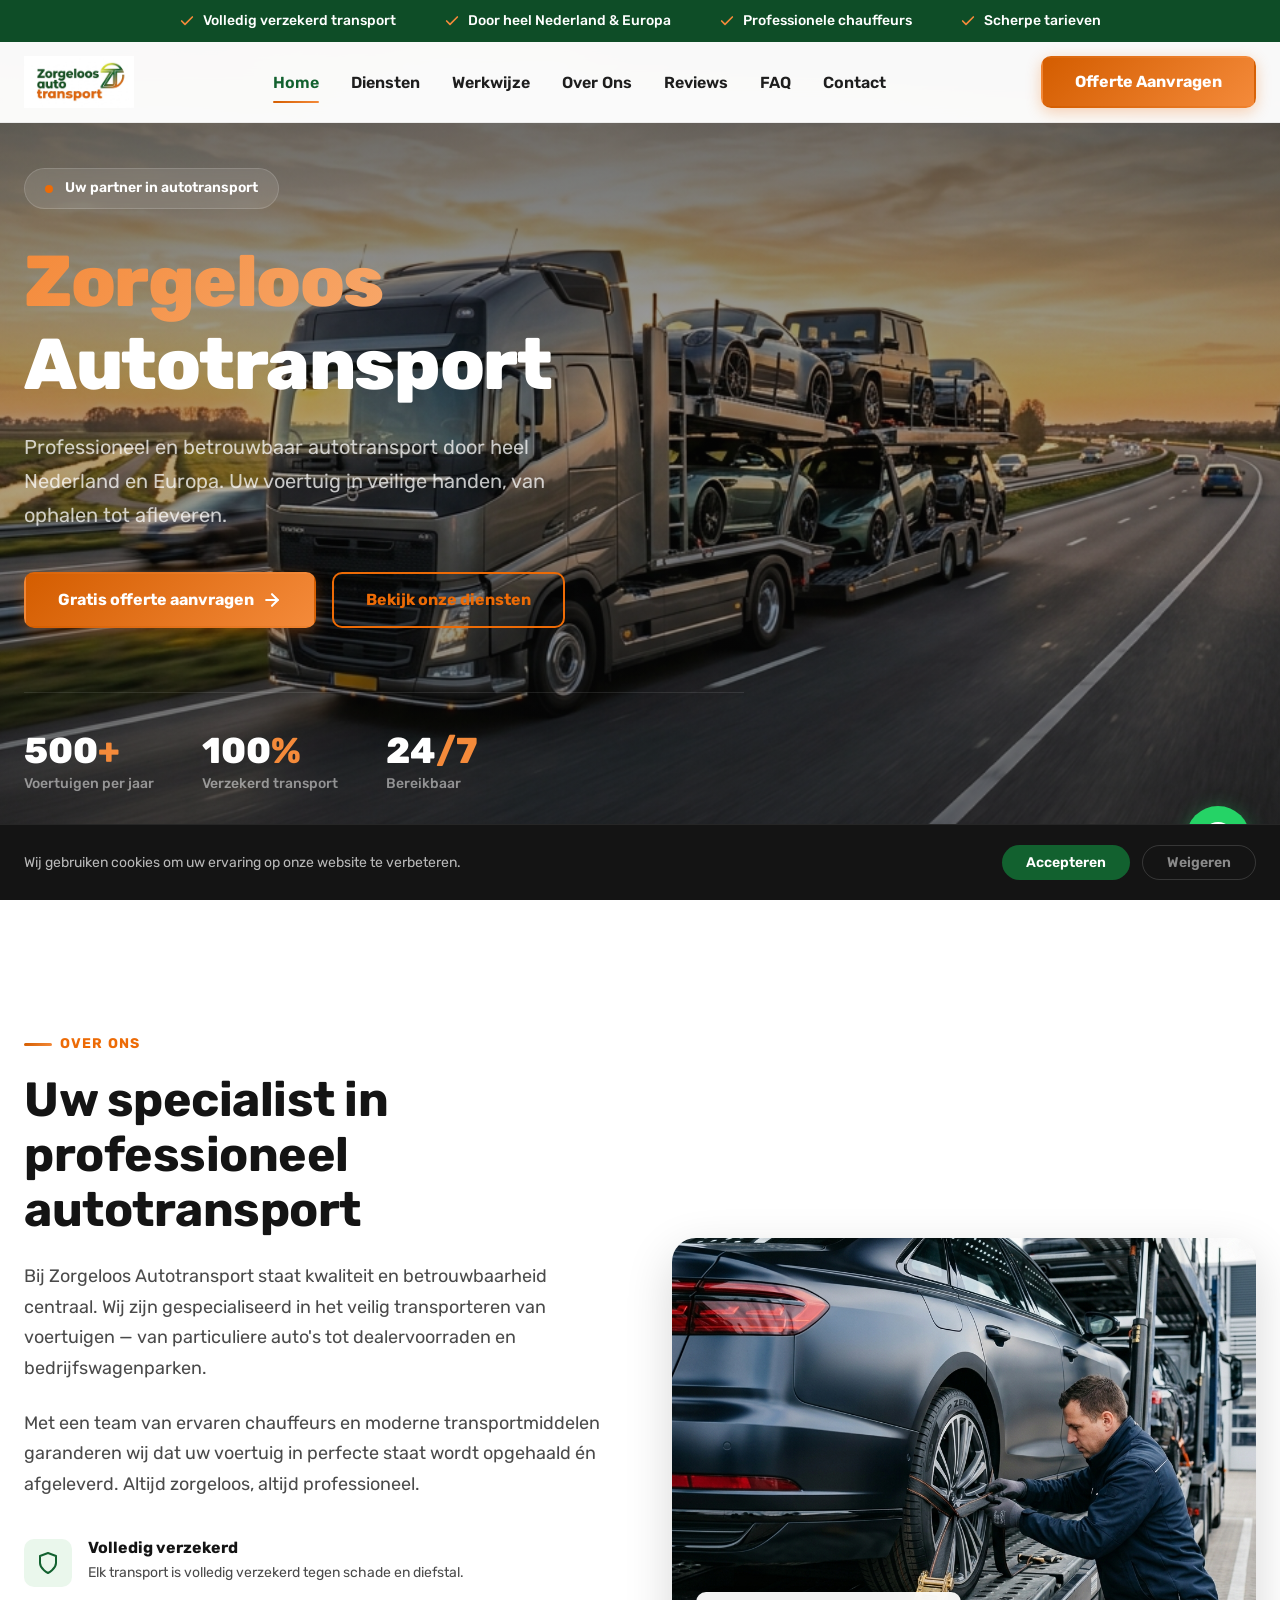
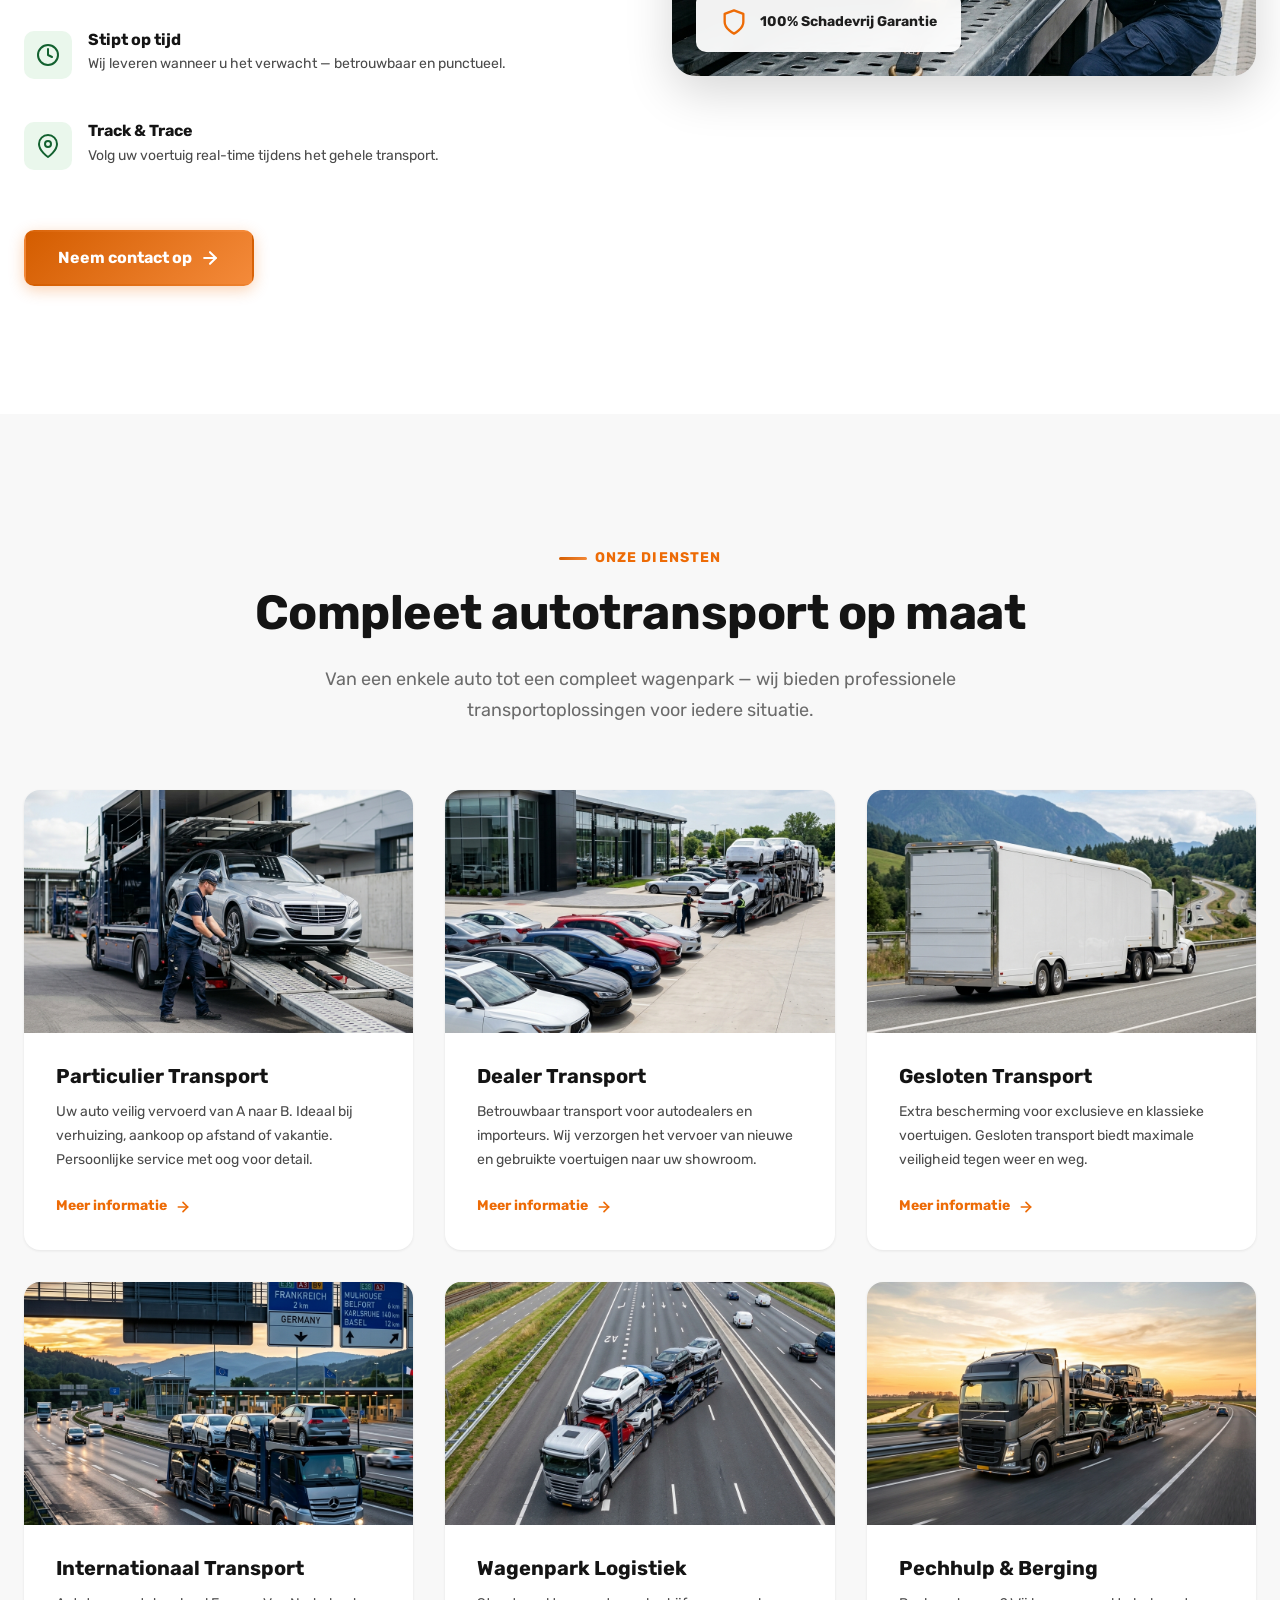
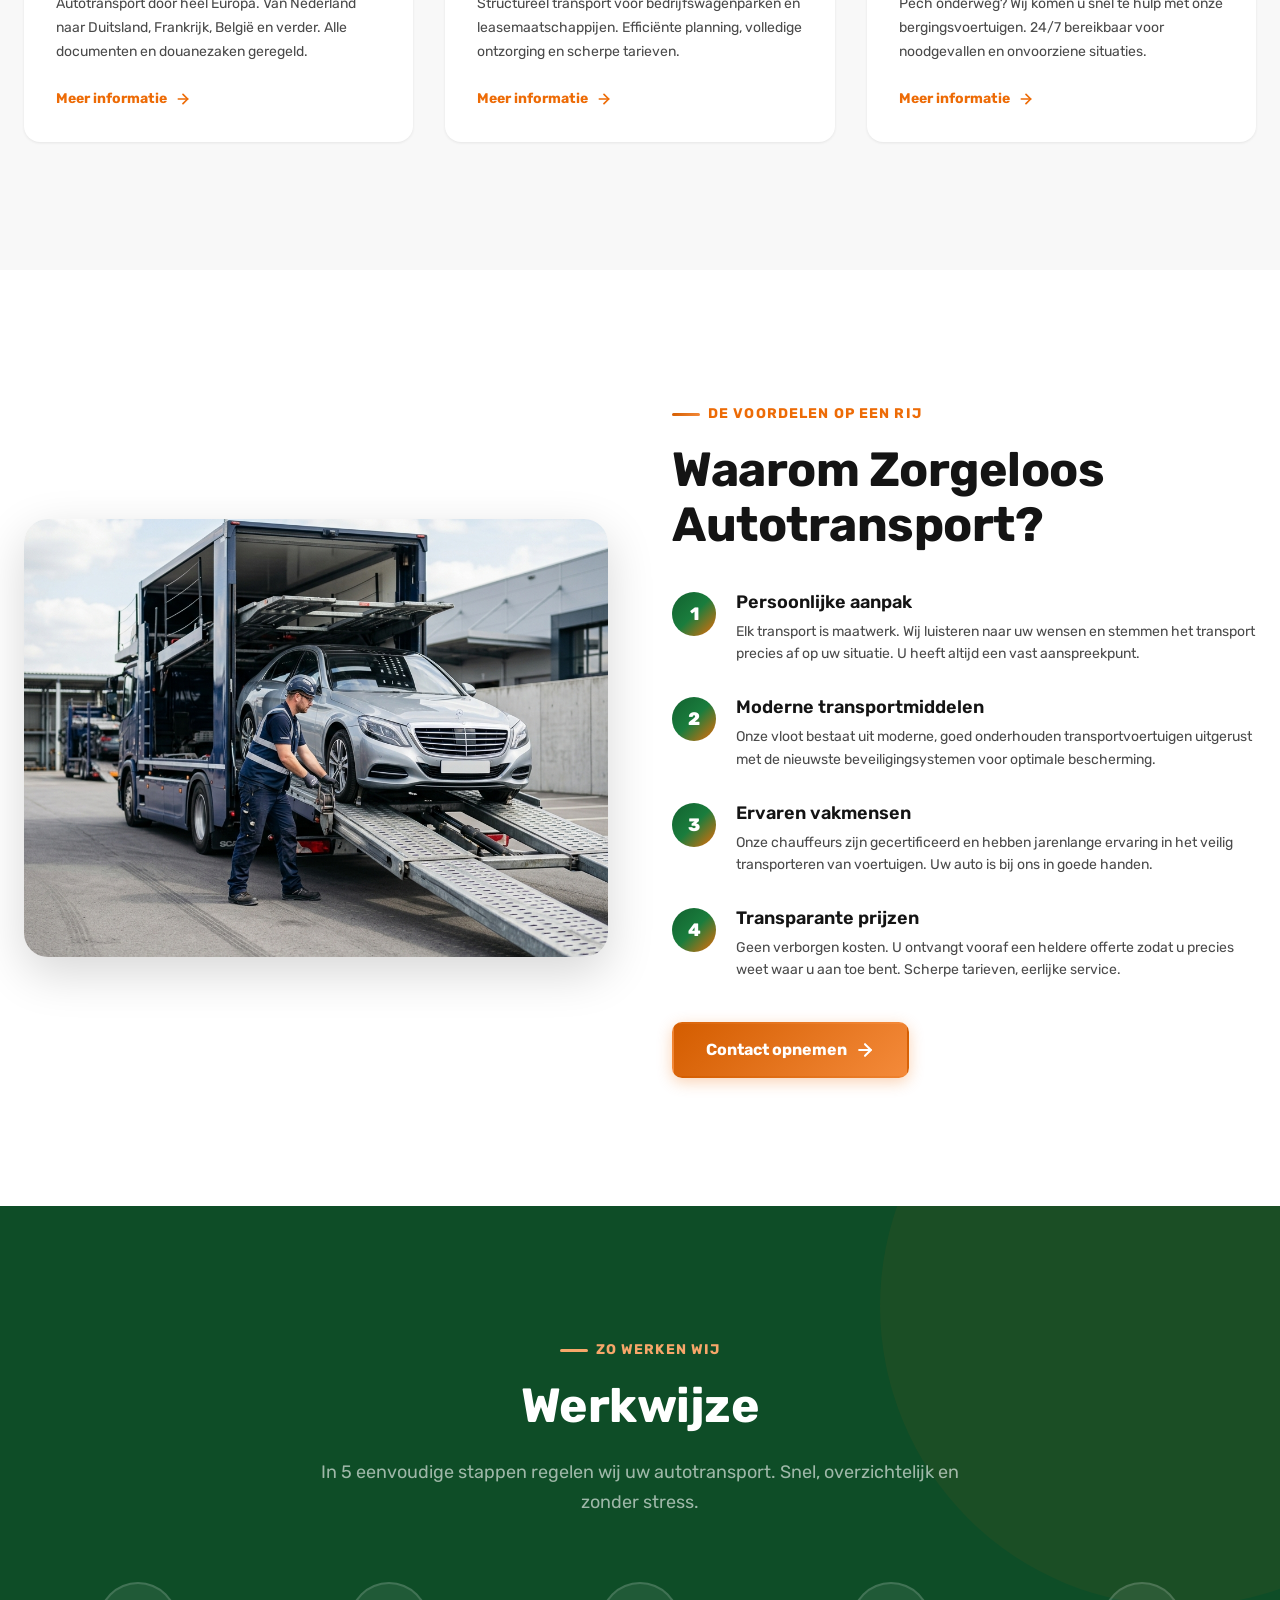
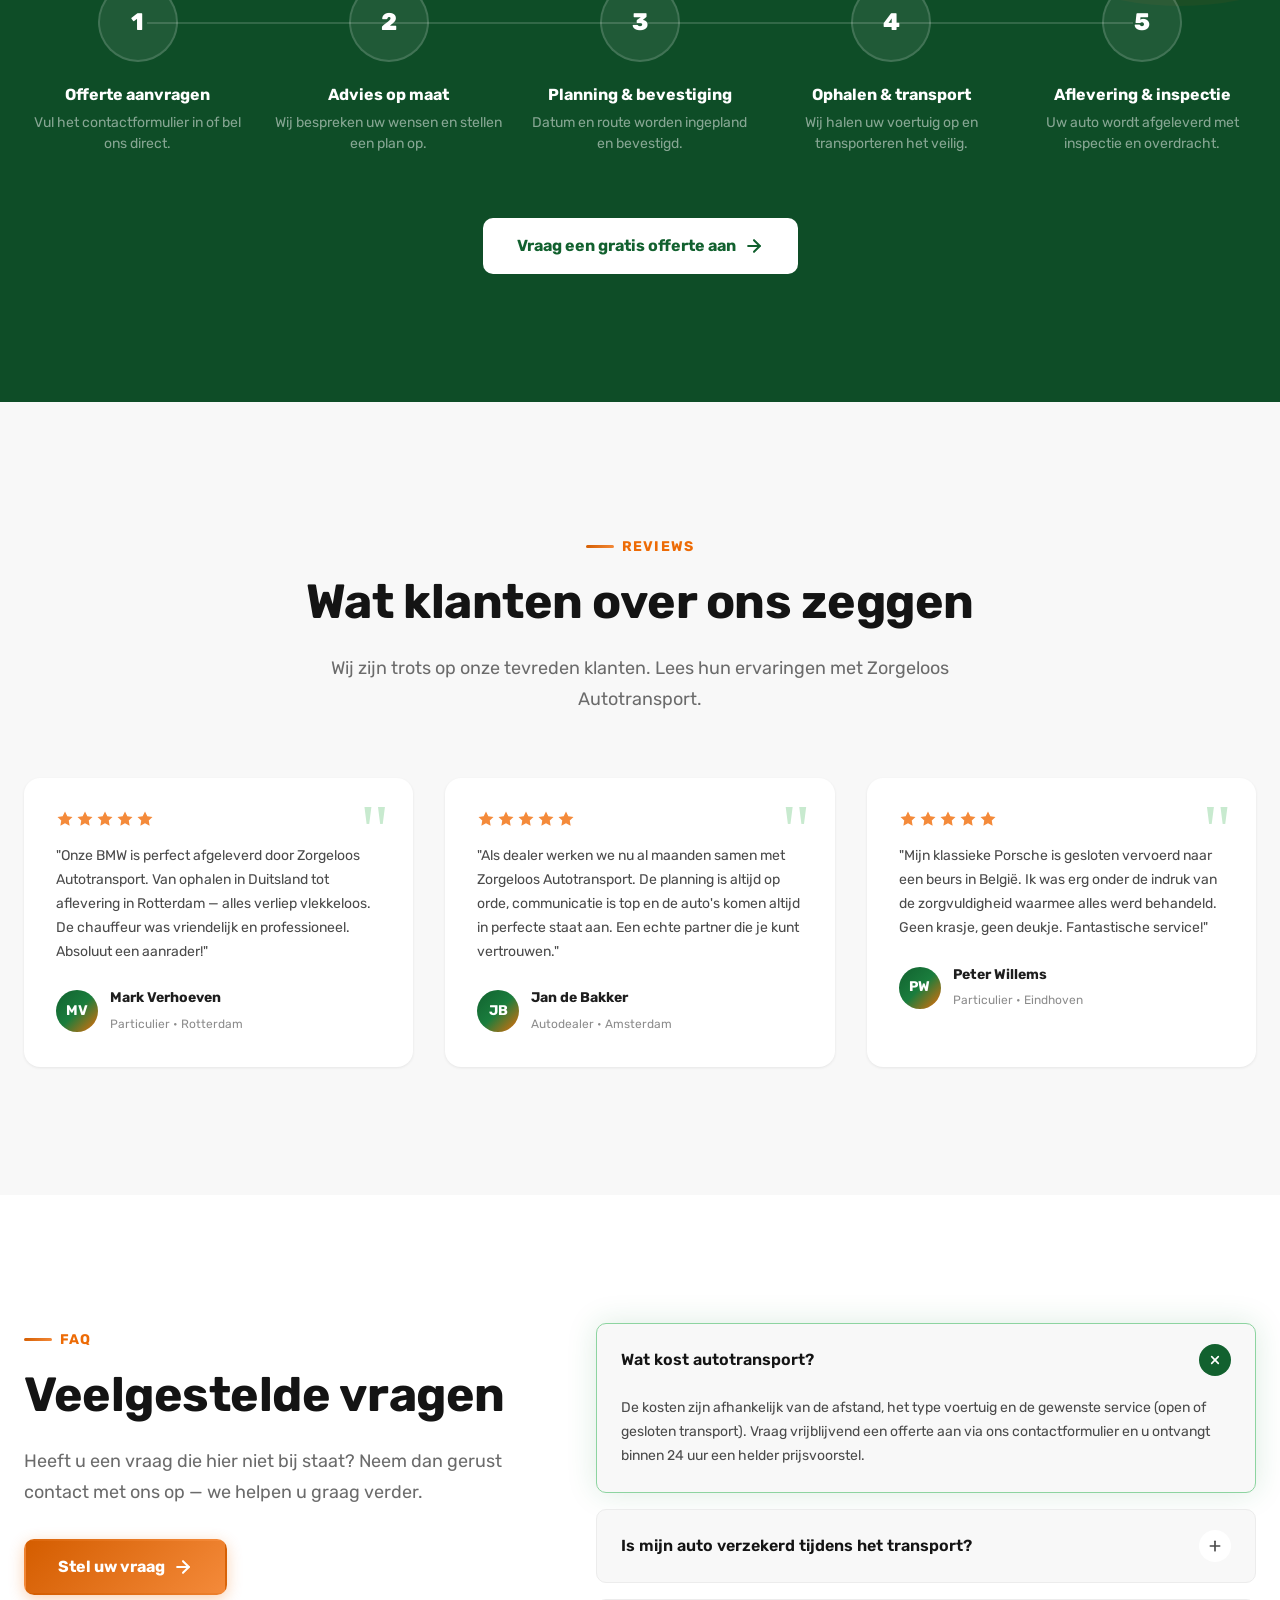
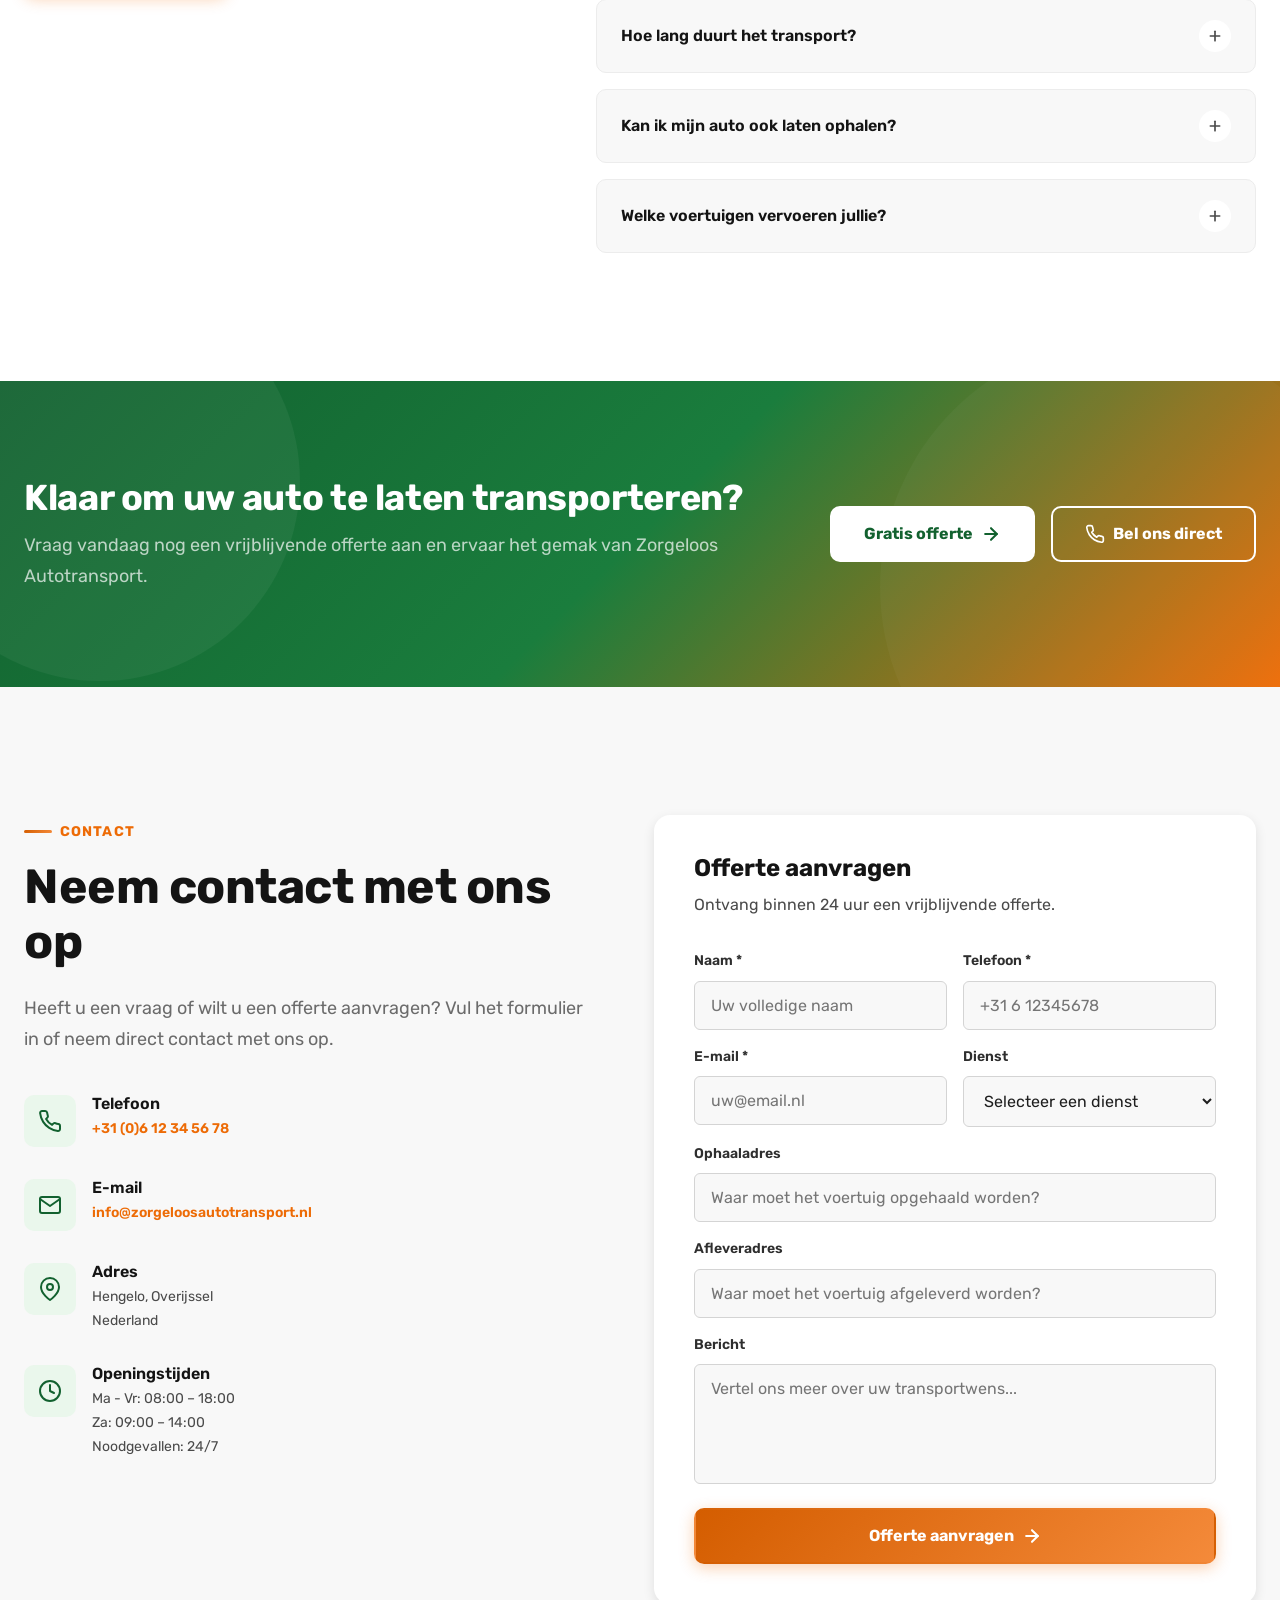
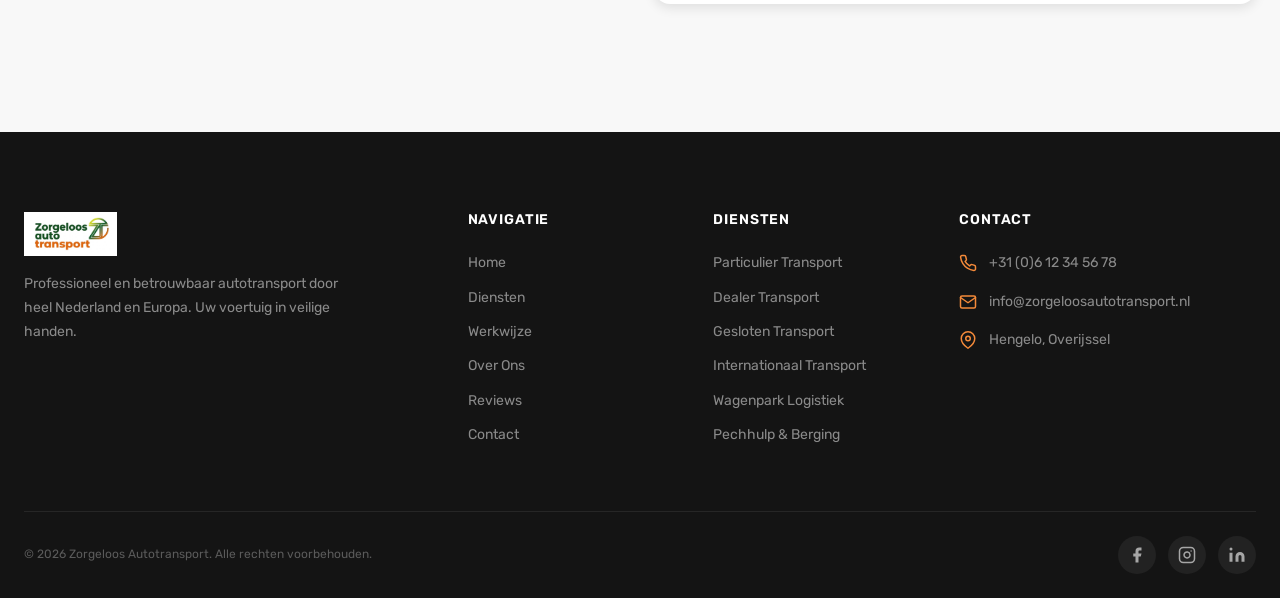
==== index.html @ 0d7eb68b "✨ Zorgeloos Autotransport — Complete website" ====
<!DOCTYPE html>
<html lang="nl-NL">
<head>
  <meta charset="UTF-8" />
  <meta name="viewport" content="width=device-width, initial-scale=1.0" />
  <meta http-equiv="X-UA-Compatible" content="IE=edge" />

  <!-- SEO -->
  <title>Zorgeloos Autotransport | Betrouwbaar & Professioneel Autotransport</title>
  <meta name="description" content="Zorgeloos Autotransport — uw specialist in betrouwbaar autotransport door heel Nederland en Europa. Veilig, snel en professioneel. ✓ Verzekerd transport ✓ Track & Trace ✓ Persoonlijke service." />
  <meta name="robots" content="index, follow" />
  <link rel="canonical" href="https://www.zorgeloosautotransport.nl/" />

  <!-- Open Graph -->
  <meta property="og:locale" content="nl_NL" />
  <meta property="og:type" content="website" />
  <meta property="og:title" content="Zorgeloos Autotransport | Betrouwbaar & Professioneel Autotransport" />
  <meta property="og:description" content="Zorgeloos Autotransport — uw specialist in betrouwbaar autotransport. Veilig, snel en professioneel door heel Nederland en Europa." />
  <meta property="og:url" content="https://www.zorgeloosautotransport.nl/" />
  <meta property="og:site_name" content="Zorgeloos Autotransport" />

  <!-- Twitter -->
  <meta name="twitter:card" content="summary_large_image" />
  <meta name="twitter:title" content="Zorgeloos Autotransport | Betrouwbaar & Professioneel Autotransport" />
  <meta name="twitter:description" content="Veilig, snel en professioneel autotransport door heel Nederland en Europa." />

  <!-- Fonts -->
  <link rel="preconnect" href="https://fonts.googleapis.com" />
  <link rel="preconnect" href="https://fonts.gstatic.com" crossorigin />

  <!-- Stylesheet -->
  <link rel="stylesheet" href="style.css" />

  <!-- Structured Data -->
  <script type="application/ld+json">
  {
    "@context": "https://schema.org",
    "@graph": [
      {
        "@type": "Organization",
        "@id": "https://www.zorgeloosautotransport.nl/#organization",
        "name": "Zorgeloos Autotransport",
        "url": "https://www.zorgeloosautotransport.nl",
        "description": "Professioneel en betrouwbaar autotransport door heel Nederland en Europa.",
        "logo": {
          "@type": "ImageObject",
          "url": "https://www.zorgeloosautotransport.nl/images/logo.png"
        }
      },
      {
        "@type": "WebSite",
        "@id": "https://www.zorgeloosautotransport.nl/#website",
        "url": "https://www.zorgeloosautotransport.nl",
        "name": "Zorgeloos Autotransport",
        "publisher": { "@id": "https://www.zorgeloosautotransport.nl/#organization" },
        "inLanguage": "nl-NL"
      },
      {
        "@type": "WebPage",
        "@id": "https://www.zorgeloosautotransport.nl/#webpage",
        "url": "https://www.zorgeloosautotransport.nl/",
        "name": "Zorgeloos Autotransport | Betrouwbaar & Professioneel Autotransport",
        "isPartOf": { "@id": "https://www.zorgeloosautotransport.nl/#website" },
        "inLanguage": "nl-NL"
      }
    ]
  }
  </script>
</head>
<body>

  <!-- ========== HEADER ========== -->
  <header class="site-header" id="site-header">
    <!-- USP Bar -->
    <div class="usp-bar">
      <div class="container">
        <div class="usp-item">
          <svg viewBox="0 0 24 24" fill="none" stroke="currentColor" stroke-width="2.5" stroke-linecap="round" stroke-linejoin="round"><polyline points="20 6 9 17 4 12"/></svg>
          <span>Volledig verzekerd transport</span>
        </div>
        <div class="usp-item">
          <svg viewBox="0 0 24 24" fill="none" stroke="currentColor" stroke-width="2.5" stroke-linecap="round" stroke-linejoin="round"><polyline points="20 6 9 17 4 12"/></svg>
          <span>Door heel Nederland & Europa</span>
        </div>
        <div class="usp-item">
          <svg viewBox="0 0 24 24" fill="none" stroke="currentColor" stroke-width="2.5" stroke-linecap="round" stroke-linejoin="round"><polyline points="20 6 9 17 4 12"/></svg>
          <span>Professionele chauffeurs</span>
        </div>
        <div class="usp-item">
          <svg viewBox="0 0 24 24" fill="none" stroke="currentColor" stroke-width="2.5" stroke-linecap="round" stroke-linejoin="round"><polyline points="20 6 9 17 4 12"/></svg>
          <span>Scherpe tarieven</span>
        </div>
      </div>
    </div>

    <!-- Main Navigation -->
    <nav class="main-nav">
      <div class="container">
        <div class="nav-inner">
          <a href="#" class="nav-logo" id="nav-logo">
            <img src="images/logo.png" alt="Zorgeloos Autotransport" />
          </a>

          <div class="nav-links" id="nav-links">
            <a href="#home" class="nav-link active">Home</a>
            <a href="#diensten" class="nav-link">Diensten</a>
            <a href="#werkwijze" class="nav-link">Werkwijze</a>
            <a href="#over-ons" class="nav-link">Over Ons</a>
            <a href="#reviews" class="nav-link">Reviews</a>
            <a href="#faq" class="nav-link">FAQ</a>
            <a href="#contact" class="nav-link">Contact</a>
          </div>

          <a href="#contact" class="btn btn-primary nav-cta desktop-only" id="nav-cta-btn">
            Offerte Aanvragen
          </a>

          <button class="mobile-toggle" id="mobile-toggle" aria-label="Menu openen">
            <span></span>
            <span></span>
            <span></span>
          </button>
        </div>
      </div>
    </nav>

    <!-- Mobile Navigation -->
    <div class="mobile-nav" id="mobile-nav">
      <div class="mobile-nav-links">
        <a href="#home" class="mobile-nav-link" data-nav>Home</a>
        <a href="#diensten" class="mobile-nav-link" data-nav>Diensten</a>
        <a href="#werkwijze" class="mobile-nav-link" data-nav>Werkwijze</a>
        <a href="#over-ons" class="mobile-nav-link" data-nav>Over Ons</a>
        <a href="#reviews" class="mobile-nav-link" data-nav>Reviews</a>
        <a href="#faq" class="mobile-nav-link" data-nav>FAQ</a>
        <a href="#contact" class="mobile-nav-link" data-nav>Contact</a>
      </div>
      <div class="mobile-nav-cta">
        <a href="#contact" class="btn btn-primary" data-nav>Offerte Aanvragen</a>
      </div>
    </div>
  </header>

  <!-- ========== HERO ========== -->
  <section class="hero" id="home">
    <div class="hero-bg">
      <img src="images/hero-bg.png" alt="Autotransport op de snelweg" />
    </div>
    <div class="hero-overlay"></div>
    <div class="container">
      <div class="hero-content">
        <div class="hero-label">
          <span class="hero-label-dot"></span>
          Uw partner in autotransport
        </div>
        <h1>
          <span class="text-gradient">Zorgeloos</span><br>
          Autotransport
        </h1>
        <p class="hero-description">
          Professioneel en betrouwbaar autotransport door heel Nederland en Europa. Uw voertuig in veilige handen, van ophalen tot afleveren.
        </p>
        <div class="hero-actions">
          <a href="#contact" class="btn btn-primary" id="hero-cta-btn">
            Gratis offerte aanvragen
            <svg class="btn-icon" viewBox="0 0 24 24" fill="none" stroke="currentColor" stroke-width="2.5" stroke-linecap="round" stroke-linejoin="round"><line x1="5" y1="12" x2="19" y2="12"/><polyline points="12 5 19 12 12 19"/></svg>
          </a>
          <a href="#diensten" class="btn btn-secondary" id="hero-diensten-btn">
            Bekijk onze diensten
          </a>
        </div>
        <div class="hero-stats">
          <div class="hero-stat">
            <div class="hero-stat-number">500<span class="accent">+</span></div>
            <div class="hero-stat-label">Voertuigen per jaar</div>
          </div>
          <div class="hero-stat">
            <div class="hero-stat-number">100<span class="accent">%</span></div>
            <div class="hero-stat-label">Verzekerd transport</div>
          </div>
          <div class="hero-stat">
            <div class="hero-stat-number">24<span class="accent">/7</span></div>
            <div class="hero-stat-label">Bereikbaar</div>
          </div>
        </div>
      </div>
    </div>
  </section>

  <!-- ========== INTRO / OVER ONS ========== -->
  <section class="intro-section" id="over-ons">
    <div class="container">
      <div class="intro-grid">
        <div class="intro-text reveal-left">
          <span class="section-label">Over ons</span>
          <h2 class="section-title">Uw specialist in professioneel autotransport</h2>
          <p>
            Bij Zorgeloos Autotransport staat kwaliteit en betrouwbaarheid centraal. Wij zijn gespecialiseerd in het veilig transporteren van voertuigen — van particuliere auto's tot dealervoorraden en bedrijfswagenparken.
          </p>
          <p>
            Met een team van ervaren chauffeurs en moderne transportmiddelen garanderen wij dat uw voertuig in perfecte staat wordt opgehaald én afgeleverd. Altijd zorgeloos, altijd professioneel.
          </p>

          <div class="intro-features">
            <div class="intro-feature">
              <div class="intro-feature-icon">
                <svg viewBox="0 0 24 24" fill="none" stroke="currentColor" stroke-width="2" stroke-linecap="round" stroke-linejoin="round"><path d="M12 22s8-4 8-10V5l-8-3-8 3v7c0 6 8 10 8 10z"/></svg>
              </div>
              <div>
                <h4>Volledig verzekerd</h4>
                <p>Elk transport is volledig verzekerd tegen schade en diefstal.</p>
              </div>
            </div>
            <div class="intro-feature">
              <div class="intro-feature-icon">
                <svg viewBox="0 0 24 24" fill="none" stroke="currentColor" stroke-width="2" stroke-linecap="round" stroke-linejoin="round"><circle cx="12" cy="12" r="10"/><polyline points="12 6 12 12 16 14"/></svg>
              </div>
              <div>
                <h4>Stipt op tijd</h4>
                <p>Wij leveren wanneer u het verwacht — betrouwbaar en punctueel.</p>
              </div>
            </div>
            <div class="intro-feature">
              <div class="intro-feature-icon">
                <svg viewBox="0 0 24 24" fill="none" stroke="currentColor" stroke-width="2" stroke-linecap="round" stroke-linejoin="round"><path d="M21 10c0 7-9 13-9 13s-9-6-9-13a9 9 0 0 1 18 0z"/><circle cx="12" cy="10" r="3"/></svg>
              </div>
              <div>
                <h4>Track & Trace</h4>
                <p>Volg uw voertuig real-time tijdens het gehele transport.</p>
              </div>
            </div>
          </div>

          <a href="#contact" class="btn btn-primary" id="intro-cta-btn">
            Neem contact op
            <svg class="btn-icon" viewBox="0 0 24 24" fill="none" stroke="currentColor" stroke-width="2.5" stroke-linecap="round" stroke-linejoin="round"><line x1="5" y1="12" x2="19" y2="12"/><polyline points="12 5 19 12 12 19"/></svg>
          </a>
        </div>
        <div class="intro-image reveal-right">
          <img src="images/careful-handling.png" alt="Professioneel autotransport - voertuig wordt zorgvuldig geladen" />
          <div class="intro-image-badge">
            <svg viewBox="0 0 24 24" fill="none" stroke="currentColor" stroke-width="2" stroke-linecap="round" stroke-linejoin="round"><path d="M12 22s8-4 8-10V5l-8-3-8 3v7c0 6 8 10 8 10z"/></svg>
            <span>100% Schadevrij Garantie</span>
          </div>
        </div>
      </div>
    </div>
  </section>

  <!-- ========== DIENSTEN ========== -->
  <section class="diensten-section" id="diensten">
    <div class="container">
      <div class="diensten-header reveal">
        <span class="section-label">Onze diensten</span>
        <h2 class="section-title">Compleet autotransport op maat</h2>
        <p class="section-description">
          Van een enkele auto tot een compleet wagenpark — wij bieden professionele transportoplossingen voor iedere situatie.
        </p>
      </div>

      <div class="diensten-grid stagger-children">
        <!-- Dienst 1 -->
        <div class="dienst-card reveal" id="dienst-particulier">
          <div class="dienst-card-image">
            <img src="images/service-loading.png" alt="Particulier autotransport" />
            <div class="dienst-card-image-overlay"></div>
          </div>
          <div class="dienst-card-body">
            <h3>Particulier Transport</h3>
            <p>Uw auto veilig vervoerd van A naar B. Ideaal bij verhuizing, aankoop op afstand of vakantie. Persoonlijke service met oog voor detail.</p>
            <span class="dienst-card-link">
              Meer informatie
              <svg viewBox="0 0 24 24" fill="none" stroke="currentColor" stroke-width="2.5" stroke-linecap="round" stroke-linejoin="round"><line x1="5" y1="12" x2="19" y2="12"/><polyline points="12 5 19 12 12 19"/></svg>
            </span>
          </div>
        </div>

        <!-- Dienst 2 -->
        <div class="dienst-card reveal" id="dienst-dealer">
          <div class="dienst-card-image">
            <img src="images/dealer-transport.png" alt="Dealer transport" />
            <div class="dienst-card-image-overlay"></div>
          </div>
          <div class="dienst-card-body">
            <h3>Dealer Transport</h3>
            <p>Betrouwbaar transport voor autodealers en importeurs. Wij verzorgen het vervoer van nieuwe en gebruikte voertuigen naar uw showroom.</p>
            <span class="dienst-card-link">
              Meer informatie
              <svg viewBox="0 0 24 24" fill="none" stroke="currentColor" stroke-width="2.5" stroke-linecap="round" stroke-linejoin="round"><line x1="5" y1="12" x2="19" y2="12"/><polyline points="12 5 19 12 12 19"/></svg>
            </span>
          </div>
        </div>

        <!-- Dienst 3 -->
        <div class="dienst-card reveal" id="dienst-gesloten">
          <div class="dienst-card-image">
            <img src="images/enclosed-transport.png" alt="Gesloten transport" />
            <div class="dienst-card-image-overlay"></div>
          </div>
          <div class="dienst-card-body">
            <h3>Gesloten Transport</h3>
            <p>Extra bescherming voor exclusieve en klassieke voertuigen. Gesloten transport biedt maximale veiligheid tegen weer en weg.</p>
            <span class="dienst-card-link">
              Meer informatie
              <svg viewBox="0 0 24 24" fill="none" stroke="currentColor" stroke-width="2.5" stroke-linecap="round" stroke-linejoin="round"><line x1="5" y1="12" x2="19" y2="12"/><polyline points="12 5 19 12 12 19"/></svg>
            </span>
          </div>
        </div>

        <!-- Dienst 4 -->
        <div class="dienst-card reveal" id="dienst-internationaal">
          <div class="dienst-card-image">
            <img src="images/international-transport.png" alt="Internationaal transport" />
            <div class="dienst-card-image-overlay"></div>
          </div>
          <div class="dienst-card-body">
            <h3>Internationaal Transport</h3>
            <p>Autotransport door heel Europa. Van Nederland naar Duitsland, Frankrijk, België en verder. Alle documenten en douanezaken geregeld.</p>
            <span class="dienst-card-link">
              Meer informatie
              <svg viewBox="0 0 24 24" fill="none" stroke="currentColor" stroke-width="2.5" stroke-linecap="round" stroke-linejoin="round"><line x1="5" y1="12" x2="19" y2="12"/><polyline points="12 5 19 12 12 19"/></svg>
            </span>
          </div>
        </div>

        <!-- Dienst 5 -->
        <div class="dienst-card reveal" id="dienst-bedrijfswagenpark">
          <div class="dienst-card-image">
            <img src="images/transport-aerial.png" alt="Bedrijfswagenpark transport" />
            <div class="dienst-card-image-overlay"></div>
          </div>
          <div class="dienst-card-body">
            <h3>Wagenpark Logistiek</h3>
            <p>Structureel transport voor bedrijfswagenparken en leasemaatschappijen. Efficiënte planning, volledige ontzorging en scherpe tarieven.</p>
            <span class="dienst-card-link">
              Meer informatie
              <svg viewBox="0 0 24 24" fill="none" stroke="currentColor" stroke-width="2.5" stroke-linecap="round" stroke-linejoin="round"><line x1="5" y1="12" x2="19" y2="12"/><polyline points="12 5 19 12 12 19"/></svg>
            </span>
          </div>
        </div>

        <!-- Dienst 6 -->
        <div class="dienst-card reveal" id="dienst-pechhulp">
          <div class="dienst-card-image">
            <img src="images/hero-bg.png" alt="Pechhulp en berging" />
            <div class="dienst-card-image-overlay"></div>
          </div>
          <div class="dienst-card-body">
            <h3>Pechhulp & Berging</h3>
            <p>Pech onderweg? Wij komen u snel te hulp met onze bergingsvoertuigen. 24/7 bereikbaar voor noodgevallen en onvoorziene situaties.</p>
            <span class="dienst-card-link">
              Meer informatie
              <svg viewBox="0 0 24 24" fill="none" stroke="currentColor" stroke-width="2.5" stroke-linecap="round" stroke-linejoin="round"><line x1="5" y1="12" x2="19" y2="12"/><polyline points="12 5 19 12 12 19"/></svg>
            </span>
          </div>
        </div>
      </div>
    </div>
  </section>

  <!-- ========== WAAROM KIEZEN ========== -->
  <section class="waarom-section">
    <div class="container">
      <div class="waarom-grid">
        <div class="waarom-image reveal-left">
          <img src="images/service-loading.png" alt="Professionele autotransport service" />
        </div>
        <div class="reveal-right">
          <span class="section-label">De voordelen op een rij</span>
          <h2 class="section-title">Waarom Zorgeloos Autotransport?</h2>
          <div class="waarom-list">
            <div class="waarom-item">
              <div class="waarom-item-number">1</div>
              <div class="waarom-item-content">
                <h4>Persoonlijke aanpak</h4>
                <p>Elk transport is maatwerk. Wij luisteren naar uw wensen en stemmen het transport precies af op uw situatie. U heeft altijd een vast aanspreekpunt.</p>
              </div>
            </div>
            <div class="waarom-item">
              <div class="waarom-item-number">2</div>
              <div class="waarom-item-content">
                <h4>Moderne transportmiddelen</h4>
                <p>Onze vloot bestaat uit moderne, goed onderhouden transportvoertuigen uitgerust met de nieuwste beveiligingsystemen voor optimale bescherming.</p>
              </div>
            </div>
            <div class="waarom-item">
              <div class="waarom-item-number">3</div>
              <div class="waarom-item-content">
                <h4>Ervaren vakmensen</h4>
                <p>Onze chauffeurs zijn gecertificeerd en hebben jarenlange ervaring in het veilig transporteren van voertuigen. Uw auto is bij ons in goede handen.</p>
              </div>
            </div>
            <div class="waarom-item">
              <div class="waarom-item-number">4</div>
              <div class="waarom-item-content">
                <h4>Transparante prijzen</h4>
                <p>Geen verborgen kosten. U ontvangt vooraf een heldere offerte zodat u precies weet waar u aan toe bent. Scherpe tarieven, eerlijke service.</p>
              </div>
            </div>
          </div>
          <a href="#contact" class="btn btn-primary" id="waarom-cta-btn">
            Contact opnemen
            <svg class="btn-icon" viewBox="0 0 24 24" fill="none" stroke="currentColor" stroke-width="2.5" stroke-linecap="round" stroke-linejoin="round"><line x1="5" y1="12" x2="19" y2="12"/><polyline points="12 5 19 12 12 19"/></svg>
          </a>
        </div>
      </div>
    </div>
  </section>

  <!-- ========== WERKWIJZE ========== -->
  <section class="werkwijze-section" id="werkwijze">
    <div class="container">
      <div class="werkwijze-header reveal">
        <span class="section-label">Zo werken wij</span>
        <h2 class="section-title">Werkwijze</h2>
        <p class="section-description">
          In 5 eenvoudige stappen regelen wij uw autotransport. Snel, overzichtelijk en zonder stress.
        </p>
      </div>

      <div class="werkwijze-steps stagger-children">
        <div class="werkwijze-step reveal">
          <div class="werkwijze-step-number"><span>1</span></div>
          <h4>Offerte aanvragen</h4>
          <p>Vul het contactformulier in of bel ons direct.</p>
        </div>
        <div class="werkwijze-step reveal">
          <div class="werkwijze-step-number"><span>2</span></div>
          <h4>Advies op maat</h4>
          <p>Wij bespreken uw wensen en stellen een plan op.</p>
        </div>
        <div class="werkwijze-step reveal">
          <div class="werkwijze-step-number"><span>3</span></div>
          <h4>Planning & bevestiging</h4>
          <p>Datum en route worden ingepland en bevestigd.</p>
        </div>
        <div class="werkwijze-step reveal">
          <div class="werkwijze-step-number"><span>4</span></div>
          <h4>Ophalen & transport</h4>
          <p>Wij halen uw voertuig op en transporteren het veilig.</p>
        </div>
        <div class="werkwijze-step reveal">
          <div class="werkwijze-step-number"><span>5</span></div>
          <h4>Aflevering & inspectie</h4>
          <p>Uw auto wordt afgeleverd met inspectie en overdracht.</p>
        </div>
      </div>

      <div class="werkwijze-cta reveal">
        <a href="#contact" class="btn btn-white" id="werkwijze-cta-btn">
          Vraag een gratis offerte aan
          <svg class="btn-icon" viewBox="0 0 24 24" fill="none" stroke="currentColor" stroke-width="2.5" stroke-linecap="round" stroke-linejoin="round"><line x1="5" y1="12" x2="19" y2="12"/><polyline points="12 5 19 12 12 19"/></svg>
        </a>
      </div>
    </div>
  </section>

  <!-- ========== REVIEWS ========== -->
  <section class="reviews-section" id="reviews">
    <div class="container">
      <div class="reviews-header reveal">
        <span class="section-label">Reviews</span>
        <h2 class="section-title">Wat klanten over ons zeggen</h2>
        <p class="section-description">
          Wij zijn trots op onze tevreden klanten. Lees hun ervaringen met Zorgeloos Autotransport.
        </p>
      </div>

      <div class="reviews-grid stagger-children">
        <div class="review-card reveal" id="review-1">
          <div class="review-stars">
            <svg viewBox="0 0 24 24"><path d="M12 2l3.09 6.26L22 9.27l-5 4.87 1.18 6.88L12 17.77l-6.18 3.25L7 14.14 2 9.27l6.91-1.01L12 2z"/></svg>
            <svg viewBox="0 0 24 24"><path d="M12 2l3.09 6.26L22 9.27l-5 4.87 1.18 6.88L12 17.77l-6.18 3.25L7 14.14 2 9.27l6.91-1.01L12 2z"/></svg>
            <svg viewBox="0 0 24 24"><path d="M12 2l3.09 6.26L22 9.27l-5 4.87 1.18 6.88L12 17.77l-6.18 3.25L7 14.14 2 9.27l6.91-1.01L12 2z"/></svg>
            <svg viewBox="0 0 24 24"><path d="M12 2l3.09 6.26L22 9.27l-5 4.87 1.18 6.88L12 17.77l-6.18 3.25L7 14.14 2 9.27l6.91-1.01L12 2z"/></svg>
            <svg viewBox="0 0 24 24"><path d="M12 2l3.09 6.26L22 9.27l-5 4.87 1.18 6.88L12 17.77l-6.18 3.25L7 14.14 2 9.27l6.91-1.01L12 2z"/></svg>
          </div>
          <p class="review-text">
            "Onze BMW is perfect afgeleverd door Zorgeloos Autotransport. Van ophalen in Duitsland tot aflevering in Rotterdam — alles verliep vlekkeloos. De chauffeur was vriendelijk en professioneel. Absoluut een aanrader!"
          </p>
          <div class="review-author">
            <div class="review-author-avatar">MV</div>
            <div class="review-author-info">
              <strong>Mark Verhoeven</strong>
              <span>Particulier • Rotterdam</span>
            </div>
          </div>
        </div>

        <div class="review-card reveal" id="review-2">
          <div class="review-stars">
            <svg viewBox="0 0 24 24"><path d="M12 2l3.09 6.26L22 9.27l-5 4.87 1.18 6.88L12 17.77l-6.18 3.25L7 14.14 2 9.27l6.91-1.01L12 2z"/></svg>
            <svg viewBox="0 0 24 24"><path d="M12 2l3.09 6.26L22 9.27l-5 4.87 1.18 6.88L12 17.77l-6.18 3.25L7 14.14 2 9.27l6.91-1.01L12 2z"/></svg>
            <svg viewBox="0 0 24 24"><path d="M12 2l3.09 6.26L22 9.27l-5 4.87 1.18 6.88L12 17.77l-6.18 3.25L7 14.14 2 9.27l6.91-1.01L12 2z"/></svg>
            <svg viewBox="0 0 24 24"><path d="M12 2l3.09 6.26L22 9.27l-5 4.87 1.18 6.88L12 17.77l-6.18 3.25L7 14.14 2 9.27l6.91-1.01L12 2z"/></svg>
            <svg viewBox="0 0 24 24"><path d="M12 2l3.09 6.26L22 9.27l-5 4.87 1.18 6.88L12 17.77l-6.18 3.25L7 14.14 2 9.27l6.91-1.01L12 2z"/></svg>
          </div>
          <p class="review-text">
            "Als dealer werken we nu al maanden samen met Zorgeloos Autotransport. De planning is altijd op orde, communicatie is top en de auto's komen altijd in perfecte staat aan. Een echte partner die je kunt vertrouwen."
          </p>
          <div class="review-author">
            <div class="review-author-avatar">JB</div>
            <div class="review-author-info">
              <strong>Jan de Bakker</strong>
              <span>Autodealer • Amsterdam</span>
            </div>
          </div>
        </div>

        <div class="review-card reveal" id="review-3">
          <div class="review-stars">
            <svg viewBox="0 0 24 24"><path d="M12 2l3.09 6.26L22 9.27l-5 4.87 1.18 6.88L12 17.77l-6.18 3.25L7 14.14 2 9.27l6.91-1.01L12 2z"/></svg>
            <svg viewBox="0 0 24 24"><path d="M12 2l3.09 6.26L22 9.27l-5 4.87 1.18 6.88L12 17.77l-6.18 3.25L7 14.14 2 9.27l6.91-1.01L12 2z"/></svg>
            <svg viewBox="0 0 24 24"><path d="M12 2l3.09 6.26L22 9.27l-5 4.87 1.18 6.88L12 17.77l-6.18 3.25L7 14.14 2 9.27l6.91-1.01L12 2z"/></svg>
            <svg viewBox="0 0 24 24"><path d="M12 2l3.09 6.26L22 9.27l-5 4.87 1.18 6.88L12 17.77l-6.18 3.25L7 14.14 2 9.27l6.91-1.01L12 2z"/></svg>
            <svg viewBox="0 0 24 24"><path d="M12 2l3.09 6.26L22 9.27l-5 4.87 1.18 6.88L12 17.77l-6.18 3.25L7 14.14 2 9.27l6.91-1.01L12 2z"/></svg>
          </div>
          <p class="review-text">
            "Mijn klassieke Porsche is gesloten vervoerd naar een beurs in België. Ik was erg onder de indruk van de zorgvuldigheid waarmee alles werd behandeld. Geen krasje, geen deukje. Fantastische service!"
          </p>
          <div class="review-author">
            <div class="review-author-avatar">PW</div>
            <div class="review-author-info">
              <strong>Peter Willems</strong>
              <span>Particulier • Eindhoven</span>
            </div>
          </div>
        </div>
      </div>
    </div>
  </section>

  <!-- ========== FAQ ========== -->
  <section class="faq-section" id="faq">
    <div class="container">
      <div class="faq-grid">
        <div class="reveal-left">
          <span class="section-label">FAQ</span>
          <h2 class="section-title">Veelgestelde vragen</h2>
          <p class="section-description" style="margin-bottom: var(--space-8);">
            Heeft u een vraag die hier niet bij staat? Neem dan gerust contact met ons op — we helpen u graag verder.
          </p>
          <a href="#contact" class="btn btn-primary" id="faq-cta-btn">
            Stel uw vraag
            <svg class="btn-icon" viewBox="0 0 24 24" fill="none" stroke="currentColor" stroke-width="2.5" stroke-linecap="round" stroke-linejoin="round"><line x1="5" y1="12" x2="19" y2="12"/><polyline points="12 5 19 12 12 19"/></svg>
          </a>
        </div>

        <div class="faq-items reveal-right">
          <div class="faq-item active" id="faq-item-1">
            <div class="faq-question">
              <h4>Wat kost autotransport?</h4>
              <div class="faq-toggle">
                <svg viewBox="0 0 24 24" fill="none" stroke="currentColor" stroke-width="2.5" stroke-linecap="round" stroke-linejoin="round"><line x1="12" y1="5" x2="12" y2="19"/><line x1="5" y1="12" x2="19" y2="12"/></svg>
              </div>
            </div>
            <div class="faq-answer">
              <div class="faq-answer-inner">
                <p>De kosten zijn afhankelijk van de afstand, het type voertuig en de gewenste service (open of gesloten transport). Vraag vrijblijvend een offerte aan via ons contactformulier en u ontvangt binnen 24 uur een helder prijsvoorstel.</p>
              </div>
            </div>
          </div>

          <div class="faq-item" id="faq-item-2">
            <div class="faq-question">
              <h4>Is mijn auto verzekerd tijdens het transport?</h4>
              <div class="faq-toggle">
                <svg viewBox="0 0 24 24" fill="none" stroke="currentColor" stroke-width="2.5" stroke-linecap="round" stroke-linejoin="round"><line x1="12" y1="5" x2="12" y2="19"/><line x1="5" y1="12" x2="19" y2="12"/></svg>
              </div>
            </div>
            <div class="faq-answer">
              <div class="faq-answer-inner">
                <p>Ja, elk voertuig dat wij transporteren is volledig verzekerd. Zowel tijdens het laden, het transport als het lossen is uw auto gedekt tegen schade, diefstal en andere risico's.</p>
              </div>
            </div>
          </div>

          <div class="faq-item" id="faq-item-3">
            <div class="faq-question">
              <h4>Hoe lang duurt het transport?</h4>
              <div class="faq-toggle">
                <svg viewBox="0 0 24 24" fill="none" stroke="currentColor" stroke-width="2.5" stroke-linecap="round" stroke-linejoin="round"><line x1="12" y1="5" x2="12" y2="19"/><line x1="5" y1="12" x2="19" y2="12"/></svg>
              </div>
            </div>
            <div class="faq-answer">
              <div class="faq-answer-inner">
                <p>Transport binnen Nederland duurt doorgaans 1-3 werkdagen. Internationaal transport binnen Europa kan 2-7 werkdagen in beslag nemen, afhankelijk van het land van bestemming. Bij spoedtransport zijn snellere leveringen mogelijk.</p>
              </div>
            </div>
          </div>

          <div class="faq-item" id="faq-item-4">
            <div class="faq-question">
              <h4>Kan ik mijn auto ook laten ophalen?</h4>
              <div class="faq-toggle">
                <svg viewBox="0 0 24 24" fill="none" stroke="currentColor" stroke-width="2.5" stroke-linecap="round" stroke-linejoin="round"><line x1="12" y1="5" x2="12" y2="19"/><line x1="5" y1="12" x2="19" y2="12"/></svg>
              </div>
            </div>
            <div class="faq-answer">
              <div class="faq-answer-inner">
                <p>Absoluut! Wij halen uw voertuig op op elk gewenst adres in Nederland en de meeste Europese landen. U hoeft zelf nergens heen — wij komen naar u toe.</p>
              </div>
            </div>
          </div>

          <div class="faq-item" id="faq-item-5">
            <div class="faq-question">
              <h4>Welke voertuigen vervoeren jullie?</h4>
              <div class="faq-toggle">
                <svg viewBox="0 0 24 24" fill="none" stroke="currentColor" stroke-width="2.5" stroke-linecap="round" stroke-linejoin="round"><line x1="12" y1="5" x2="12" y2="19"/><line x1="5" y1="12" x2="19" y2="12"/></svg>
              </div>
            </div>
            <div class="faq-answer">
              <div class="faq-answer-inner">
                <p>Wij transporteren personenauto's, bedrijfswagens, SUV's, oldtimers, elektrische voertuigen en motoren. Voor bijzondere voertuigen bieden wij gesloten transport aan voor maximale bescherming.</p>
              </div>
            </div>
          </div>
        </div>
      </div>
    </div>
  </section>

  <!-- ========== CTA ========== -->
  <section class="cta-section">
    <div class="container">
      <div class="cta-content reveal">
        <div class="cta-text">
          <h2>Klaar om uw auto te laten transporteren?</h2>
          <p>Vraag vandaag nog een vrijblijvende offerte aan en ervaar het gemak van Zorgeloos Autotransport.</p>
        </div>
        <div class="cta-actions">
          <a href="#contact" class="btn btn-white" id="cta-offerte-btn">
            Gratis offerte
            <svg class="btn-icon" viewBox="0 0 24 24" fill="none" stroke="currentColor" stroke-width="2.5" stroke-linecap="round" stroke-linejoin="round"><line x1="5" y1="12" x2="19" y2="12"/><polyline points="12 5 19 12 12 19"/></svg>
          </a>
          <a href="tel:+31612345678" class="btn btn-secondary" style="border-color: white; color: white;" id="cta-bel-btn">
            <svg class="btn-icon" style="transform: none;" viewBox="0 0 24 24" fill="none" stroke="currentColor" stroke-width="2" stroke-linecap="round" stroke-linejoin="round"><path d="M22 16.92v3a2 2 0 0 1-2.18 2 19.79 19.79 0 0 1-8.63-3.07 19.5 19.5 0 0 1-6-6 19.79 19.79 0 0 1-3.07-8.67A2 2 0 0 1 4.11 2h3a2 2 0 0 1 2 1.72c.127.96.361 1.903.7 2.81a2 2 0 0 1-.45 2.11L8.09 9.91a16 16 0 0 0 6 6l1.27-1.27a2 2 0 0 1 2.11-.45c.907.339 1.85.573 2.81.7A2 2 0 0 1 22 16.92z"/></svg>
            Bel ons direct
          </a>
        </div>
      </div>
    </div>
  </section>

  <!-- ========== CONTACT ========== -->
  <section class="contact-section" id="contact">
    <div class="container">
      <div class="contact-grid">
        <div class="reveal-left">
          <span class="section-label">Contact</span>
          <h2 class="section-title">Neem contact met ons op</h2>
          <p class="section-description" style="margin-bottom: var(--space-10);">
            Heeft u een vraag of wilt u een offerte aanvragen? Vul het formulier in of neem direct contact met ons op.
          </p>

          <div class="contact-info">
            <div class="contact-info-item">
              <div class="contact-info-icon">
                <svg viewBox="0 0 24 24" fill="none" stroke="currentColor" stroke-width="2" stroke-linecap="round" stroke-linejoin="round"><path d="M22 16.92v3a2 2 0 0 1-2.18 2 19.79 19.79 0 0 1-8.63-3.07 19.5 19.5 0 0 1-6-6 19.79 19.79 0 0 1-3.07-8.67A2 2 0 0 1 4.11 2h3a2 2 0 0 1 2 1.72c.127.96.361 1.903.7 2.81a2 2 0 0 1-.45 2.11L8.09 9.91a16 16 0 0 0 6 6l1.27-1.27a2 2 0 0 1 2.11-.45c.907.339 1.85.573 2.81.7A2 2 0 0 1 22 16.92z"/></svg>
              </div>
              <div class="contact-info-text">
                <h4>Telefoon</h4>
                <p><a href="tel:+31612345678">+31 (0)6 12 34 56 78</a></p>
              </div>
            </div>

            <div class="contact-info-item">
              <div class="contact-info-icon">
                <svg viewBox="0 0 24 24" fill="none" stroke="currentColor" stroke-width="2" stroke-linecap="round" stroke-linejoin="round"><path d="M4 4h16c1.1 0 2 .9 2 2v12c0 1.1-.9 2-2 2H4c-1.1 0-2-.9-2-2V6c0-1.1.9-2 2-2z"/><polyline points="22,6 12,13 2,6"/></svg>
              </div>
              <div class="contact-info-text">
                <h4>E-mail</h4>
                <p><a href="mailto:info@zorgeloosautotransport.nl">info@zorgeloosautotransport.nl</a></p>
              </div>
            </div>

            <div class="contact-info-item">
              <div class="contact-info-icon">
                <svg viewBox="0 0 24 24" fill="none" stroke="currentColor" stroke-width="2" stroke-linecap="round" stroke-linejoin="round"><path d="M21 10c0 7-9 13-9 13s-9-6-9-13a9 9 0 0 1 18 0z"/><circle cx="12" cy="10" r="3"/></svg>
              </div>
              <div class="contact-info-text">
                <h4>Adres</h4>
                <p>Hengelo, Overijssel<br>Nederland</p>
              </div>
            </div>

            <div class="contact-info-item">
              <div class="contact-info-icon">
                <svg viewBox="0 0 24 24" fill="none" stroke="currentColor" stroke-width="2" stroke-linecap="round" stroke-linejoin="round"><circle cx="12" cy="12" r="10"/><polyline points="12 6 12 12 16 14"/></svg>
              </div>
              <div class="contact-info-text">
                <h4>Openingstijden</h4>
                <p>Ma - Vr: 08:00 – 18:00<br>Za: 09:00 – 14:00<br>Noodgevallen: 24/7</p>
              </div>
            </div>
          </div>
        </div>

        <div class="contact-form reveal-right" id="contact-form">
          <h3>Offerte aanvragen</h3>
          <p>Ontvang binnen 24 uur een vrijblijvende offerte.</p>

          <form id="offerte-form" onsubmit="handleFormSubmit(event)">
            <div class="form-grid">
              <div class="form-group">
                <label for="form-naam">Naam *</label>
                <input type="text" id="form-naam" name="naam" placeholder="Uw volledige naam" required />
              </div>
              <div class="form-group">
                <label for="form-telefoon">Telefoon *</label>
                <input type="tel" id="form-telefoon" name="telefoon" placeholder="+31 6 12345678" required />
              </div>
              <div class="form-group">
                <label for="form-email">E-mail *</label>
                <input type="email" id="form-email" name="email" placeholder="uw@email.nl" required />
              </div>
              <div class="form-group">
                <label for="form-dienst">Dienst</label>
                <select id="form-dienst" name="dienst">
                  <option value="">Selecteer een dienst</option>
                  <option value="particulier">Particulier Transport</option>
                  <option value="dealer">Dealer Transport</option>
                  <option value="gesloten">Gesloten Transport</option>
                  <option value="internationaal">Internationaal Transport</option>
                  <option value="wagenpark">Wagenpark Logistiek</option>
                  <option value="pechhulp">Pechhulp & Berging</option>
                </select>
              </div>
              <div class="form-group full-width">
                <label for="form-ophaal">Ophaaladres</label>
                <input type="text" id="form-ophaal" name="ophaal" placeholder="Waar moet het voertuig opgehaald worden?" />
              </div>
              <div class="form-group full-width">
                <label for="form-aflever">Afleveradres</label>
                <input type="text" id="form-aflever" name="aflever" placeholder="Waar moet het voertuig afgeleverd worden?" />
              </div>
              <div class="form-group full-width">
                <label for="form-bericht">Bericht</label>
                <textarea id="form-bericht" name="bericht" placeholder="Vertel ons meer over uw transportwens..."></textarea>
              </div>
            </div>
            <div class="form-submit">
              <button type="submit" class="btn btn-primary" id="form-submit-btn">
                Offerte aanvragen
                <svg class="btn-icon" viewBox="0 0 24 24" fill="none" stroke="currentColor" stroke-width="2.5" stroke-linecap="round" stroke-linejoin="round"><line x1="5" y1="12" x2="19" y2="12"/><polyline points="12 5 19 12 12 19"/></svg>
              </button>
            </div>
          </form>
        </div>
      </div>
    </div>
  </section>

  <!-- ========== FOOTER ========== -->
  <footer class="site-footer">
    <div class="container">
      <div class="footer-grid">
        <div class="footer-brand">
          <img src="images/logo.png" alt="Zorgeloos Autotransport" class="footer-brand-logo" />
          <p>Professioneel en betrouwbaar autotransport door heel Nederland en Europa. Uw voertuig in veilige handen.</p>
        </div>

        <div class="footer-col">
          <h4>Navigatie</h4>
          <div class="footer-links">
            <a href="#home" class="footer-link">Home</a>
            <a href="#diensten" class="footer-link">Diensten</a>
            <a href="#werkwijze" class="footer-link">Werkwijze</a>
            <a href="#over-ons" class="footer-link">Over Ons</a>
            <a href="#reviews" class="footer-link">Reviews</a>
            <a href="#contact" class="footer-link">Contact</a>
          </div>
        </div>

        <div class="footer-col">
          <h4>Diensten</h4>
          <div class="footer-links">
            <a href="#diensten" class="footer-link">Particulier Transport</a>
            <a href="#diensten" class="footer-link">Dealer Transport</a>
            <a href="#diensten" class="footer-link">Gesloten Transport</a>
            <a href="#diensten" class="footer-link">Internationaal Transport</a>
            <a href="#diensten" class="footer-link">Wagenpark Logistiek</a>
            <a href="#diensten" class="footer-link">Pechhulp & Berging</a>
          </div>
        </div>

        <div class="footer-col">
          <h4>Contact</h4>
          <div class="footer-contact-item">
            <svg viewBox="0 0 24 24" fill="none" stroke="currentColor" stroke-width="2" stroke-linecap="round" stroke-linejoin="round"><path d="M22 16.92v3a2 2 0 0 1-2.18 2 19.79 19.79 0 0 1-8.63-3.07 19.5 19.5 0 0 1-6-6 19.79 19.79 0 0 1-3.07-8.67A2 2 0 0 1 4.11 2h3a2 2 0 0 1 2 1.72c.127.96.361 1.903.7 2.81a2 2 0 0 1-.45 2.11L8.09 9.91a16 16 0 0 0 6 6l1.27-1.27a2 2 0 0 1 2.11-.45c.907.339 1.85.573 2.81.7A2 2 0 0 1 22 16.92z"/></svg>
            <a href="tel:+31612345678">+31 (0)6 12 34 56 78</a>
          </div>
          <div class="footer-contact-item">
            <svg viewBox="0 0 24 24" fill="none" stroke="currentColor" stroke-width="2" stroke-linecap="round" stroke-linejoin="round"><path d="M4 4h16c1.1 0 2 .9 2 2v12c0 1.1-.9 2-2 2H4c-1.1 0-2-.9-2-2V6c0-1.1.9-2 2-2z"/><polyline points="22,6 12,13 2,6"/></svg>
            <a href="mailto:info@zorgeloosautotransport.nl">info@zorgeloosautotransport.nl</a>
          </div>
          <div class="footer-contact-item">
            <svg viewBox="0 0 24 24" fill="none" stroke="currentColor" stroke-width="2" stroke-linecap="round" stroke-linejoin="round"><path d="M21 10c0 7-9 13-9 13s-9-6-9-13a9 9 0 0 1 18 0z"/><circle cx="12" cy="10" r="3"/></svg>
            <span>Hengelo, Overijssel</span>
          </div>
        </div>
      </div>

      <div class="footer-bottom">
        <p>&copy; 2026 Zorgeloos Autotransport. Alle rechten voorbehouden.</p>
        <div class="footer-social">
          <a href="#" aria-label="Facebook">
            <svg viewBox="0 0 24 24" fill="currentColor"><path d="M18 2h-3a5 5 0 00-5 5v3H7v4h3v8h4v-8h3l1-4h-4V7a1 1 0 011-1h3z"/></svg>
          </a>
          <a href="#" aria-label="Instagram">
            <svg viewBox="0 0 24 24" fill="none" stroke="currentColor" stroke-width="2" stroke-linecap="round" stroke-linejoin="round"><rect x="2" y="2" width="20" height="20" rx="5" ry="5"/><path d="M16 11.37A4 4 0 1112.63 8 4 4 0 0116 11.37z"/><line x1="17.5" y1="6.5" x2="17.51" y2="6.5"/></svg>
          </a>
          <a href="#" aria-label="LinkedIn">
            <svg viewBox="0 0 24 24" fill="currentColor"><path d="M16 8a6 6 0 016 6v7h-4v-7a2 2 0 00-2-2 2 2 0 00-2 2v7h-4v-7a6 6 0 016-6zM2 9h4v12H2zM4 6a2 2 0 100-4 2 2 0 000 4z"/></svg>
          </a>
        </div>
      </div>
    </div>
  </footer>

  <!-- WhatsApp Button -->
  <a href="https://wa.me/31612345678" class="whatsapp-button" target="_blank" rel="noopener" aria-label="Chat via WhatsApp" id="whatsapp-btn">
    <svg viewBox="0 0 24 24" fill="currentColor"><path d="M17.472 14.382c-.297-.149-1.758-.867-2.03-.967-.273-.099-.471-.148-.67.15-.197.297-.767.966-.94 1.164-.173.199-.347.223-.644.075-.297-.15-1.255-.463-2.39-1.475-.883-.788-1.48-1.761-1.653-2.059-.173-.297-.018-.458.13-.606.134-.133.298-.347.446-.52.149-.174.198-.298.298-.497.099-.198.05-.371-.025-.52-.075-.149-.669-1.612-.916-2.207-.242-.579-.487-.5-.669-.51-.173-.008-.371-.01-.57-.01-.198 0-.52.074-.792.372-.272.297-1.04 1.016-1.04 2.479 0 1.462 1.065 2.875 1.213 3.074.149.198 2.096 3.2 5.077 4.487.709.306 1.262.489 1.694.625.712.227 1.36.195 1.871.118.571-.085 1.758-.719 2.006-1.413.248-.694.248-1.289.173-1.413-.074-.124-.272-.198-.57-.347m-5.421 7.403h-.004a9.87 9.87 0 01-5.031-1.378l-.361-.214-3.741.982.998-3.648-.235-.374a9.86 9.86 0 01-1.51-5.26c.001-5.45 4.436-9.884 9.888-9.884 2.64 0 5.122 1.03 6.988 2.898a9.825 9.825 0 012.893 6.994c-.003 5.45-4.437 9.884-9.885 9.884m8.413-18.297A11.815 11.815 0 0012.05 0C5.495 0 .16 5.335.157 11.892c0 2.096.547 4.142 1.588 5.945L.057 24l6.305-1.654a11.882 11.882 0 005.683 1.448h.005c6.554 0 11.89-5.335 11.893-11.893a11.821 11.821 0 00-3.48-8.413z"/></svg>
  </a>

  <!-- Cookie Banner -->
  <div class="cookie-banner" id="cookie-banner">
    <div class="container">
      <div class="cookie-inner">
        <p class="cookie-text">Wij gebruiken cookies om uw ervaring op onze website te verbeteren.</p>
        <div class="cookie-actions">
          <button class="cookie-btn cookie-accept" id="cookie-accept">Accepteren</button>
          <button class="cookie-btn cookie-decline" id="cookie-decline">Weigeren</button>
        </div>
      </div>
    </div>
  </div>

  <!-- ========== JAVASCRIPT ========== -->
  <script src="script.js"></script>
</body>
</html>
---- style.css ----
/* ============================================
   ZORGELOOS AUTOTRANSPORT — Design System
   ============================================ */

/* ---------- Google Fonts ---------- */
@import url('https://fonts.googleapis.com/css2?family=Rubik:ital,wght@0,300;0,400;0,500;0,600;0,700;0,800;0,900;1,400;1,500;1,600&display=swap');

/* ---------- CSS Custom Properties ---------- */
:root {
  /* Brand Colors */
  --green-900: #0B3D1F;
  --green-800: #0E4D27;
  --green-700: #12612F;
  --green-600: #166D35;
  --green-500: #1A7D3D;
  --green-400: #2A9D4E;
  --green-300: #4DB870;
  --green-200: #8DD4A0;
  --green-100: #C8EACF;
  --green-50: #EAF7EC;

  --orange-900: #7A3200;
  --orange-800: #9D4200;
  --orange-700: #BE5200;
  --orange-600: #D45D00;
  --orange-500: #ED6B06;
  --orange-400: #F48A3A;
  --orange-300: #F7A76A;
  --orange-200: #FACDA0;
  --orange-100: #FDE8D0;
  --orange-50: #FFF5EB;

  /* Neutrals */
  --neutral-950: #0A0A0A;
  --neutral-900: #141414;
  --neutral-800: #1E1E1E;
  --neutral-700: #2E2E2E;
  --neutral-600: #4A4A4A;
  --neutral-500: #6B6B6B;
  --neutral-400: #8C8C8C;
  --neutral-300: #B0B0B0;
  --neutral-200: #D4D4D4;
  --neutral-100: #ECECEC;
  --neutral-50: #F8F8F8;
  --white: #FFFFFF;

  /* Gradients */
  --gradient-brand: linear-gradient(135deg, var(--green-700) 0%, var(--green-500) 50%, var(--orange-500) 100%);
  --gradient-green: linear-gradient(135deg, var(--green-800) 0%, var(--green-500) 100%);
  --gradient-orange: linear-gradient(135deg, var(--orange-600) 0%, var(--orange-400) 100%);
  --gradient-dark: linear-gradient(180deg, var(--neutral-900) 0%, var(--neutral-800) 100%);
  --gradient-hero-overlay: linear-gradient(180deg, rgba(10,10,10,0.7) 0%, rgba(10,10,10,0.3) 50%, rgba(10,10,10,0.6) 100%);

  /* Shadows */
  --shadow-sm: 0 1px 3px rgba(0,0,0,0.08);
  --shadow-md: 0 4px 12px rgba(0,0,0,0.1);
  --shadow-lg: 0 8px 30px rgba(0,0,0,0.12);
  --shadow-xl: 0 16px 48px rgba(0,0,0,0.16);
  --shadow-glow-green: 0 0 30px rgba(26,125,61,0.15);
  --shadow-glow-orange: 0 0 30px rgba(237,107,6,0.15);

  /* Typography */
  --font-primary: 'Rubik', -apple-system, BlinkMacSystemFont, sans-serif;
  --font-size-xs: 0.75rem;
  --font-size-sm: 0.875rem;
  --font-size-base: 1rem;
  --font-size-lg: 1.125rem;
  --font-size-xl: 1.25rem;
  --font-size-2xl: 1.5rem;
  --font-size-3xl: 1.875rem;
  --font-size-4xl: 2.25rem;
  --font-size-5xl: 3rem;
  --font-size-6xl: 3.75rem;
  --font-size-7xl: 4.5rem;

  /* Spacing */
  --space-1: 0.25rem;
  --space-2: 0.5rem;
  --space-3: 0.75rem;
  --space-4: 1rem;
  --space-5: 1.25rem;
  --space-6: 1.5rem;
  --space-8: 2rem;
  --space-10: 2.5rem;
  --space-12: 3rem;
  --space-16: 4rem;
  --space-20: 5rem;
  --space-24: 6rem;
  --space-32: 8rem;

  /* Border Radius */
  --radius-sm: 6px;
  --radius-md: 10px;
  --radius-lg: 16px;
  --radius-xl: 24px;
  --radius-full: 9999px;

  /* Transitions */
  --transition-fast: 150ms cubic-bezier(0.4, 0, 0.2, 1);
  --transition-base: 300ms cubic-bezier(0.4, 0, 0.2, 1);
  --transition-slow: 500ms cubic-bezier(0.4, 0, 0.2, 1);
  --transition-spring: 500ms cubic-bezier(0.34, 1.56, 0.64, 1);

  /* Container */
  --container-max: 1320px;
  --container-padding: 1.5rem;
}

/* ---------- Reset & Base ---------- */
*, *::before, *::after {
  box-sizing: border-box;
  margin: 0;
  padding: 0;
}

html {
  scroll-behavior: smooth;
  font-size: 100%;
  -webkit-text-size-adjust: 100%;
}

body {
  font-family: var(--font-primary);
  font-size: var(--font-size-base);
  font-weight: 400;
  line-height: 1.6;
  color: var(--neutral-800);
  background-color: var(--neutral-50);
  -webkit-font-smoothing: antialiased;
  -moz-osx-font-smoothing: grayscale;
  overflow-x: hidden;
}

img {
  max-width: 100%;
  height: auto;
  display: block;
}

a {
  text-decoration: none;
  color: inherit;
  transition: color var(--transition-fast);
}

ul, ol {
  list-style: none;
}

/* ---------- Typography ---------- */
h1, h2, h3, h4, h5, h6 {
  font-family: var(--font-primary);
  font-weight: 700;
  line-height: 1.15;
  color: var(--neutral-900);
}

h1 {
  font-size: var(--font-size-7xl);
  font-weight: 800;
  letter-spacing: -0.02em;
}

h2 {
  font-size: var(--font-size-5xl);
  font-weight: 700;
  letter-spacing: -0.01em;
}

h3 {
  font-size: var(--font-size-3xl);
  font-weight: 700;
}

h4 {
  font-size: var(--font-size-xl);
  font-weight: 600;
}

p {
  font-size: var(--font-size-base);
  line-height: 1.7;
  color: var(--neutral-600);
}

/* ---------- Utility ---------- */
.container {
  width: 100%;
  max-width: var(--container-max);
  margin: 0 auto;
  padding: 0 var(--container-padding);
}

.section-label {
  display: inline-flex;
  align-items: center;
  gap: var(--space-2);
  font-size: var(--font-size-sm);
  font-weight: 700;
  text-transform: uppercase;
  letter-spacing: 0.08em;
  color: var(--orange-500);
  margin-bottom: var(--space-4);
}

.section-label::before {
  content: '';
  display: inline-block;
  width: 28px;
  height: 3px;
  background: var(--gradient-orange);
  border-radius: var(--radius-full);
}

.section-title {
  margin-bottom: var(--space-6);
}

.section-description {
  font-size: var(--font-size-lg);
  max-width: 680px;
  color: var(--neutral-500);
}

/* ---------- Buttons ---------- */
.btn {
  display: inline-flex;
  align-items: center;
  justify-content: center;
  gap: var(--space-2);
  font-family: var(--font-primary);
  font-weight: 700;
  font-size: var(--font-size-base);
  line-height: 1;
  padding: 16px 32px;
  border: 2px solid transparent;
  border-radius: var(--radius-md);
  cursor: pointer;
  transition: all var(--transition-base);
  text-decoration: none;
  white-space: nowrap;
  position: relative;
  overflow: hidden;
}

.btn::after {
  content: '';
  position: absolute;
  inset: 0;
  background: linear-gradient(135deg, rgba(255,255,255,0.1) 0%, rgba(255,255,255,0) 100%);
  opacity: 0;
  transition: opacity var(--transition-fast);
}

.btn:hover::after {
  opacity: 1;
}

.btn-primary {
  background: var(--gradient-orange);
  color: var(--white);
  box-shadow: 0 4px 15px rgba(237, 107, 6, 0.3);
}

.btn-primary:hover {
  transform: translateY(-2px);
  box-shadow: 0 8px 25px rgba(237, 107, 6, 0.4);
}

.btn-primary:active {
  transform: translateY(0);
}

.btn-secondary {
  background: transparent;
  color: var(--orange-500);
  border-color: var(--orange-500);
}

.btn-secondary:hover {
  background: var(--orange-500);
  color: var(--white);
  transform: translateY(-2px);
}

.btn-green {
  background: var(--gradient-green);
  color: var(--white);
  box-shadow: 0 4px 15px rgba(18, 97, 47, 0.3);
}

.btn-green:hover {
  transform: translateY(-2px);
  box-shadow: 0 8px 25px rgba(18, 97, 47, 0.4);
}

.btn-white {
  background: var(--white);
  color: var(--green-700);
  font-weight: 700;
}

.btn-white:hover {
  background: var(--neutral-50);
  transform: translateY(-2px);
  box-shadow: var(--shadow-lg);
}

.btn-icon {
  width: 20px;
  height: 20px;
  transition: transform var(--transition-base);
}

.btn:hover .btn-icon {
  transform: translateX(3px);
}

/* ---------- HEADER / NAVIGATION ---------- */
.site-header {
  position: fixed;
  top: 0;
  left: 0;
  right: 0;
  z-index: 1000;
  transition: all var(--transition-base);
}

/* USP Top Bar */
.usp-bar {
  background: var(--green-800);
  padding: 10px 0;
  overflow: hidden;
}

.usp-bar .container {
  display: flex;
  justify-content: center;
  gap: var(--space-12);
}

.usp-item {
  display: flex;
  align-items: center;
  gap: var(--space-2);
  color: var(--white);
  font-size: var(--font-size-sm);
  font-weight: 500;
  white-space: nowrap;
}

.usp-item svg {
  width: 16px;
  height: 16px;
  color: var(--orange-400);
  flex-shrink: 0;
}

/* Main Navigation */
.main-nav {
  background: rgba(255,255,255,0.97);
  backdrop-filter: blur(20px);
  -webkit-backdrop-filter: blur(20px);
  border-bottom: 1px solid rgba(0,0,0,0.06);
  padding: 0;
  transition: all var(--transition-base);
}

.site-header.scrolled .main-nav {
  box-shadow: var(--shadow-md);
}

.nav-inner {
  display: flex;
  align-items: center;
  justify-content: space-between;
  height: 80px;
}

.nav-logo img {
  height: 52px;
  width: auto;
}

.nav-links {
  display: flex;
  align-items: center;
  gap: var(--space-8);
}

.nav-link {
  font-size: var(--font-size-base);
  font-weight: 600;
  color: var(--neutral-800);
  padding: 8px 0;
  position: relative;
  transition: color var(--transition-fast);
}

.nav-link::after {
  content: '';
  position: absolute;
  bottom: 0;
  left: 0;
  width: 0;
  height: 2px;
  background: var(--gradient-orange);
  border-radius: var(--radius-full);
  transition: width var(--transition-base);
}

.nav-link:hover,
.nav-link.active {
  color: var(--green-700);
}

.nav-link:hover::after,
.nav-link.active::after {
  width: 100%;
}

.nav-cta {
  margin-left: var(--space-4);
}

/* Mobile Menu Toggle */
.mobile-toggle {
  display: none;
  flex-direction: column;
  gap: 5px;
  cursor: pointer;
  background: none;
  border: none;
  padding: 8px;
  z-index: 1100;
}

.mobile-toggle span {
  display: block;
  width: 28px;
  height: 2px;
  background: var(--neutral-800);
  border-radius: var(--radius-full);
  transition: all var(--transition-base);
  transform-origin: center;
}

.mobile-toggle.active span:nth-child(1) {
  transform: rotate(45deg) translate(5px, 5px);
}

.mobile-toggle.active span:nth-child(2) {
  opacity: 0;
}

.mobile-toggle.active span:nth-child(3) {
  transform: rotate(-45deg) translate(5px, -5px);
}

/* Mobile Navigation */
.mobile-nav {
  display: none;
  position: fixed;
  top: 0;
  right: -100%;
  width: 100%;
  height: 100vh;
  background: var(--white);
  z-index: 1050;
  transition: right var(--transition-slow);
  padding-top: 120px;
  overflow-y: auto;
}

.mobile-nav.open {
  right: 0;
}

.mobile-nav-links {
  display: flex;
  flex-direction: column;
  padding: var(--space-8);
}

.mobile-nav-link {
  font-size: var(--font-size-xl);
  font-weight: 600;
  color: var(--neutral-800);
  padding: var(--space-4) 0;
  border-bottom: 1px solid var(--neutral-100);
  transition: color var(--transition-fast);
}

.mobile-nav-link:hover {
  color: var(--green-700);
}

.mobile-nav-cta {
  margin-top: var(--space-8);
  padding: 0 var(--space-8);
}

.mobile-nav-cta .btn {
  width: 100%;
}

/* ---------- HERO SECTION ---------- */
.hero {
  position: relative;
  min-height: 100vh;
  display: flex;
  align-items: center;
  background-color: var(--neutral-900);
  overflow: hidden;
}

.hero-bg {
  position: absolute;
  inset: 0;
  z-index: 1;
}

.hero-bg img {
  width: 100%;
  height: 100%;
  object-fit: cover;
  object-position: center;
}

.hero-overlay {
  position: absolute;
  inset: 0;
  background: var(--gradient-hero-overlay);
  z-index: 2;
}

.hero-content {
  position: relative;
  z-index: 3;
  padding-top: 160px;
  padding-bottom: var(--space-24);
  max-width: 720px;
}

.hero-label {
  display: inline-flex;
  align-items: center;
  gap: var(--space-3);
  background: rgba(255,255,255,0.1);
  backdrop-filter: blur(10px);
  -webkit-backdrop-filter: blur(10px);
  border: 1px solid rgba(255,255,255,0.15);
  border-radius: var(--radius-full);
  padding: 8px 20px;
  margin-bottom: var(--space-8);
  color: var(--white);
  font-size: var(--font-size-sm);
  font-weight: 600;
  animation: fadeInUp 0.8s ease-out;
}

.hero-label-dot {
  width: 8px;
  height: 8px;
  border-radius: 50%;
  background: var(--orange-500);
  animation: pulse 2s infinite;
}

@keyframes pulse {
  0%, 100% { opacity: 1; transform: scale(1); }
  50% { opacity: 0.6; transform: scale(1.3); }
}

.hero h1 {
  color: var(--white);
  margin-bottom: var(--space-6);
  animation: fadeInUp 0.8s ease-out 0.1s both;
}

.hero h1 .text-gradient {
  background: linear-gradient(135deg, var(--orange-400), var(--orange-300));
  -webkit-background-clip: text;
  -webkit-text-fill-color: transparent;
  background-clip: text;
}

.hero-description {
  font-size: var(--font-size-xl);
  color: rgba(255,255,255,0.75);
  line-height: 1.7;
  margin-bottom: var(--space-10);
  max-width: 560px;
  animation: fadeInUp 0.8s ease-out 0.2s both;
}

.hero-actions {
  display: flex;
  gap: var(--space-4);
  animation: fadeInUp 0.8s ease-out 0.3s both;
}

.hero-stats {
  display: flex;
  gap: var(--space-12);
  margin-top: var(--space-16);
  padding-top: var(--space-10);
  border-top: 1px solid rgba(255,255,255,0.1);
  animation: fadeInUp 0.8s ease-out 0.4s both;
}

.hero-stat {
  text-align: left;
}

.hero-stat-number {
  font-size: var(--font-size-4xl);
  font-weight: 800;
  color: var(--white);
  line-height: 1;
  margin-bottom: var(--space-1);
}

.hero-stat-number .accent {
  color: var(--orange-400);
}

.hero-stat-label {
  font-size: var(--font-size-sm);
  color: rgba(255,255,255,0.5);
  font-weight: 500;
}

@keyframes fadeInUp {
  from {
    opacity: 0;
    transform: translateY(24px);
  }
  to {
    opacity: 1;
    transform: translateY(0);
  }
}

/* ---------- INTRO / ABOUT SECTION ---------- */
.intro-section {
  padding: var(--space-32) 0;
  background: var(--white);
}

.intro-grid {
  display: grid;
  grid-template-columns: 1fr 1fr;
  gap: var(--space-16);
  align-items: center;
}

.intro-text .section-title {
  margin-bottom: var(--space-6);
}

.intro-text p {
  margin-bottom: var(--space-6);
  font-size: var(--font-size-lg);
}

.intro-features {
  display: flex;
  flex-direction: column;
  gap: var(--space-6);
  margin: var(--space-10) 0;
}

.intro-feature {
  display: flex;
  gap: var(--space-4);
  align-items: flex-start;
}

.intro-feature-icon {
  width: 48px;
  height: 48px;
  border-radius: var(--radius-md);
  background: var(--green-50);
  display: flex;
  align-items: center;
  justify-content: center;
  flex-shrink: 0;
}

.intro-feature-icon svg {
  width: 24px;
  height: 24px;
  color: var(--green-700);
}

.intro-feature h4 {
  margin-bottom: var(--space-1);
  font-size: var(--font-size-base);
  font-weight: 700;
}

.intro-feature p {
  font-size: var(--font-size-sm);
  line-height: 1.5;
}

.intro-image {
  position: relative;
  border-radius: var(--radius-xl);
  overflow: hidden;
  aspect-ratio: 4/3;
  box-shadow: var(--shadow-xl);
}

.intro-image img {
  width: 100%;
  height: 100%;
  object-fit: cover;
  transition: transform var(--transition-slow);
}

.intro-image:hover img {
  transform: scale(1.03);
}

.intro-image-badge {
  position: absolute;
  bottom: var(--space-6);
  left: var(--space-6);
  background: rgba(255,255,255,0.95);
  backdrop-filter: blur(10px);
  -webkit-backdrop-filter: blur(10px);
  border-radius: var(--radius-md);
  padding: var(--space-4) var(--space-6);
  display: flex;
  align-items: center;
  gap: var(--space-3);
  box-shadow: var(--shadow-md);
}

.intro-image-badge svg {
  width: 28px;
  height: 28px;
  color: var(--orange-500);
}

.intro-image-badge span {
  font-weight: 700;
  font-size: var(--font-size-sm);
  color: var(--neutral-800);
}

/* ---------- DIENSTEN / SERVICES ---------- */
.diensten-section {
  padding: var(--space-32) 0;
  background: var(--neutral-50);
}

.diensten-header {
  text-align: center;
  margin-bottom: var(--space-16);
}

.diensten-header .section-label {
  justify-content: center;
}

.diensten-header .section-description {
  margin: 0 auto;
}

.diensten-grid {
  display: grid;
  grid-template-columns: repeat(3, 1fr);
  gap: var(--space-8);
}

.dienst-card {
  background: var(--white);
  border-radius: var(--radius-lg);
  overflow: hidden;
  box-shadow: var(--shadow-sm);
  transition: all var(--transition-base);
  position: relative;
  display: flex;
  flex-direction: column;
}

.dienst-card:hover {
  transform: translateY(-8px);
  box-shadow: var(--shadow-xl);
}

.dienst-card-image {
  position: relative;
  aspect-ratio: 16/10;
  overflow: hidden;
}

.dienst-card-image img {
  width: 100%;
  height: 100%;
  object-fit: cover;
  transition: transform var(--transition-slow);
}

.dienst-card:hover .dienst-card-image img {
  transform: scale(1.08);
}

.dienst-card-image-overlay {
  position: absolute;
  inset: 0;
  background: linear-gradient(180deg, transparent 0%, rgba(0,0,0,0.4) 100%);
  opacity: 0;
  transition: opacity var(--transition-base);
}

.dienst-card:hover .dienst-card-image-overlay {
  opacity: 1;
}

.dienst-card-body {
  padding: var(--space-8);
  flex: 1;
  display: flex;
  flex-direction: column;
}

.dienst-card-body h3 {
  font-size: var(--font-size-xl);
  margin-bottom: var(--space-3);
}

.dienst-card-body p {
  font-size: var(--font-size-sm);
  flex: 1;
  margin-bottom: var(--space-6);
}

.dienst-card-link {
  display: inline-flex;
  align-items: center;
  gap: var(--space-2);
  font-weight: 700;
  font-size: var(--font-size-sm);
  color: var(--orange-500);
  transition: gap var(--transition-base);
}

.dienst-card:hover .dienst-card-link {
  gap: var(--space-3);
}

.dienst-card-link svg {
  width: 16px;
  height: 16px;
  transition: transform var(--transition-base);
}

.dienst-card:hover .dienst-card-link svg {
  transform: translateX(4px);
}

/* ---------- WHY US / USP SECTION ---------- */
.waarom-section {
  padding: var(--space-32) 0;
  background: var(--white);
}

.waarom-grid {
  display: grid;
  grid-template-columns: 1fr 1fr;
  gap: var(--space-16);
  align-items: center;
}

.waarom-list {
  display: flex;
  flex-direction: column;
  gap: var(--space-8);
  margin: var(--space-10) 0;
}

.waarom-item {
  display: flex;
  gap: var(--space-5);
  align-items: flex-start;
}

.waarom-item-number {
  width: 44px;
  height: 44px;
  border-radius: 50%;
  background: var(--gradient-brand);
  display: flex;
  align-items: center;
  justify-content: center;
  color: var(--white);
  font-weight: 800;
  font-size: var(--font-size-lg);
  flex-shrink: 0;
}

.waarom-item-content h4 {
  margin-bottom: var(--space-2);
  font-size: var(--font-size-lg);
}

.waarom-item-content p {
  font-size: var(--font-size-sm);
  line-height: 1.6;
}

.waarom-image {
  position: relative;
  border-radius: var(--radius-xl);
  overflow: hidden;
  aspect-ratio: 4/3;
  box-shadow: var(--shadow-xl);
}

.waarom-image img {
  width: 100%;
  height: 100%;
  object-fit: cover;
}

/* ---------- WERKWIJZE / PROCESS SECTION ---------- */
.werkwijze-section {
  padding: var(--space-32) 0;
  background: var(--green-800);
  position: relative;
  overflow: hidden;
}

.werkwijze-section::before {
  content: '';
  position: absolute;
  top: -200px;
  right: -200px;
  width: 600px;
  height: 600px;
  border-radius: 50%;
  background: rgba(237, 107, 6, 0.06);
  pointer-events: none;
}

.werkwijze-header {
  text-align: center;
  margin-bottom: var(--space-16);
}

.werkwijze-header .section-label {
  justify-content: center;
  color: var(--orange-300);
}

.werkwijze-header .section-label::before {
  background: var(--orange-300);
}

.werkwijze-header .section-title {
  color: var(--white);
}

.werkwijze-header .section-description {
  color: rgba(255,255,255,0.6);
  margin: 0 auto;
}

.werkwijze-steps {
  display: grid;
  grid-template-columns: repeat(5, 1fr);
  gap: var(--space-6);
  position: relative;
}

.werkwijze-steps::before {
  content: '';
  position: absolute;
  top: 40px;
  left: 10%;
  right: 10%;
  height: 2px;
  background: rgba(255,255,255,0.15);
}

.werkwijze-step {
  text-align: center;
  position: relative;
  z-index: 1;
}

.werkwijze-step-number {
  width: 80px;
  height: 80px;
  border-radius: 50%;
  background: rgba(255,255,255,0.08);
  border: 2px solid rgba(255,255,255,0.15);
  display: flex;
  align-items: center;
  justify-content: center;
  margin: 0 auto var(--space-6);
  transition: all var(--transition-base);
}

.werkwijze-step:hover .werkwijze-step-number {
  background: var(--orange-500);
  border-color: var(--orange-500);
  transform: scale(1.1);
  box-shadow: 0 0 30px rgba(237,107,6,0.3);
}

.werkwijze-step-number span {
  font-size: var(--font-size-2xl);
  font-weight: 800;
  color: var(--white);
}

.werkwijze-step h4 {
  color: var(--white);
  font-size: var(--font-size-base);
  margin-bottom: var(--space-2);
  font-weight: 700;
}

.werkwijze-step p {
  color: rgba(255,255,255,0.5);
  font-size: var(--font-size-sm);
  line-height: 1.5;
}

.werkwijze-cta {
  text-align: center;
  margin-top: var(--space-16);
}

/* ---------- REVIEWS SECTION ---------- */
.reviews-section {
  padding: var(--space-32) 0;
  background: var(--neutral-50);
}

.reviews-header {
  text-align: center;
  margin-bottom: var(--space-16);
}

.reviews-header .section-label {
  justify-content: center;
}

.reviews-header .section-description {
  margin: 0 auto;
}

.reviews-grid {
  display: grid;
  grid-template-columns: repeat(3, 1fr);
  gap: var(--space-8);
}

.review-card {
  background: var(--white);
  border-radius: var(--radius-lg);
  padding: var(--space-8);
  box-shadow: var(--shadow-sm);
  transition: all var(--transition-base);
  position: relative;
}

.review-card:hover {
  box-shadow: var(--shadow-lg);
  transform: translateY(-4px);
}

.review-card::before {
  content: '"';
  position: absolute;
  top: var(--space-4);
  right: var(--space-6);
  font-size: 72px;
  line-height: 1;
  color: var(--green-100);
  font-family: Georgia, serif;
}

.review-stars {
  display: flex;
  gap: 2px;
  margin-bottom: var(--space-4);
}

.review-stars svg {
  width: 18px;
  height: 18px;
  color: var(--orange-400);
  fill: var(--orange-400);
}

.review-text {
  font-size: var(--font-size-sm);
  line-height: 1.7;
  color: var(--neutral-600);
  margin-bottom: var(--space-6);
  position: relative;
  z-index: 1;
}

.review-author {
  display: flex;
  align-items: center;
  gap: var(--space-3);
}

.review-author-avatar {
  width: 42px;
  height: 42px;
  border-radius: 50%;
  background: var(--gradient-brand);
  display: flex;
  align-items: center;
  justify-content: center;
  color: var(--white);
  font-weight: 700;
  font-size: var(--font-size-sm);
}

.review-author-info strong {
  display: block;
  font-size: var(--font-size-sm);
  font-weight: 700;
}

.review-author-info span {
  font-size: var(--font-size-xs);
  color: var(--neutral-400);
}

/* ---------- FAQ SECTION ---------- */
.faq-section {
  padding: var(--space-32) 0;
  background: var(--white);
}

.faq-grid {
  display: grid;
  grid-template-columns: 1fr 1.3fr;
  gap: var(--space-16);
  align-items: start;
}

.faq-items {
  display: flex;
  flex-direction: column;
  gap: var(--space-4);
}

.faq-item {
  background: var(--neutral-50);
  border-radius: var(--radius-md);
  border: 1px solid var(--neutral-100);
  overflow: hidden;
  transition: all var(--transition-base);
}

.faq-item.active {
  border-color: var(--green-200);
  box-shadow: var(--shadow-glow-green);
}

.faq-question {
  display: flex;
  align-items: center;
  justify-content: space-between;
  padding: var(--space-5) var(--space-6);
  cursor: pointer;
  gap: var(--space-4);
  user-select: none;
}

.faq-question h4 {
  font-size: var(--font-size-base);
  font-weight: 600;
  margin: 0;
  flex: 1;
}

.faq-toggle {
  width: 32px;
  height: 32px;
  border-radius: 50%;
  background: var(--white);
  display: flex;
  align-items: center;
  justify-content: center;
  flex-shrink: 0;
  transition: all var(--transition-base);
}

.faq-item.active .faq-toggle {
  background: var(--green-700);
  transform: rotate(45deg);
}

.faq-toggle svg {
  width: 16px;
  height: 16px;
  color: var(--neutral-600);
  transition: color var(--transition-fast);
}

.faq-item.active .faq-toggle svg {
  color: var(--white);
}

.faq-answer {
  max-height: 0;
  overflow: hidden;
  transition: max-height var(--transition-base), padding var(--transition-base);
}

.faq-item.active .faq-answer {
  max-height: 300px;
}

.faq-answer-inner {
  padding: 0 var(--space-6) var(--space-6);
}

.faq-answer p {
  font-size: var(--font-size-sm);
  line-height: 1.7;
}

/* ---------- CTA SECTION ---------- */
.cta-section {
  padding: var(--space-24) 0;
  background: var(--gradient-brand);
  position: relative;
  overflow: hidden;
}

.cta-section::before {
  content: '';
  position: absolute;
  top: -100px;
  left: -100px;
  width: 400px;
  height: 400px;
  border-radius: 50%;
  background: rgba(255,255,255,0.05);
}

.cta-section::after {
  content: '';
  position: absolute;
  bottom: -150px;
  right: -100px;
  width: 500px;
  height: 500px;
  border-radius: 50%;
  background: rgba(255,255,255,0.03);
}

.cta-content {
  position: relative;
  z-index: 1;
  display: flex;
  align-items: center;
  justify-content: space-between;
  gap: var(--space-8);
}

.cta-text h2 {
  color: var(--white);
  font-size: var(--font-size-4xl);
  margin-bottom: var(--space-3);
}

.cta-text p {
  color: rgba(255,255,255,0.7);
  font-size: var(--font-size-lg);
}

.cta-actions {
  display: flex;
  gap: var(--space-4);
  flex-shrink: 0;
}

/* ---------- CONTACT / FORM SECTION ---------- */
.contact-section {
  padding: var(--space-32) 0;
  background: var(--neutral-50);
}

.contact-grid {
  display: grid;
  grid-template-columns: 1fr 1fr;
  gap: var(--space-16);
}

.contact-info {
  display: flex;
  flex-direction: column;
  gap: var(--space-8);
}

.contact-info-item {
  display: flex;
  gap: var(--space-4);
  align-items: flex-start;
}

.contact-info-icon {
  width: 52px;
  height: 52px;
  border-radius: var(--radius-md);
  background: var(--green-50);
  display: flex;
  align-items: center;
  justify-content: center;
  flex-shrink: 0;
}

.contact-info-icon svg {
  width: 24px;
  height: 24px;
  color: var(--green-700);
}

.contact-info-text h4 {
  margin-bottom: var(--space-1);
  font-size: var(--font-size-base);
}

.contact-info-text p {
  font-size: var(--font-size-sm);
}

.contact-info-text a {
  color: var(--orange-500);
  font-weight: 600;
  transition: color var(--transition-fast);
}

.contact-info-text a:hover {
  color: var(--orange-600);
}

.contact-form {
  background: var(--white);
  border-radius: var(--radius-lg);
  padding: var(--space-10);
  box-shadow: var(--shadow-md);
}

.contact-form h3 {
  margin-bottom: var(--space-2);
  font-size: var(--font-size-2xl);
}

.contact-form > p {
  margin-bottom: var(--space-8);
}

.form-grid {
  display: grid;
  grid-template-columns: 1fr 1fr;
  gap: var(--space-4);
}

.form-group {
  display: flex;
  flex-direction: column;
  gap: var(--space-2);
}

.form-group.full-width {
  grid-column: 1 / -1;
}

.form-group label {
  font-size: var(--font-size-sm);
  font-weight: 600;
  color: var(--neutral-700);
}

.form-group input,
.form-group textarea,
.form-group select {
  font-family: var(--font-primary);
  font-size: var(--font-size-base);
  padding: 14px 16px;
  border: 1px solid var(--neutral-200);
  border-radius: var(--radius-sm);
  background: var(--neutral-50);
  color: var(--neutral-800);
  transition: all var(--transition-fast);
  outline: none;
}

.form-group input:focus,
.form-group textarea:focus,
.form-group select:focus {
  border-color: var(--green-500);
  background: var(--white);
  box-shadow: 0 0 0 3px rgba(26,125,61,0.1);
}

.form-group textarea {
  resize: none;
  min-height: 120px;
}

.form-submit {
  margin-top: var(--space-6);
}

.form-submit .btn {
  width: 100%;
}

/* ---------- FOOTER ---------- */
.site-footer {
  background: var(--neutral-900);
  padding: var(--space-20) 0 0;
  color: var(--white);
}

.footer-grid {
  display: grid;
  grid-template-columns: 2fr 1fr 1fr 1.5fr;
  gap: var(--space-12);
  padding-bottom: var(--space-16);
  border-bottom: 1px solid rgba(255,255,255,0.08);
}

.footer-brand p {
  color: rgba(255,255,255,0.5);
  font-size: var(--font-size-sm);
  line-height: 1.7;
  margin-top: var(--space-4);
  max-width: 320px;
}

.footer-brand-logo {
  height: 44px;
  width: auto;
}

.footer-col h4 {
  color: var(--white);
  font-size: var(--font-size-sm);
  text-transform: uppercase;
  letter-spacing: 0.06em;
  margin-bottom: var(--space-6);
}

.footer-links {
  display: flex;
  flex-direction: column;
  gap: var(--space-3);
}

.footer-link {
  font-size: var(--font-size-sm);
  color: rgba(255,255,255,0.5);
  transition: all var(--transition-fast);
}

.footer-link:hover {
  color: var(--orange-400);
  transform: translateX(4px);
}

.footer-contact-item {
  display: flex;
  gap: var(--space-3);
  align-items: flex-start;
  margin-bottom: var(--space-4);
}

.footer-contact-item svg {
  width: 18px;
  height: 18px;
  color: var(--orange-400);
  flex-shrink: 0;
  margin-top: 2px;
}

.footer-contact-item span,
.footer-contact-item a {
  font-size: var(--font-size-sm);
  color: rgba(255,255,255,0.5);
}

.footer-contact-item a:hover {
  color: var(--orange-400);
}

.footer-bottom {
  padding: var(--space-6) 0;
  display: flex;
  align-items: center;
  justify-content: space-between;
}

.footer-bottom p {
  font-size: var(--font-size-xs);
  color: rgba(255,255,255,0.3);
}

.footer-social {
  display: flex;
  gap: var(--space-3);
}

.footer-social a {
  width: 38px;
  height: 38px;
  border-radius: 50%;
  background: rgba(255,255,255,0.06);
  display: flex;
  align-items: center;
  justify-content: center;
  transition: all var(--transition-base);
}

.footer-social a:hover {
  background: var(--orange-500);
  transform: translateY(-2px);
}

.footer-social svg {
  width: 18px;
  height: 18px;
  color: rgba(255,255,255,0.6);
}

.footer-social a:hover svg {
  color: var(--white);
}

/* ---------- WhatsApp Button ---------- */
.whatsapp-button {
  position: fixed;
  bottom: 30px;
  right: 30px;
  z-index: 999;
  width: 64px;
  height: 64px;
  border-radius: 50%;
  background: #25D366;
  display: flex;
  align-items: center;
  justify-content: center;
  box-shadow: 0 4px 20px rgba(37, 211, 102, 0.4);
  transition: all var(--transition-base);
  animation: floatIn 0.6s ease-out 1s both;
}

.whatsapp-button:hover {
  transform: scale(1.1);
  box-shadow: 0 6px 30px rgba(37, 211, 102, 0.5);
}

.whatsapp-button svg {
  width: 32px;
  height: 32px;
  color: var(--white);
}

@keyframes floatIn {
  from { opacity: 0; transform: scale(0.5) translateY(20px); }
  to { opacity: 1; transform: scale(1) translateY(0); }
}

/* ---------- Scroll Animations ---------- */
.reveal {
  opacity: 0;
  transform: translateY(32px);
  transition: opacity 0.7s ease-out, transform 0.7s ease-out;
}

.reveal.visible {
  opacity: 1;
  transform: translateY(0);
}

.reveal-left {
  opacity: 0;
  transform: translateX(-32px);
  transition: opacity 0.7s ease-out, transform 0.7s ease-out;
}

.reveal-left.visible {
  opacity: 1;
  transform: translateX(0);
}

.reveal-right {
  opacity: 0;
  transform: translateX(32px);
  transition: opacity 0.7s ease-out, transform 0.7s ease-out;
}

.reveal-right.visible {
  opacity: 1;
  transform: translateX(0);
}

/* Stagger children */
.stagger-children .reveal:nth-child(1) { transition-delay: 0ms; }
.stagger-children .reveal:nth-child(2) { transition-delay: 100ms; }
.stagger-children .reveal:nth-child(3) { transition-delay: 200ms; }
.stagger-children .reveal:nth-child(4) { transition-delay: 300ms; }
.stagger-children .reveal:nth-child(5) { transition-delay: 400ms; }

/* ---------- RESPONSIVE ---------- */

@media (max-width: 1024px) {
  h1 { font-size: var(--font-size-5xl); }
  h2 { font-size: var(--font-size-4xl); }

  .intro-grid,
  .waarom-grid,
  .faq-grid,
  .contact-grid {
    grid-template-columns: 1fr;
    gap: var(--space-10);
  }

  .diensten-grid {
    grid-template-columns: repeat(2, 1fr);
  }

  .werkwijze-steps {
    grid-template-columns: repeat(3, 1fr);
    gap: var(--space-8);
  }

  .werkwijze-steps::before {
    display: none;
  }

  .reviews-grid {
    grid-template-columns: repeat(2, 1fr);
  }

  .footer-grid {
    grid-template-columns: 1fr 1fr;
    gap: var(--space-10);
  }

  .cta-content {
    flex-direction: column;
    text-align: center;
  }
}

@media (max-width: 768px) {
  :root {
    --container-padding: 1.25rem;
  }

  h1 { font-size: var(--font-size-4xl); }
  h2 { font-size: var(--font-size-3xl); }
  h3 { font-size: var(--font-size-2xl); }

  /* Header */
  .usp-bar .container {
    gap: var(--space-4);
    overflow-x: auto;
    -webkit-overflow-scrolling: touch;
    scrollbar-width: none;
    justify-content: flex-start;
    padding: 0 var(--container-padding);
  }

  .usp-bar .container::-webkit-scrollbar {
    display: none;
  }

  .nav-links {
    display: none;
  }

  .nav-cta.desktop-only {
    display: none;
  }

  .mobile-toggle {
    display: flex;
  }

  .mobile-nav {
    display: block;
  }

  /* Hero */
  .hero {
    min-height: 90vh;
  }

  .hero-content {
    padding-top: 140px;
  }

  .hero-actions {
    flex-direction: column;
  }

  .hero-stats {
    flex-wrap: wrap;
    gap: var(--space-6);
  }

  .hero-stat {
    min-width: 100px;
  }

  /* Diensten */
  .diensten-grid {
    grid-template-columns: 1fr;
  }

  /* Werkwijze */
  .werkwijze-steps {
    grid-template-columns: 1fr 1fr;
    gap: var(--space-6);
  }

  /* Reviews */
  .reviews-grid {
    grid-template-columns: 1fr;
  }

  /* Form */
  .form-grid {
    grid-template-columns: 1fr;
  }

  /* CTA */
  .cta-text h2 {
    font-size: var(--font-size-3xl);
  }

  .cta-actions {
    flex-direction: column;
    width: 100%;
  }

  .cta-actions .btn {
    width: 100%;
  }

  /* Footer */
  .footer-grid {
    grid-template-columns: 1fr;
    gap: var(--space-8);
  }

  .footer-bottom {
    flex-direction: column;
    gap: var(--space-4);
    text-align: center;
  }
}

@media (max-width: 480px) {
  h1 { font-size: var(--font-size-3xl); }

  .hero-stat-number {
    font-size: var(--font-size-2xl);
  }

  .werkwijze-steps {
    grid-template-columns: 1fr;
  }

  .nav-inner {
    height: 64px;
  }

  .nav-logo img {
    height: 40px;
  }

  .whatsapp-button {
    width: 56px;
    height: 56px;
    bottom: 20px;
    right: 20px;
  }

  .whatsapp-button svg {
    width: 28px;
    height: 28px;
  }
}

/* ---------- Cookie Banner ---------- */
.cookie-banner {
  display: none;
  position: fixed;
  bottom: 0;
  left: 0;
  right: 0;
  background: var(--neutral-900);
  border-top: 1px solid rgba(255,255,255,0.08);
  z-index: 10000;
  padding: var(--space-5) 0;
}

.cookie-inner {
  display: flex;
  align-items: center;
  justify-content: space-between;
  gap: var(--space-6);
}

.cookie-text {
  color: rgba(255,255,255,0.7);
  font-size: var(--font-size-sm);
}

.cookie-actions {
  display: flex;
  gap: var(--space-3);
  flex-shrink: 0;
}

.cookie-btn {
  padding: 8px 24px;
  border-radius: var(--radius-full);
  font-size: var(--font-size-sm);
  font-weight: 600;
  cursor: pointer;
  border: none;
  font-family: var(--font-primary);
  transition: all var(--transition-fast);
}

.cookie-accept {
  background: var(--green-700);
  color: var(--white);
}

.cookie-accept:hover {
  background: var(--green-600);
}

.cookie-decline {
  background: transparent;
  color: rgba(255,255,255,0.5);
  border: 1px solid rgba(255,255,255,0.15);
}

.cookie-decline:hover {
  background: rgba(255,255,255,0.05);
}

@media (max-width: 640px) {
  .cookie-inner {
    flex-direction: column;
    text-align: center;
  }
}
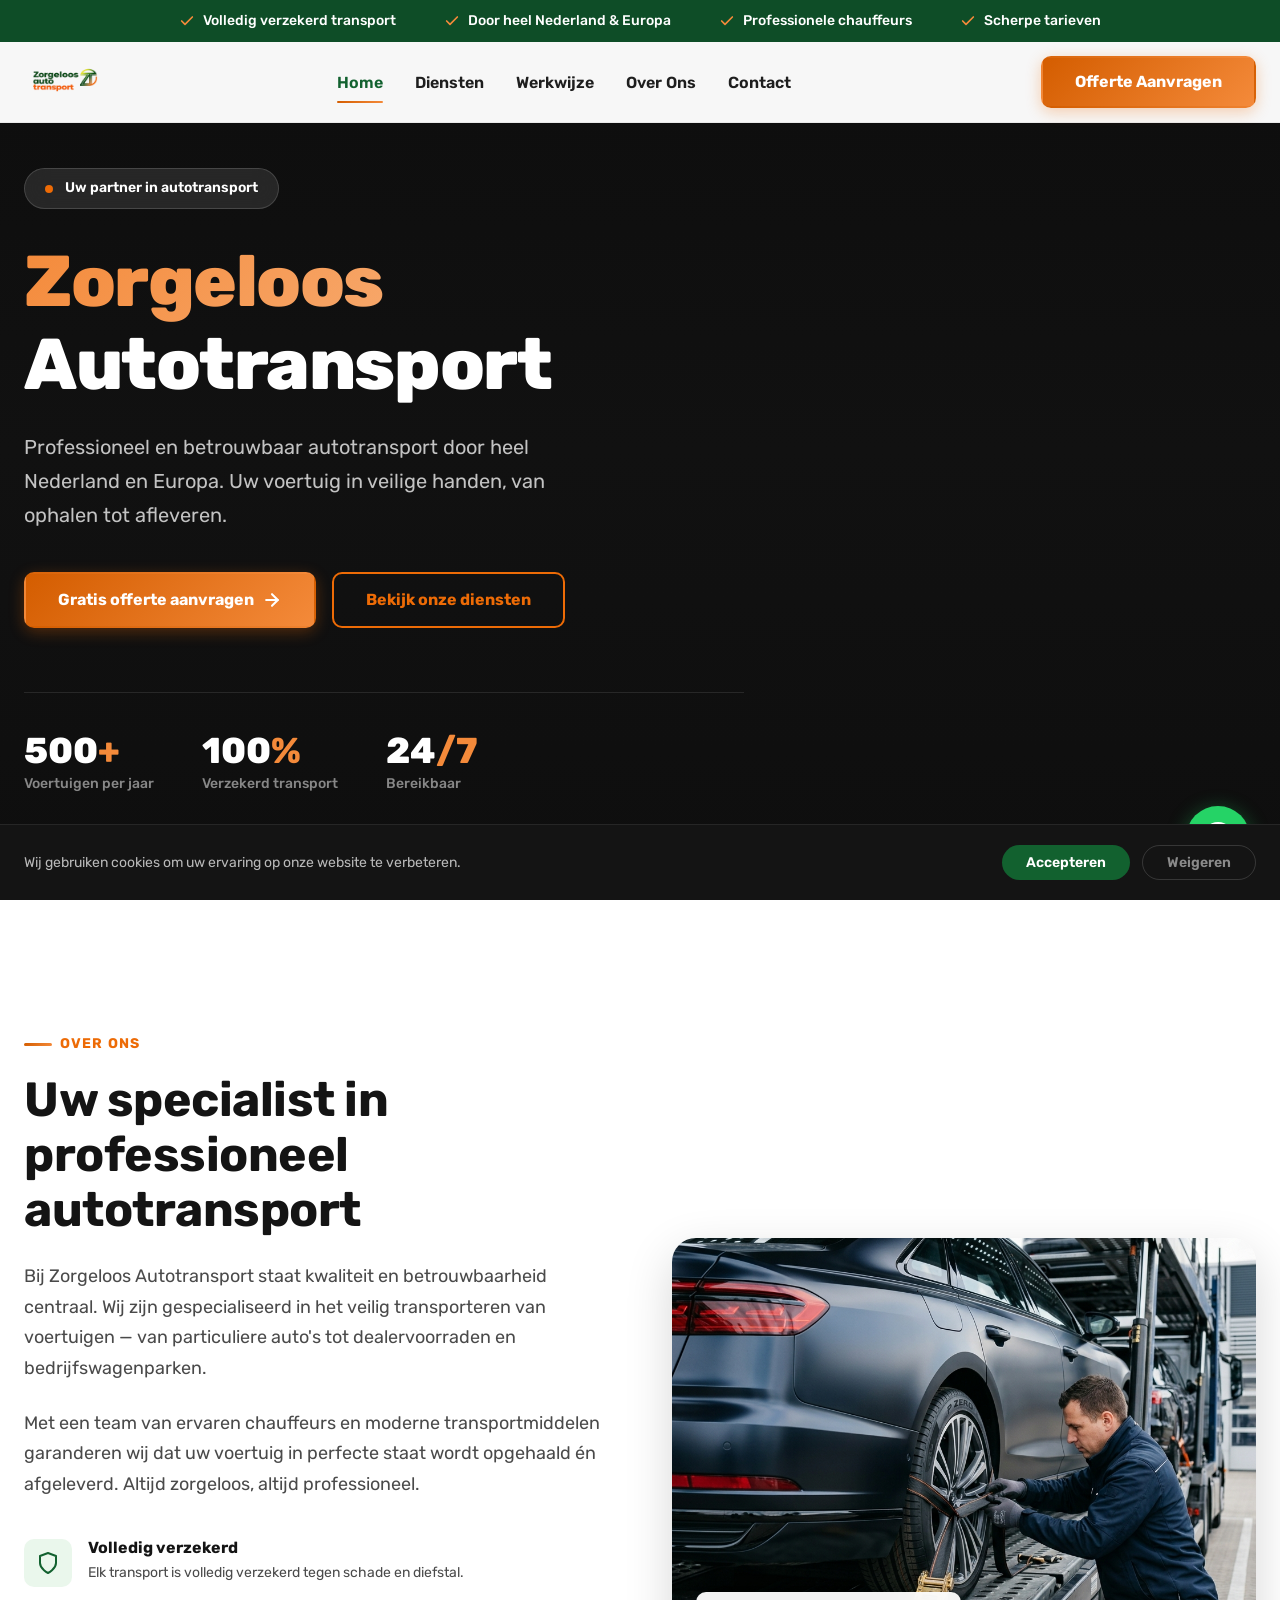
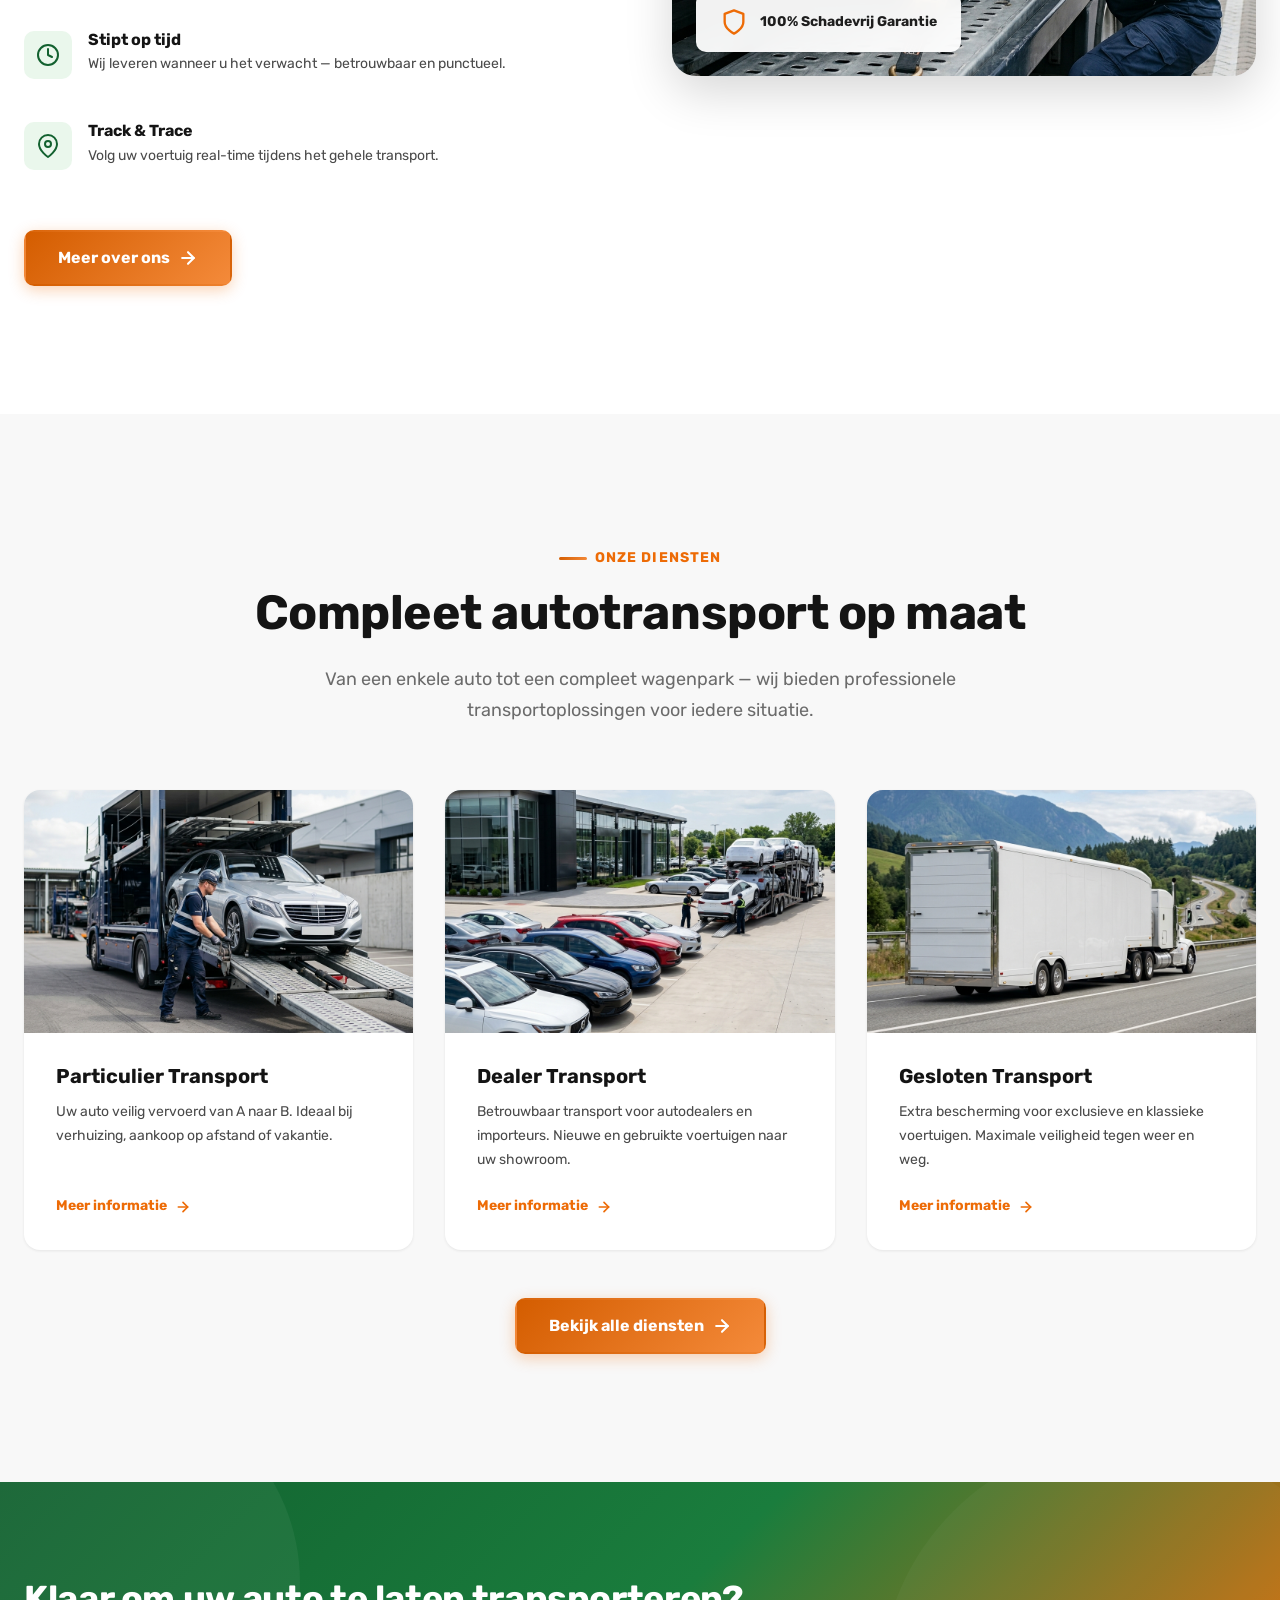
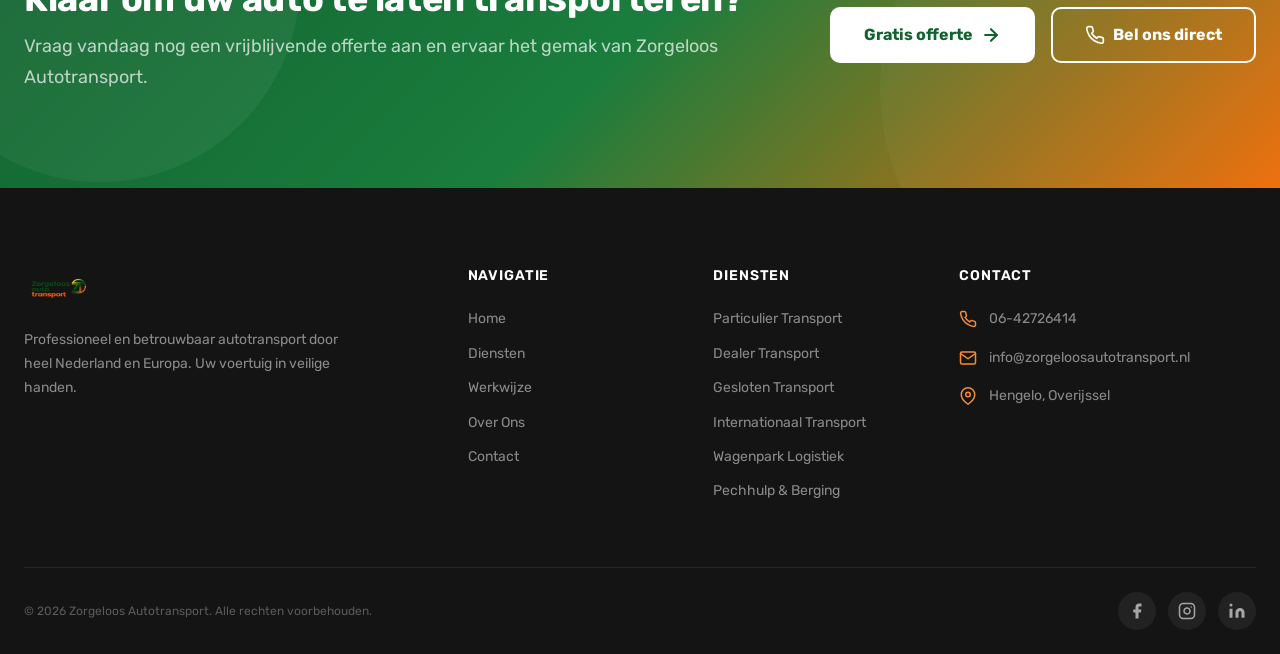
==== commit a33db619: "Auto-update via Claude Code [2026-04-12]" ====
--- a/index.html
+++ b/index.html
@@ -27,6 +27,12 @@
   <!-- Fonts -->
   <link rel="preconnect" href="https://fonts.googleapis.com" />
   <link rel="preconnect" href="https://fonts.gstatic.com" crossorigin />
+
+  <!-- Favicon -->
+  <link rel="icon" type="image/svg+xml" href="images/favicon.svg" />
+  <link rel="icon" type="image/png" sizes="32x32" href="images/favicon-32x32.png" />
+  <link rel="icon" type="image/png" sizes="16x16" href="images/favicon-16x16.png" />
+  <link rel="apple-touch-icon" sizes="180x180" href="images/apple-touch-icon.png" />
 
   <!-- Stylesheet -->
   <link rel="stylesheet" href="style.css" />
@@ -97,21 +103,19 @@
     <nav class="main-nav">
       <div class="container">
         <div class="nav-inner">
-          <a href="#" class="nav-logo" id="nav-logo">
+          <a href="index.html" class="nav-logo" id="nav-logo">
             <img src="images/logo.png" alt="Zorgeloos Autotransport" />
           </a>
 
           <div class="nav-links" id="nav-links">
-            <a href="#home" class="nav-link active">Home</a>
-            <a href="#diensten" class="nav-link">Diensten</a>
-            <a href="#werkwijze" class="nav-link">Werkwijze</a>
-            <a href="#over-ons" class="nav-link">Over Ons</a>
-            <a href="#reviews" class="nav-link">Reviews</a>
-            <a href="#faq" class="nav-link">FAQ</a>
-            <a href="#contact" class="nav-link">Contact</a>
-          </div>
-
-          <a href="#contact" class="btn btn-primary nav-cta desktop-only" id="nav-cta-btn">
+            <a href="index.html" class="nav-link active">Home</a>
+            <a href="diensten.html" class="nav-link">Diensten</a>
+            <a href="werkwijze.html" class="nav-link">Werkwijze</a>
+            <a href="over-ons.html" class="nav-link">Over Ons</a>
+            <a href="contact.html" class="nav-link">Contact</a>
+          </div>
+
+          <a href="contact.html" class="btn btn-primary nav-cta desktop-only" id="nav-cta-btn">
             Offerte Aanvragen
           </a>
 
@@ -127,16 +131,14 @@
     <!-- Mobile Navigation -->
     <div class="mobile-nav" id="mobile-nav">
       <div class="mobile-nav-links">
-        <a href="#home" class="mobile-nav-link" data-nav>Home</a>
-        <a href="#diensten" class="mobile-nav-link" data-nav>Diensten</a>
-        <a href="#werkwijze" class="mobile-nav-link" data-nav>Werkwijze</a>
-        <a href="#over-ons" class="mobile-nav-link" data-nav>Over Ons</a>
-        <a href="#reviews" class="mobile-nav-link" data-nav>Reviews</a>
-        <a href="#faq" class="mobile-nav-link" data-nav>FAQ</a>
-        <a href="#contact" class="mobile-nav-link" data-nav>Contact</a>
+        <a href="index.html" class="mobile-nav-link" data-nav>Home</a>
+        <a href="diensten.html" class="mobile-nav-link" data-nav>Diensten</a>
+        <a href="werkwijze.html" class="mobile-nav-link" data-nav>Werkwijze</a>
+        <a href="over-ons.html" class="mobile-nav-link" data-nav>Over Ons</a>
+        <a href="contact.html" class="mobile-nav-link" data-nav>Contact</a>
       </div>
       <div class="mobile-nav-cta">
-        <a href="#contact" class="btn btn-primary" data-nav>Offerte Aanvragen</a>
+        <a href="contact.html" class="btn btn-primary" data-nav>Offerte Aanvragen</a>
       </div>
     </div>
   </header>
@@ -144,7 +146,10 @@
   <!-- ========== HERO ========== -->
   <section class="hero" id="home">
     <div class="hero-bg">
-      <img src="images/hero-bg.png" alt="Autotransport op de snelweg" />
+      <video autoplay muted loop playsinline>
+        <source src="images/Volvo_XC90_pulling_202604121114.mp4" type="video/mp4" />
+        <img src="images/hero-bg.png" alt="Autotransport op de snelweg" />
+      </video>
     </div>
     <div class="hero-overlay"></div>
     <div class="container">
@@ -161,11 +166,11 @@
           Professioneel en betrouwbaar autotransport door heel Nederland en Europa. Uw voertuig in veilige handen, van ophalen tot afleveren.
         </p>
         <div class="hero-actions">
-          <a href="#contact" class="btn btn-primary" id="hero-cta-btn">
+          <a href="contact.html" class="btn btn-primary" id="hero-cta-btn">
             Gratis offerte aanvragen
             <svg class="btn-icon" viewBox="0 0 24 24" fill="none" stroke="currentColor" stroke-width="2.5" stroke-linecap="round" stroke-linejoin="round"><line x1="5" y1="12" x2="19" y2="12"/><polyline points="12 5 19 12 12 19"/></svg>
           </a>
-          <a href="#diensten" class="btn btn-secondary" id="hero-diensten-btn">
+          <a href="diensten.html" class="btn btn-secondary" id="hero-diensten-btn">
             Bekijk onze diensten
           </a>
         </div>
@@ -231,8 +236,8 @@
             </div>
           </div>
 
-          <a href="#contact" class="btn btn-primary" id="intro-cta-btn">
-            Neem contact op
+          <a href="over-ons.html" class="btn btn-primary" id="intro-cta-btn">
+            Meer over ons
             <svg class="btn-icon" viewBox="0 0 24 24" fill="none" stroke="currentColor" stroke-width="2.5" stroke-linecap="round" stroke-linejoin="round"><line x1="5" y1="12" x2="19" y2="12"/><polyline points="12 5 19 12 12 19"/></svg>
           </a>
         </div>
@@ -247,7 +252,7 @@
     </div>
   </section>
 
-  <!-- ========== DIENSTEN ========== -->
+  <!-- ========== DIENSTEN PREVIEW ========== -->
   <section class="diensten-section" id="diensten">
     <div class="container">
       <div class="diensten-header reveal">
@@ -267,11 +272,11 @@
           </div>
           <div class="dienst-card-body">
             <h3>Particulier Transport</h3>
-            <p>Uw auto veilig vervoerd van A naar B. Ideaal bij verhuizing, aankoop op afstand of vakantie. Persoonlijke service met oog voor detail.</p>
-            <span class="dienst-card-link">
+            <p>Uw auto veilig vervoerd van A naar B. Ideaal bij verhuizing, aankoop op afstand of vakantie.</p>
+            <a href="diensten.html" class="dienst-card-link">
               Meer informatie
               <svg viewBox="0 0 24 24" fill="none" stroke="currentColor" stroke-width="2.5" stroke-linecap="round" stroke-linejoin="round"><line x1="5" y1="12" x2="19" y2="12"/><polyline points="12 5 19 12 12 19"/></svg>
-            </span>
+            </a>
           </div>
         </div>
 
@@ -283,11 +288,11 @@
           </div>
           <div class="dienst-card-body">
             <h3>Dealer Transport</h3>
-            <p>Betrouwbaar transport voor autodealers en importeurs. Wij verzorgen het vervoer van nieuwe en gebruikte voertuigen naar uw showroom.</p>
-            <span class="dienst-card-link">
+            <p>Betrouwbaar transport voor autodealers en importeurs. Nieuwe en gebruikte voertuigen naar uw showroom.</p>
+            <a href="diensten.html" class="dienst-card-link">
               Meer informatie
               <svg viewBox="0 0 24 24" fill="none" stroke="currentColor" stroke-width="2.5" stroke-linecap="round" stroke-linejoin="round"><line x1="5" y1="12" x2="19" y2="12"/><polyline points="12 5 19 12 12 19"/></svg>
-            </span>
+            </a>
           </div>
         </div>
 
@@ -299,324 +304,20 @@
           </div>
           <div class="dienst-card-body">
             <h3>Gesloten Transport</h3>
-            <p>Extra bescherming voor exclusieve en klassieke voertuigen. Gesloten transport biedt maximale veiligheid tegen weer en weg.</p>
-            <span class="dienst-card-link">
+            <p>Extra bescherming voor exclusieve en klassieke voertuigen. Maximale veiligheid tegen weer en weg.</p>
+            <a href="diensten.html" class="dienst-card-link">
               Meer informatie
               <svg viewBox="0 0 24 24" fill="none" stroke="currentColor" stroke-width="2.5" stroke-linecap="round" stroke-linejoin="round"><line x1="5" y1="12" x2="19" y2="12"/><polyline points="12 5 19 12 12 19"/></svg>
-            </span>
-          </div>
-        </div>
-
-        <!-- Dienst 4 -->
-        <div class="dienst-card reveal" id="dienst-internationaal">
-          <div class="dienst-card-image">
-            <img src="images/international-transport.png" alt="Internationaal transport" />
-            <div class="dienst-card-image-overlay"></div>
-          </div>
-          <div class="dienst-card-body">
-            <h3>Internationaal Transport</h3>
-            <p>Autotransport door heel Europa. Van Nederland naar Duitsland, Frankrijk, België en verder. Alle documenten en douanezaken geregeld.</p>
-            <span class="dienst-card-link">
-              Meer informatie
-              <svg viewBox="0 0 24 24" fill="none" stroke="currentColor" stroke-width="2.5" stroke-linecap="round" stroke-linejoin="round"><line x1="5" y1="12" x2="19" y2="12"/><polyline points="12 5 19 12 12 19"/></svg>
-            </span>
-          </div>
-        </div>
-
-        <!-- Dienst 5 -->
-        <div class="dienst-card reveal" id="dienst-bedrijfswagenpark">
-          <div class="dienst-card-image">
-            <img src="images/transport-aerial.png" alt="Bedrijfswagenpark transport" />
-            <div class="dienst-card-image-overlay"></div>
-          </div>
-          <div class="dienst-card-body">
-            <h3>Wagenpark Logistiek</h3>
-            <p>Structureel transport voor bedrijfswagenparken en leasemaatschappijen. Efficiënte planning, volledige ontzorging en scherpe tarieven.</p>
-            <span class="dienst-card-link">
-              Meer informatie
-              <svg viewBox="0 0 24 24" fill="none" stroke="currentColor" stroke-width="2.5" stroke-linecap="round" stroke-linejoin="round"><line x1="5" y1="12" x2="19" y2="12"/><polyline points="12 5 19 12 12 19"/></svg>
-            </span>
-          </div>
-        </div>
-
-        <!-- Dienst 6 -->
-        <div class="dienst-card reveal" id="dienst-pechhulp">
-          <div class="dienst-card-image">
-            <img src="images/hero-bg.png" alt="Pechhulp en berging" />
-            <div class="dienst-card-image-overlay"></div>
-          </div>
-          <div class="dienst-card-body">
-            <h3>Pechhulp & Berging</h3>
-            <p>Pech onderweg? Wij komen u snel te hulp met onze bergingsvoertuigen. 24/7 bereikbaar voor noodgevallen en onvoorziene situaties.</p>
-            <span class="dienst-card-link">
-              Meer informatie
-              <svg viewBox="0 0 24 24" fill="none" stroke="currentColor" stroke-width="2.5" stroke-linecap="round" stroke-linejoin="round"><line x1="5" y1="12" x2="19" y2="12"/><polyline points="12 5 19 12 12 19"/></svg>
-            </span>
-          </div>
-        </div>
-      </div>
-    </div>
-  </section>
-
-  <!-- ========== WAAROM KIEZEN ========== -->
-  <section class="waarom-section">
-    <div class="container">
-      <div class="waarom-grid">
-        <div class="waarom-image reveal-left">
-          <img src="images/service-loading.png" alt="Professionele autotransport service" />
-        </div>
-        <div class="reveal-right">
-          <span class="section-label">De voordelen op een rij</span>
-          <h2 class="section-title">Waarom Zorgeloos Autotransport?</h2>
-          <div class="waarom-list">
-            <div class="waarom-item">
-              <div class="waarom-item-number">1</div>
-              <div class="waarom-item-content">
-                <h4>Persoonlijke aanpak</h4>
-                <p>Elk transport is maatwerk. Wij luisteren naar uw wensen en stemmen het transport precies af op uw situatie. U heeft altijd een vast aanspreekpunt.</p>
-              </div>
-            </div>
-            <div class="waarom-item">
-              <div class="waarom-item-number">2</div>
-              <div class="waarom-item-content">
-                <h4>Moderne transportmiddelen</h4>
-                <p>Onze vloot bestaat uit moderne, goed onderhouden transportvoertuigen uitgerust met de nieuwste beveiligingsystemen voor optimale bescherming.</p>
-              </div>
-            </div>
-            <div class="waarom-item">
-              <div class="waarom-item-number">3</div>
-              <div class="waarom-item-content">
-                <h4>Ervaren vakmensen</h4>
-                <p>Onze chauffeurs zijn gecertificeerd en hebben jarenlange ervaring in het veilig transporteren van voertuigen. Uw auto is bij ons in goede handen.</p>
-              </div>
-            </div>
-            <div class="waarom-item">
-              <div class="waarom-item-number">4</div>
-              <div class="waarom-item-content">
-                <h4>Transparante prijzen</h4>
-                <p>Geen verborgen kosten. U ontvangt vooraf een heldere offerte zodat u precies weet waar u aan toe bent. Scherpe tarieven, eerlijke service.</p>
-              </div>
-            </div>
-          </div>
-          <a href="#contact" class="btn btn-primary" id="waarom-cta-btn">
-            Contact opnemen
-            <svg class="btn-icon" viewBox="0 0 24 24" fill="none" stroke="currentColor" stroke-width="2.5" stroke-linecap="round" stroke-linejoin="round"><line x1="5" y1="12" x2="19" y2="12"/><polyline points="12 5 19 12 12 19"/></svg>
-          </a>
-        </div>
-      </div>
-    </div>
-  </section>
-
-  <!-- ========== WERKWIJZE ========== -->
-  <section class="werkwijze-section" id="werkwijze">
-    <div class="container">
-      <div class="werkwijze-header reveal">
-        <span class="section-label">Zo werken wij</span>
-        <h2 class="section-title">Werkwijze</h2>
-        <p class="section-description">
-          In 5 eenvoudige stappen regelen wij uw autotransport. Snel, overzichtelijk en zonder stress.
-        </p>
-      </div>
-
-      <div class="werkwijze-steps stagger-children">
-        <div class="werkwijze-step reveal">
-          <div class="werkwijze-step-number"><span>1</span></div>
-          <h4>Offerte aanvragen</h4>
-          <p>Vul het contactformulier in of bel ons direct.</p>
-        </div>
-        <div class="werkwijze-step reveal">
-          <div class="werkwijze-step-number"><span>2</span></div>
-          <h4>Advies op maat</h4>
-          <p>Wij bespreken uw wensen en stellen een plan op.</p>
-        </div>
-        <div class="werkwijze-step reveal">
-          <div class="werkwijze-step-number"><span>3</span></div>
-          <h4>Planning & bevestiging</h4>
-          <p>Datum en route worden ingepland en bevestigd.</p>
-        </div>
-        <div class="werkwijze-step reveal">
-          <div class="werkwijze-step-number"><span>4</span></div>
-          <h4>Ophalen & transport</h4>
-          <p>Wij halen uw voertuig op en transporteren het veilig.</p>
-        </div>
-        <div class="werkwijze-step reveal">
-          <div class="werkwijze-step-number"><span>5</span></div>
-          <h4>Aflevering & inspectie</h4>
-          <p>Uw auto wordt afgeleverd met inspectie en overdracht.</p>
-        </div>
-      </div>
-
-      <div class="werkwijze-cta reveal">
-        <a href="#contact" class="btn btn-white" id="werkwijze-cta-btn">
-          Vraag een gratis offerte aan
+            </a>
+          </div>
+        </div>
+      </div>
+
+      <div style="text-align: center; margin-top: var(--space-12);" class="reveal">
+        <a href="diensten.html" class="btn btn-primary">
+          Bekijk alle diensten
           <svg class="btn-icon" viewBox="0 0 24 24" fill="none" stroke="currentColor" stroke-width="2.5" stroke-linecap="round" stroke-linejoin="round"><line x1="5" y1="12" x2="19" y2="12"/><polyline points="12 5 19 12 12 19"/></svg>
         </a>
-      </div>
-    </div>
-  </section>
-
-  <!-- ========== REVIEWS ========== -->
-  <section class="reviews-section" id="reviews">
-    <div class="container">
-      <div class="reviews-header reveal">
-        <span class="section-label">Reviews</span>
-        <h2 class="section-title">Wat klanten over ons zeggen</h2>
-        <p class="section-description">
-          Wij zijn trots op onze tevreden klanten. Lees hun ervaringen met Zorgeloos Autotransport.
-        </p>
-      </div>
-
-      <div class="reviews-grid stagger-children">
-        <div class="review-card reveal" id="review-1">
-          <div class="review-stars">
-            <svg viewBox="0 0 24 24"><path d="M12 2l3.09 6.26L22 9.27l-5 4.87 1.18 6.88L12 17.77l-6.18 3.25L7 14.14 2 9.27l6.91-1.01L12 2z"/></svg>
-            <svg viewBox="0 0 24 24"><path d="M12 2l3.09 6.26L22 9.27l-5 4.87 1.18 6.88L12 17.77l-6.18 3.25L7 14.14 2 9.27l6.91-1.01L12 2z"/></svg>
-            <svg viewBox="0 0 24 24"><path d="M12 2l3.09 6.26L22 9.27l-5 4.87 1.18 6.88L12 17.77l-6.18 3.25L7 14.14 2 9.27l6.91-1.01L12 2z"/></svg>
-            <svg viewBox="0 0 24 24"><path d="M12 2l3.09 6.26L22 9.27l-5 4.87 1.18 6.88L12 17.77l-6.18 3.25L7 14.14 2 9.27l6.91-1.01L12 2z"/></svg>
-            <svg viewBox="0 0 24 24"><path d="M12 2l3.09 6.26L22 9.27l-5 4.87 1.18 6.88L12 17.77l-6.18 3.25L7 14.14 2 9.27l6.91-1.01L12 2z"/></svg>
-          </div>
-          <p class="review-text">
-            "Onze BMW is perfect afgeleverd door Zorgeloos Autotransport. Van ophalen in Duitsland tot aflevering in Rotterdam — alles verliep vlekkeloos. De chauffeur was vriendelijk en professioneel. Absoluut een aanrader!"
-          </p>
-          <div class="review-author">
-            <div class="review-author-avatar">MV</div>
-            <div class="review-author-info">
-              <strong>Mark Verhoeven</strong>
-              <span>Particulier • Rotterdam</span>
-            </div>
-          </div>
-        </div>
-
-        <div class="review-card reveal" id="review-2">
-          <div class="review-stars">
-            <svg viewBox="0 0 24 24"><path d="M12 2l3.09 6.26L22 9.27l-5 4.87 1.18 6.88L12 17.77l-6.18 3.25L7 14.14 2 9.27l6.91-1.01L12 2z"/></svg>
-            <svg viewBox="0 0 24 24"><path d="M12 2l3.09 6.26L22 9.27l-5 4.87 1.18 6.88L12 17.77l-6.18 3.25L7 14.14 2 9.27l6.91-1.01L12 2z"/></svg>
-            <svg viewBox="0 0 24 24"><path d="M12 2l3.09 6.26L22 9.27l-5 4.87 1.18 6.88L12 17.77l-6.18 3.25L7 14.14 2 9.27l6.91-1.01L12 2z"/></svg>
-            <svg viewBox="0 0 24 24"><path d="M12 2l3.09 6.26L22 9.27l-5 4.87 1.18 6.88L12 17.77l-6.18 3.25L7 14.14 2 9.27l6.91-1.01L12 2z"/></svg>
-            <svg viewBox="0 0 24 24"><path d="M12 2l3.09 6.26L22 9.27l-5 4.87 1.18 6.88L12 17.77l-6.18 3.25L7 14.14 2 9.27l6.91-1.01L12 2z"/></svg>
-          </div>
-          <p class="review-text">
-            "Als dealer werken we nu al maanden samen met Zorgeloos Autotransport. De planning is altijd op orde, communicatie is top en de auto's komen altijd in perfecte staat aan. Een echte partner die je kunt vertrouwen."
-          </p>
-          <div class="review-author">
-            <div class="review-author-avatar">JB</div>
-            <div class="review-author-info">
-              <strong>Jan de Bakker</strong>
-              <span>Autodealer • Amsterdam</span>
-            </div>
-          </div>
-        </div>
-
-        <div class="review-card reveal" id="review-3">
-          <div class="review-stars">
-            <svg viewBox="0 0 24 24"><path d="M12 2l3.09 6.26L22 9.27l-5 4.87 1.18 6.88L12 17.77l-6.18 3.25L7 14.14 2 9.27l6.91-1.01L12 2z"/></svg>
-            <svg viewBox="0 0 24 24"><path d="M12 2l3.09 6.26L22 9.27l-5 4.87 1.18 6.88L12 17.77l-6.18 3.25L7 14.14 2 9.27l6.91-1.01L12 2z"/></svg>
-            <svg viewBox="0 0 24 24"><path d="M12 2l3.09 6.26L22 9.27l-5 4.87 1.18 6.88L12 17.77l-6.18 3.25L7 14.14 2 9.27l6.91-1.01L12 2z"/></svg>
-            <svg viewBox="0 0 24 24"><path d="M12 2l3.09 6.26L22 9.27l-5 4.87 1.18 6.88L12 17.77l-6.18 3.25L7 14.14 2 9.27l6.91-1.01L12 2z"/></svg>
-            <svg viewBox="0 0 24 24"><path d="M12 2l3.09 6.26L22 9.27l-5 4.87 1.18 6.88L12 17.77l-6.18 3.25L7 14.14 2 9.27l6.91-1.01L12 2z"/></svg>
-          </div>
-          <p class="review-text">
-            "Mijn klassieke Porsche is gesloten vervoerd naar een beurs in België. Ik was erg onder de indruk van de zorgvuldigheid waarmee alles werd behandeld. Geen krasje, geen deukje. Fantastische service!"
-          </p>
-          <div class="review-author">
-            <div class="review-author-avatar">PW</div>
-            <div class="review-author-info">
-              <strong>Peter Willems</strong>
-              <span>Particulier • Eindhoven</span>
-            </div>
-          </div>
-        </div>
-      </div>
-    </div>
-  </section>
-
-  <!-- ========== FAQ ========== -->
-  <section class="faq-section" id="faq">
-    <div class="container">
-      <div class="faq-grid">
-        <div class="reveal-left">
-          <span class="section-label">FAQ</span>
-          <h2 class="section-title">Veelgestelde vragen</h2>
-          <p class="section-description" style="margin-bottom: var(--space-8);">
-            Heeft u een vraag die hier niet bij staat? Neem dan gerust contact met ons op — we helpen u graag verder.
-          </p>
-          <a href="#contact" class="btn btn-primary" id="faq-cta-btn">
-            Stel uw vraag
-            <svg class="btn-icon" viewBox="0 0 24 24" fill="none" stroke="currentColor" stroke-width="2.5" stroke-linecap="round" stroke-linejoin="round"><line x1="5" y1="12" x2="19" y2="12"/><polyline points="12 5 19 12 12 19"/></svg>
-          </a>
-        </div>
-
-        <div class="faq-items reveal-right">
-          <div class="faq-item active" id="faq-item-1">
-            <div class="faq-question">
-              <h4>Wat kost autotransport?</h4>
-              <div class="faq-toggle">
-                <svg viewBox="0 0 24 24" fill="none" stroke="currentColor" stroke-width="2.5" stroke-linecap="round" stroke-linejoin="round"><line x1="12" y1="5" x2="12" y2="19"/><line x1="5" y1="12" x2="19" y2="12"/></svg>
-              </div>
-            </div>
-            <div class="faq-answer">
-              <div class="faq-answer-inner">
-                <p>De kosten zijn afhankelijk van de afstand, het type voertuig en de gewenste service (open of gesloten transport). Vraag vrijblijvend een offerte aan via ons contactformulier en u ontvangt binnen 24 uur een helder prijsvoorstel.</p>
-              </div>
-            </div>
-          </div>
-
-          <div class="faq-item" id="faq-item-2">
-            <div class="faq-question">
-              <h4>Is mijn auto verzekerd tijdens het transport?</h4>
-              <div class="faq-toggle">
-                <svg viewBox="0 0 24 24" fill="none" stroke="currentColor" stroke-width="2.5" stroke-linecap="round" stroke-linejoin="round"><line x1="12" y1="5" x2="12" y2="19"/><line x1="5" y1="12" x2="19" y2="12"/></svg>
-              </div>
-            </div>
-            <div class="faq-answer">
-              <div class="faq-answer-inner">
-                <p>Ja, elk voertuig dat wij transporteren is volledig verzekerd. Zowel tijdens het laden, het transport als het lossen is uw auto gedekt tegen schade, diefstal en andere risico's.</p>
-              </div>
-            </div>
-          </div>
-
-          <div class="faq-item" id="faq-item-3">
-            <div class="faq-question">
-              <h4>Hoe lang duurt het transport?</h4>
-              <div class="faq-toggle">
-                <svg viewBox="0 0 24 24" fill="none" stroke="currentColor" stroke-width="2.5" stroke-linecap="round" stroke-linejoin="round"><line x1="12" y1="5" x2="12" y2="19"/><line x1="5" y1="12" x2="19" y2="12"/></svg>
-              </div>
-            </div>
-            <div class="faq-answer">
-              <div class="faq-answer-inner">
-                <p>Transport binnen Nederland duurt doorgaans 1-3 werkdagen. Internationaal transport binnen Europa kan 2-7 werkdagen in beslag nemen, afhankelijk van het land van bestemming. Bij spoedtransport zijn snellere leveringen mogelijk.</p>
-              </div>
-            </div>
-          </div>
-
-          <div class="faq-item" id="faq-item-4">
-            <div class="faq-question">
-              <h4>Kan ik mijn auto ook laten ophalen?</h4>
-              <div class="faq-toggle">
-                <svg viewBox="0 0 24 24" fill="none" stroke="currentColor" stroke-width="2.5" stroke-linecap="round" stroke-linejoin="round"><line x1="12" y1="5" x2="12" y2="19"/><line x1="5" y1="12" x2="19" y2="12"/></svg>
-              </div>
-            </div>
-            <div class="faq-answer">
-              <div class="faq-answer-inner">
-                <p>Absoluut! Wij halen uw voertuig op op elk gewenst adres in Nederland en de meeste Europese landen. U hoeft zelf nergens heen — wij komen naar u toe.</p>
-              </div>
-            </div>
-          </div>
-
-          <div class="faq-item" id="faq-item-5">
-            <div class="faq-question">
-              <h4>Welke voertuigen vervoeren jullie?</h4>
-              <div class="faq-toggle">
-                <svg viewBox="0 0 24 24" fill="none" stroke="currentColor" stroke-width="2.5" stroke-linecap="round" stroke-linejoin="round"><line x1="12" y1="5" x2="12" y2="19"/><line x1="5" y1="12" x2="19" y2="12"/></svg>
-              </div>
-            </div>
-            <div class="faq-answer">
-              <div class="faq-answer-inner">
-                <p>Wij transporteren personenauto's, bedrijfswagens, SUV's, oldtimers, elektrische voertuigen en motoren. Voor bijzondere voertuigen bieden wij gesloten transport aan voor maximale bescherming.</p>
-              </div>
-            </div>
-          </div>
-        </div>
       </div>
     </div>
   </section>
@@ -630,123 +331,14 @@
           <p>Vraag vandaag nog een vrijblijvende offerte aan en ervaar het gemak van Zorgeloos Autotransport.</p>
         </div>
         <div class="cta-actions">
-          <a href="#contact" class="btn btn-white" id="cta-offerte-btn">
+          <a href="contact.html" class="btn btn-white" id="cta-offerte-btn">
             Gratis offerte
             <svg class="btn-icon" viewBox="0 0 24 24" fill="none" stroke="currentColor" stroke-width="2.5" stroke-linecap="round" stroke-linejoin="round"><line x1="5" y1="12" x2="19" y2="12"/><polyline points="12 5 19 12 12 19"/></svg>
           </a>
-          <a href="tel:+31612345678" class="btn btn-secondary" style="border-color: white; color: white;" id="cta-bel-btn">
+          <a href="tel:+31642726414" class="btn btn-secondary" style="border-color: white; color: white;" id="cta-bel-btn">
             <svg class="btn-icon" style="transform: none;" viewBox="0 0 24 24" fill="none" stroke="currentColor" stroke-width="2" stroke-linecap="round" stroke-linejoin="round"><path d="M22 16.92v3a2 2 0 0 1-2.18 2 19.79 19.79 0 0 1-8.63-3.07 19.5 19.5 0 0 1-6-6 19.79 19.79 0 0 1-3.07-8.67A2 2 0 0 1 4.11 2h3a2 2 0 0 1 2 1.72c.127.96.361 1.903.7 2.81a2 2 0 0 1-.45 2.11L8.09 9.91a16 16 0 0 0 6 6l1.27-1.27a2 2 0 0 1 2.11-.45c.907.339 1.85.573 2.81.7A2 2 0 0 1 22 16.92z"/></svg>
             Bel ons direct
           </a>
-        </div>
-      </div>
-    </div>
-  </section>
-
-  <!-- ========== CONTACT ========== -->
-  <section class="contact-section" id="contact">
-    <div class="container">
-      <div class="contact-grid">
-        <div class="reveal-left">
-          <span class="section-label">Contact</span>
-          <h2 class="section-title">Neem contact met ons op</h2>
-          <p class="section-description" style="margin-bottom: var(--space-10);">
-            Heeft u een vraag of wilt u een offerte aanvragen? Vul het formulier in of neem direct contact met ons op.
-          </p>
-
-          <div class="contact-info">
-            <div class="contact-info-item">
-              <div class="contact-info-icon">
-                <svg viewBox="0 0 24 24" fill="none" stroke="currentColor" stroke-width="2" stroke-linecap="round" stroke-linejoin="round"><path d="M22 16.92v3a2 2 0 0 1-2.18 2 19.79 19.79 0 0 1-8.63-3.07 19.5 19.5 0 0 1-6-6 19.79 19.79 0 0 1-3.07-8.67A2 2 0 0 1 4.11 2h3a2 2 0 0 1 2 1.72c.127.96.361 1.903.7 2.81a2 2 0 0 1-.45 2.11L8.09 9.91a16 16 0 0 0 6 6l1.27-1.27a2 2 0 0 1 2.11-.45c.907.339 1.85.573 2.81.7A2 2 0 0 1 22 16.92z"/></svg>
-              </div>
-              <div class="contact-info-text">
-                <h4>Telefoon</h4>
-                <p><a href="tel:+31612345678">+31 (0)6 12 34 56 78</a></p>
-              </div>
-            </div>
-
-            <div class="contact-info-item">
-              <div class="contact-info-icon">
-                <svg viewBox="0 0 24 24" fill="none" stroke="currentColor" stroke-width="2" stroke-linecap="round" stroke-linejoin="round"><path d="M4 4h16c1.1 0 2 .9 2 2v12c0 1.1-.9 2-2 2H4c-1.1 0-2-.9-2-2V6c0-1.1.9-2 2-2z"/><polyline points="22,6 12,13 2,6"/></svg>
-              </div>
-              <div class="contact-info-text">
-                <h4>E-mail</h4>
-                <p><a href="mailto:info@zorgeloosautotransport.nl">info@zorgeloosautotransport.nl</a></p>
-              </div>
-            </div>
-
-            <div class="contact-info-item">
-              <div class="contact-info-icon">
-                <svg viewBox="0 0 24 24" fill="none" stroke="currentColor" stroke-width="2" stroke-linecap="round" stroke-linejoin="round"><path d="M21 10c0 7-9 13-9 13s-9-6-9-13a9 9 0 0 1 18 0z"/><circle cx="12" cy="10" r="3"/></svg>
-              </div>
-              <div class="contact-info-text">
-                <h4>Adres</h4>
-                <p>Hengelo, Overijssel<br>Nederland</p>
-              </div>
-            </div>
-
-            <div class="contact-info-item">
-              <div class="contact-info-icon">
-                <svg viewBox="0 0 24 24" fill="none" stroke="currentColor" stroke-width="2" stroke-linecap="round" stroke-linejoin="round"><circle cx="12" cy="12" r="10"/><polyline points="12 6 12 12 16 14"/></svg>
-              </div>
-              <div class="contact-info-text">
-                <h4>Openingstijden</h4>
-                <p>Ma - Vr: 08:00 – 18:00<br>Za: 09:00 – 14:00<br>Noodgevallen: 24/7</p>
-              </div>
-            </div>
-          </div>
-        </div>
-
-        <div class="contact-form reveal-right" id="contact-form">
-          <h3>Offerte aanvragen</h3>
-          <p>Ontvang binnen 24 uur een vrijblijvende offerte.</p>
-
-          <form id="offerte-form" onsubmit="handleFormSubmit(event)">
-            <div class="form-grid">
-              <div class="form-group">
-                <label for="form-naam">Naam *</label>
-                <input type="text" id="form-naam" name="naam" placeholder="Uw volledige naam" required />
-              </div>
-              <div class="form-group">
-                <label for="form-telefoon">Telefoon *</label>
-                <input type="tel" id="form-telefoon" name="telefoon" placeholder="+31 6 12345678" required />
-              </div>
-              <div class="form-group">
-                <label for="form-email">E-mail *</label>
-                <input type="email" id="form-email" name="email" placeholder="uw@email.nl" required />
-              </div>
-              <div class="form-group">
-                <label for="form-dienst">Dienst</label>
-                <select id="form-dienst" name="dienst">
-                  <option value="">Selecteer een dienst</option>
-                  <option value="particulier">Particulier Transport</option>
-                  <option value="dealer">Dealer Transport</option>
-                  <option value="gesloten">Gesloten Transport</option>
-                  <option value="internationaal">Internationaal Transport</option>
-                  <option value="wagenpark">Wagenpark Logistiek</option>
-                  <option value="pechhulp">Pechhulp & Berging</option>
-                </select>
-              </div>
-              <div class="form-group full-width">
-                <label for="form-ophaal">Ophaaladres</label>
-                <input type="text" id="form-ophaal" name="ophaal" placeholder="Waar moet het voertuig opgehaald worden?" />
-              </div>
-              <div class="form-group full-width">
-                <label for="form-aflever">Afleveradres</label>
-                <input type="text" id="form-aflever" name="aflever" placeholder="Waar moet het voertuig afgeleverd worden?" />
-              </div>
-              <div class="form-group full-width">
-                <label for="form-bericht">Bericht</label>
-                <textarea id="form-bericht" name="bericht" placeholder="Vertel ons meer over uw transportwens..."></textarea>
-              </div>
-            </div>
-            <div class="form-submit">
-              <button type="submit" class="btn btn-primary" id="form-submit-btn">
-                Offerte aanvragen
-                <svg class="btn-icon" viewBox="0 0 24 24" fill="none" stroke="currentColor" stroke-width="2.5" stroke-linecap="round" stroke-linejoin="round"><line x1="5" y1="12" x2="19" y2="12"/><polyline points="12 5 19 12 12 19"/></svg>
-              </button>
-            </div>
-          </form>
         </div>
       </div>
     </div>
@@ -764,24 +356,23 @@
         <div class="footer-col">
           <h4>Navigatie</h4>
           <div class="footer-links">
-            <a href="#home" class="footer-link">Home</a>
-            <a href="#diensten" class="footer-link">Diensten</a>
-            <a href="#werkwijze" class="footer-link">Werkwijze</a>
-            <a href="#over-ons" class="footer-link">Over Ons</a>
-            <a href="#reviews" class="footer-link">Reviews</a>
-            <a href="#contact" class="footer-link">Contact</a>
+            <a href="index.html" class="footer-link">Home</a>
+            <a href="diensten.html" class="footer-link">Diensten</a>
+            <a href="werkwijze.html" class="footer-link">Werkwijze</a>
+            <a href="over-ons.html" class="footer-link">Over Ons</a>
+            <a href="contact.html" class="footer-link">Contact</a>
           </div>
         </div>
 
         <div class="footer-col">
           <h4>Diensten</h4>
           <div class="footer-links">
-            <a href="#diensten" class="footer-link">Particulier Transport</a>
-            <a href="#diensten" class="footer-link">Dealer Transport</a>
-            <a href="#diensten" class="footer-link">Gesloten Transport</a>
-            <a href="#diensten" class="footer-link">Internationaal Transport</a>
-            <a href="#diensten" class="footer-link">Wagenpark Logistiek</a>
-            <a href="#diensten" class="footer-link">Pechhulp & Berging</a>
+            <a href="diensten.html" class="footer-link">Particulier Transport</a>
+            <a href="diensten.html" class="footer-link">Dealer Transport</a>
+            <a href="diensten.html" class="footer-link">Gesloten Transport</a>
+            <a href="diensten.html" class="footer-link">Internationaal Transport</a>
+            <a href="diensten.html" class="footer-link">Wagenpark Logistiek</a>
+            <a href="diensten.html" class="footer-link">Pechhulp & Berging</a>
           </div>
         </div>
 
@@ -789,7 +380,7 @@
           <h4>Contact</h4>
           <div class="footer-contact-item">
             <svg viewBox="0 0 24 24" fill="none" stroke="currentColor" stroke-width="2" stroke-linecap="round" stroke-linejoin="round"><path d="M22 16.92v3a2 2 0 0 1-2.18 2 19.79 19.79 0 0 1-8.63-3.07 19.5 19.5 0 0 1-6-6 19.79 19.79 0 0 1-3.07-8.67A2 2 0 0 1 4.11 2h3a2 2 0 0 1 2 1.72c.127.96.361 1.903.7 2.81a2 2 0 0 1-.45 2.11L8.09 9.91a16 16 0 0 0 6 6l1.27-1.27a2 2 0 0 1 2.11-.45c.907.339 1.85.573 2.81.7A2 2 0 0 1 22 16.92z"/></svg>
-            <a href="tel:+31612345678">+31 (0)6 12 34 56 78</a>
+            <a href="tel:+31642726414">06-42726414</a>
           </div>
           <div class="footer-contact-item">
             <svg viewBox="0 0 24 24" fill="none" stroke="currentColor" stroke-width="2" stroke-linecap="round" stroke-linejoin="round"><path d="M4 4h16c1.1 0 2 .9 2 2v12c0 1.1-.9 2-2 2H4c-1.1 0-2-.9-2-2V6c0-1.1.9-2 2-2z"/><polyline points="22,6 12,13 2,6"/></svg>
@@ -820,7 +411,7 @@
   </footer>
 
   <!-- WhatsApp Button -->
-  <a href="https://wa.me/31612345678" class="whatsapp-button" target="_blank" rel="noopener" aria-label="Chat via WhatsApp" id="whatsapp-btn">
+  <a href="https://wa.me/31642726414" class="whatsapp-button" target="_blank" rel="noopener" aria-label="Chat via WhatsApp" id="whatsapp-btn">
     <svg viewBox="0 0 24 24" fill="currentColor"><path d="M17.472 14.382c-.297-.149-1.758-.867-2.03-.967-.273-.099-.471-.148-.67.15-.197.297-.767.966-.94 1.164-.173.199-.347.223-.644.075-.297-.15-1.255-.463-2.39-1.475-.883-.788-1.48-1.761-1.653-2.059-.173-.297-.018-.458.13-.606.134-.133.298-.347.446-.52.149-.174.198-.298.298-.497.099-.198.05-.371-.025-.52-.075-.149-.669-1.612-.916-2.207-.242-.579-.487-.5-.669-.51-.173-.008-.371-.01-.57-.01-.198 0-.52.074-.792.372-.272.297-1.04 1.016-1.04 2.479 0 1.462 1.065 2.875 1.213 3.074.149.198 2.096 3.2 5.077 4.487.709.306 1.262.489 1.694.625.712.227 1.36.195 1.871.118.571-.085 1.758-.719 2.006-1.413.248-.694.248-1.289.173-1.413-.074-.124-.272-.198-.57-.347m-5.421 7.403h-.004a9.87 9.87 0 01-5.031-1.378l-.361-.214-3.741.982.998-3.648-.235-.374a9.86 9.86 0 01-1.51-5.26c.001-5.45 4.436-9.884 9.888-9.884 2.64 0 5.122 1.03 6.988 2.898a9.825 9.825 0 012.893 6.994c-.003 5.45-4.437 9.884-9.885 9.884m8.413-18.297A11.815 11.815 0 0012.05 0C5.495 0 .16 5.335.157 11.892c0 2.096.547 4.142 1.588 5.945L.057 24l6.305-1.654a11.882 11.882 0 005.683 1.448h.005c6.554 0 11.89-5.335 11.893-11.893a11.821 11.821 0 00-3.48-8.413z"/></svg>
   </a>
 
--- a/style.css
+++ b/style.css
@@ -520,7 +520,8 @@
   z-index: 1;
 }
 
-.hero-bg img {
+.hero-bg img,
+.hero-bg video {
   width: 100%;
   height: 100%;
   object-fit: cover;
@@ -639,6 +640,121 @@
   to {
     opacity: 1;
     transform: translateY(0);
+  }
+}
+
+/* ---------- PAGE HERO (Subpages) ---------- */
+.page-hero {
+  position: relative;
+  padding: 200px 0 100px;
+  background-color: var(--neutral-900);
+  overflow: hidden;
+  text-align: center;
+}
+
+.page-hero .hero-bg {
+  position: absolute;
+  inset: 0;
+  z-index: 1;
+}
+
+.page-hero .hero-bg img {
+  width: 100%;
+  height: 100%;
+  object-fit: cover;
+  object-position: center;
+  filter: brightness(0.4);
+}
+
+.page-hero .hero-overlay {
+  position: absolute;
+  inset: 0;
+  background: linear-gradient(180deg, rgba(10,10,10,0.6) 0%, rgba(10,10,10,0.4) 50%, rgba(10,10,10,0.7) 100%);
+  z-index: 2;
+}
+
+.page-hero-content {
+  position: relative;
+  z-index: 3;
+  max-width: 720px;
+  margin: 0 auto;
+}
+
+.page-hero-content .hero-label {
+  justify-content: center;
+}
+
+.page-hero-content h1 {
+  color: var(--white);
+  margin-bottom: var(--space-6);
+  font-size: var(--font-size-6xl);
+  animation: fadeInUp 0.8s ease-out 0.1s both;
+}
+
+.page-hero-content h1 .text-gradient {
+  background: linear-gradient(135deg, var(--orange-400), var(--orange-300));
+  -webkit-background-clip: text;
+  -webkit-text-fill-color: transparent;
+  background-clip: text;
+}
+
+.page-hero-content p {
+  font-size: var(--font-size-xl);
+  color: rgba(255,255,255,0.7);
+  line-height: 1.7;
+  max-width: 560px;
+  margin: 0 auto;
+  animation: fadeInUp 0.8s ease-out 0.2s both;
+}
+
+.page-hero-breadcrumb {
+  display: inline-flex;
+  align-items: center;
+  gap: var(--space-2);
+  margin-bottom: var(--space-6);
+  animation: fadeInUp 0.8s ease-out;
+}
+
+.page-hero-breadcrumb a {
+  font-size: var(--font-size-sm);
+  color: rgba(255,255,255,0.5);
+  font-weight: 500;
+  transition: color var(--transition-fast);
+}
+
+.page-hero-breadcrumb a:hover {
+  color: var(--orange-400);
+}
+
+.page-hero-breadcrumb svg {
+  width: 14px;
+  height: 14px;
+  color: rgba(255,255,255,0.3);
+}
+
+.page-hero-breadcrumb span {
+  font-size: var(--font-size-sm);
+  color: var(--orange-400);
+  font-weight: 600;
+}
+
+@media (max-width: 768px) {
+  .page-hero {
+    padding: 160px 0 70px;
+  }
+
+  .page-hero-content h1 {
+    font-size: var(--font-size-4xl);
+  }
+}
+
+@media (max-width: 480px) {
+  .page-hero {
+    padding: 140px 0 60px;
+  }
+
+  .page-hero-content h1 {
+    font-size: var(--font-size-3xl);
   }
 }
 
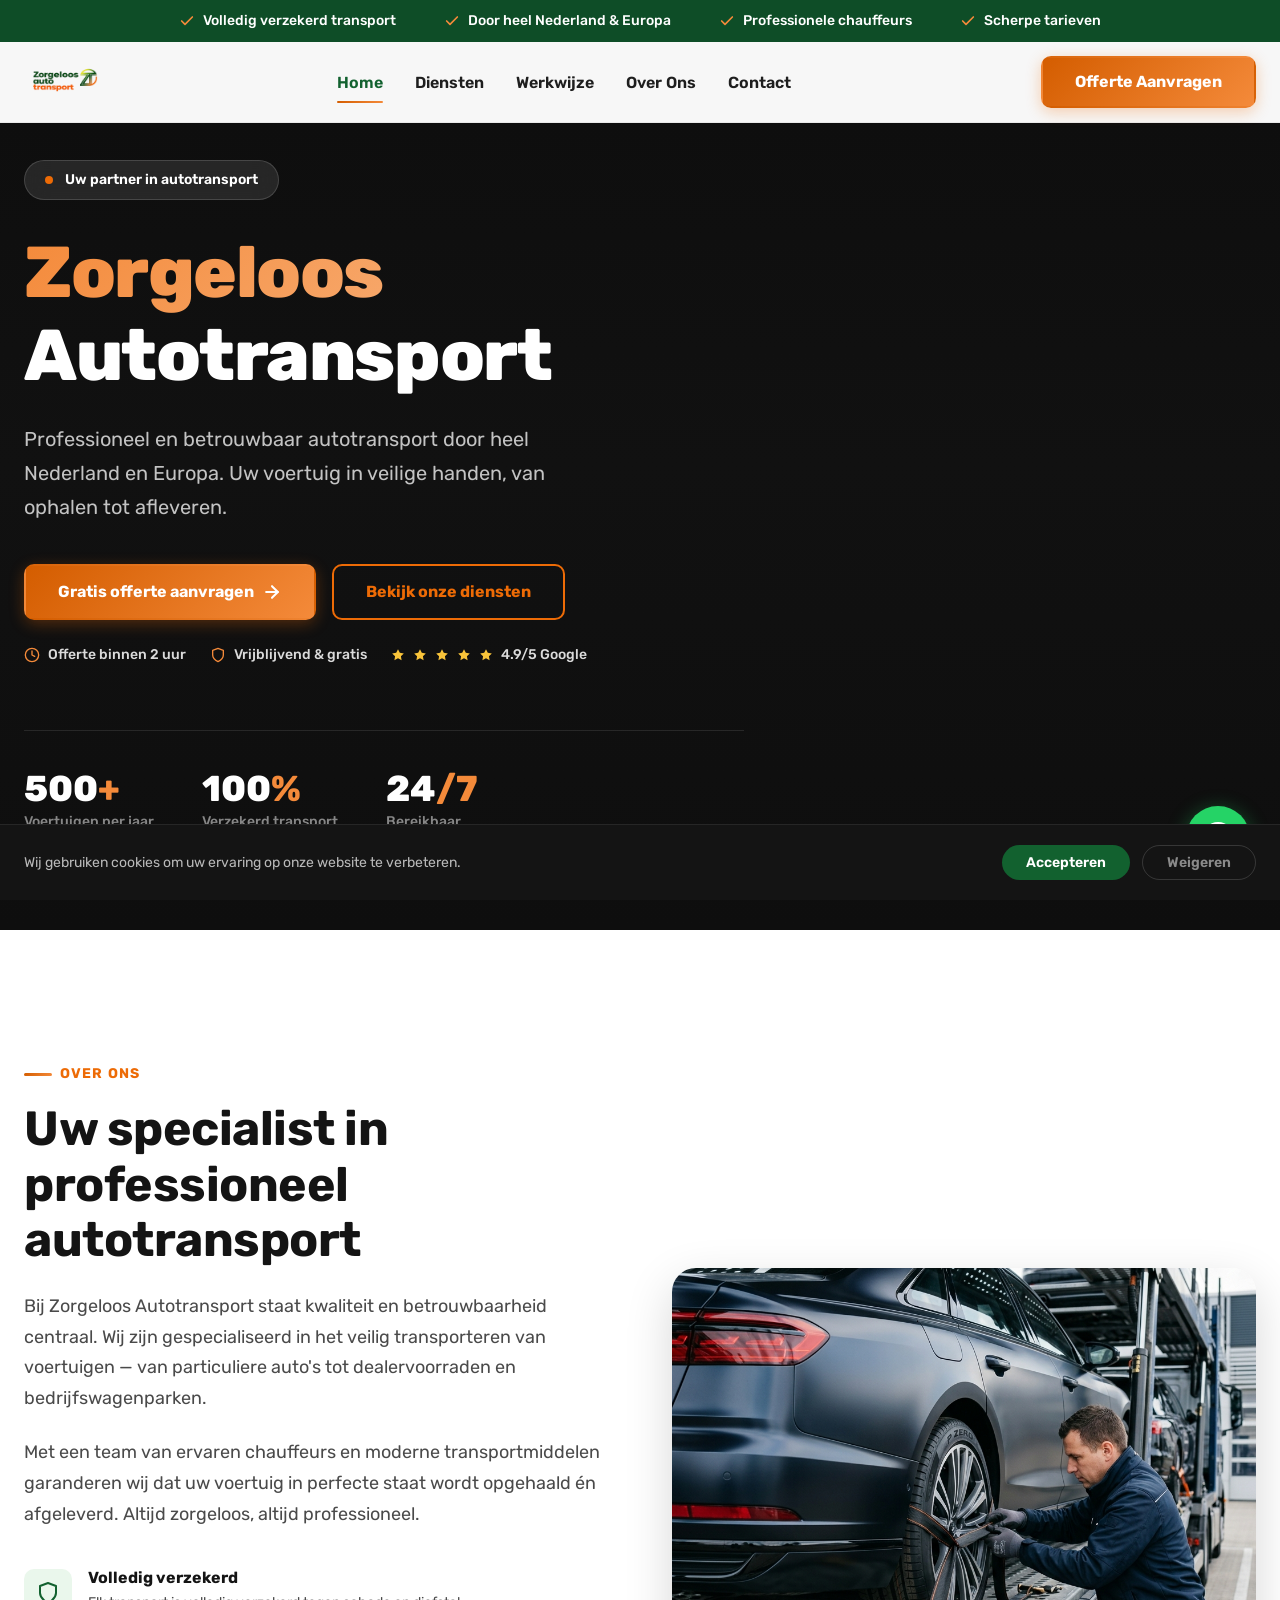
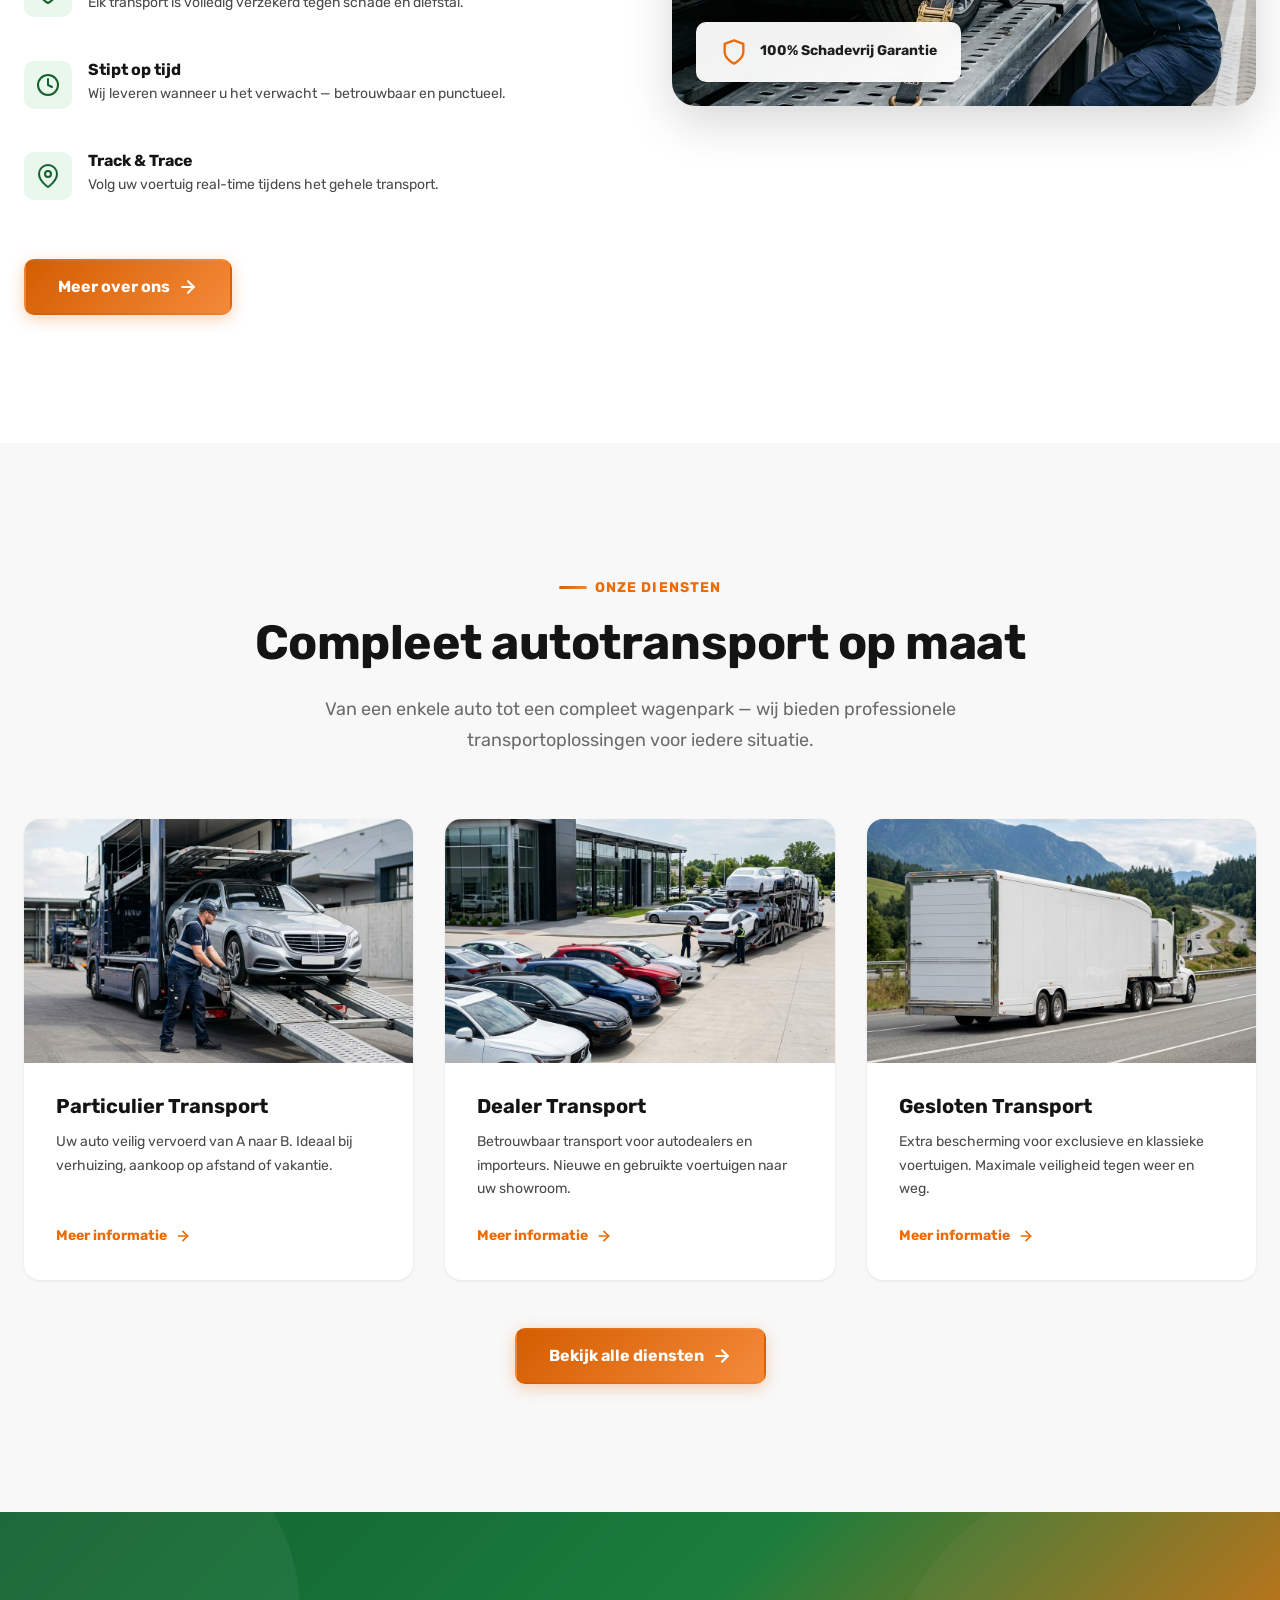
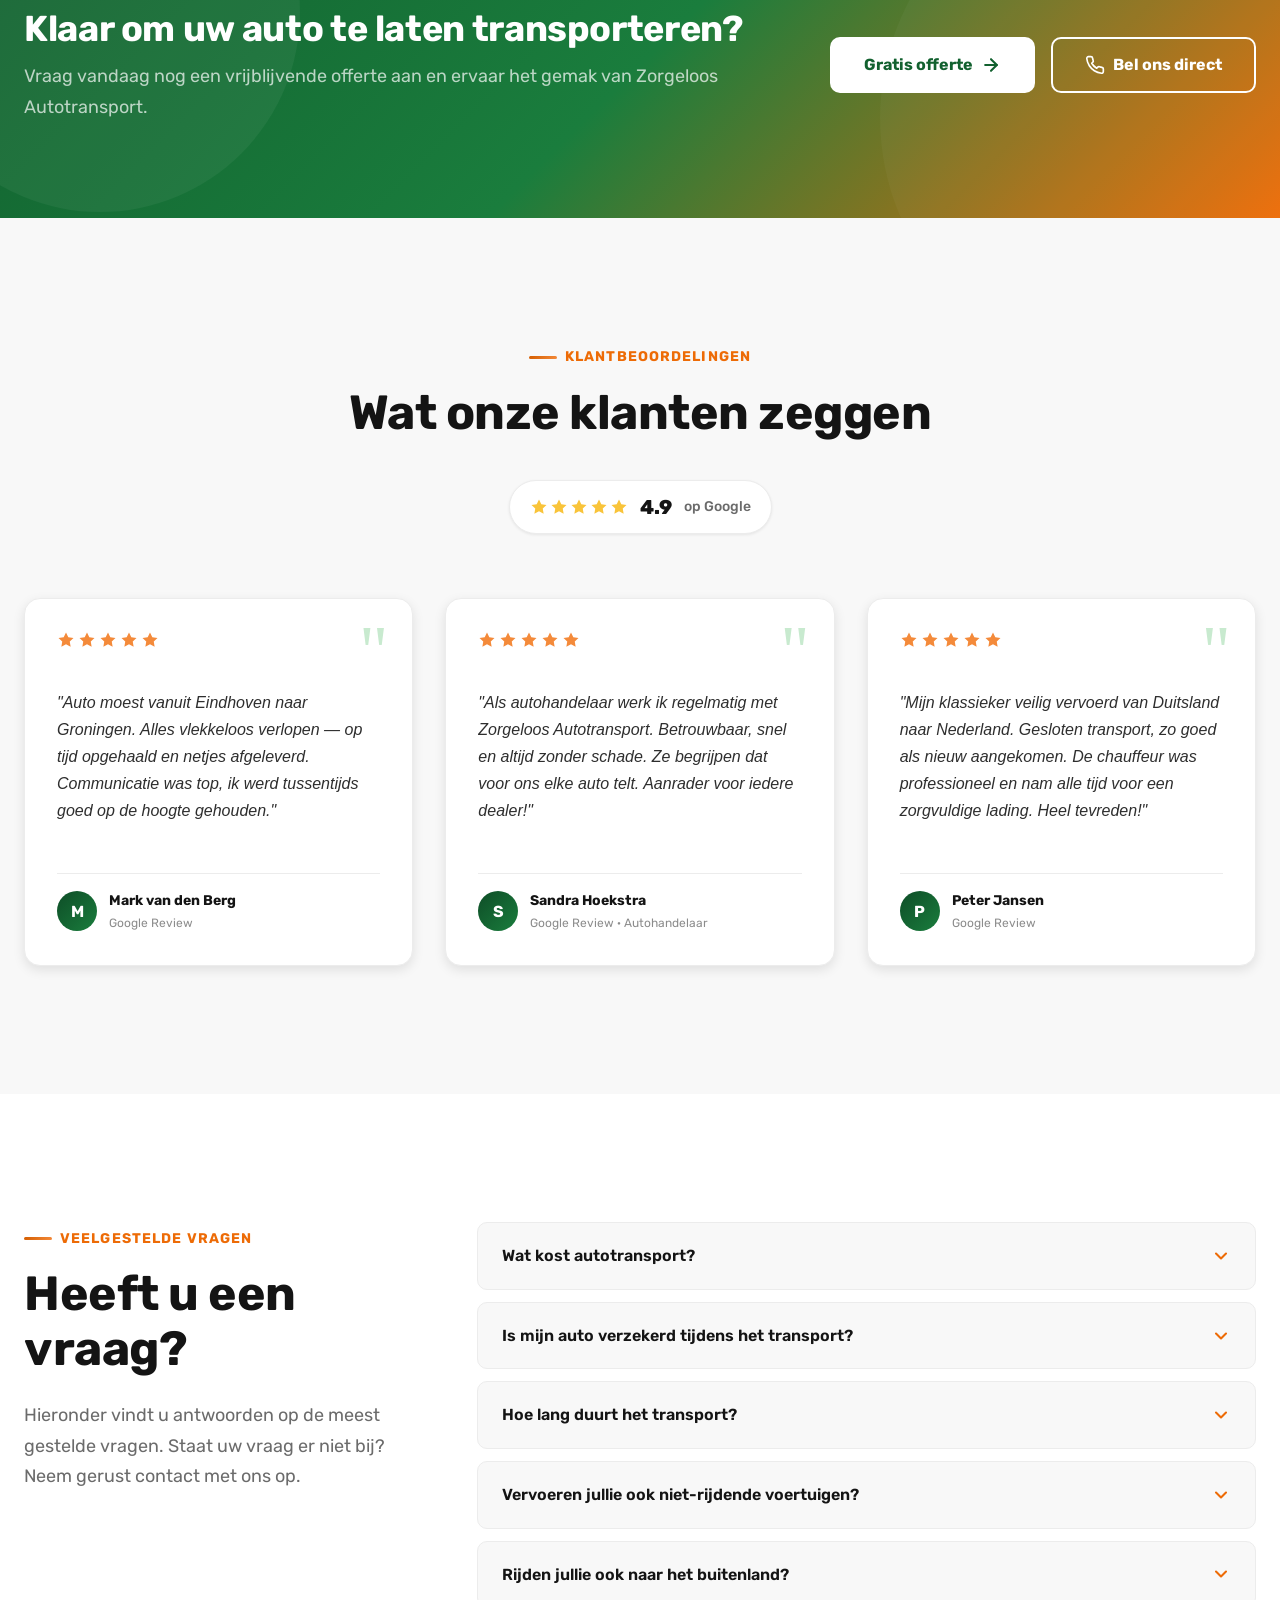
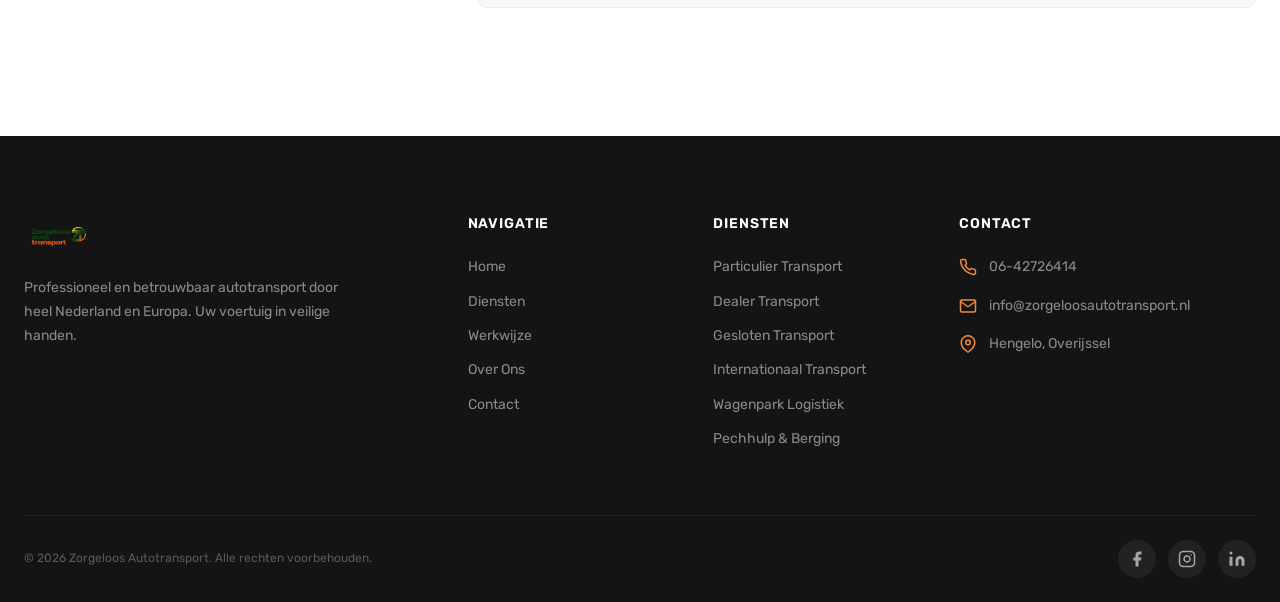
==== commit 2d81aa5e: "Auto-update via Claude Code [2026-04-13]" ====
--- a/index.html
+++ b/index.html
@@ -174,6 +174,24 @@
             Bekijk onze diensten
           </a>
         </div>
+        <div class="hero-trust-row">
+          <div class="hero-trust-item">
+            <svg viewBox="0 0 24 24" fill="none" stroke="currentColor" stroke-width="2" stroke-linecap="round" stroke-linejoin="round"><circle cx="12" cy="12" r="10"/><polyline points="12 6 12 12 16 14"/></svg>
+            Offerte binnen 2 uur
+          </div>
+          <div class="hero-trust-item">
+            <svg viewBox="0 0 24 24" fill="none" stroke="currentColor" stroke-width="2" stroke-linecap="round" stroke-linejoin="round"><path d="M12 22s8-4 8-10V5l-8-3-8 3v7c0 6 8 10 8 10z"/></svg>
+            Vrijblijvend & gratis
+          </div>
+          <div class="hero-trust-item">
+            <svg viewBox="0 0 24 24" fill="currentColor" stroke="none"><path d="M12 2l3.09 6.26L22 9.27l-5 4.87 1.18 6.88L12 17.77l-6.18 3.25L7 14.14 2 9.27l6.91-1.01L12 2z"/></svg>
+            <svg viewBox="0 0 24 24" fill="currentColor" stroke="none"><path d="M12 2l3.09 6.26L22 9.27l-5 4.87 1.18 6.88L12 17.77l-6.18 3.25L7 14.14 2 9.27l6.91-1.01L12 2z"/></svg>
+            <svg viewBox="0 0 24 24" fill="currentColor" stroke="none"><path d="M12 2l3.09 6.26L22 9.27l-5 4.87 1.18 6.88L12 17.77l-6.18 3.25L7 14.14 2 9.27l6.91-1.01L12 2z"/></svg>
+            <svg viewBox="0 0 24 24" fill="currentColor" stroke="none"><path d="M12 2l3.09 6.26L22 9.27l-5 4.87 1.18 6.88L12 17.77l-6.18 3.25L7 14.14 2 9.27l6.91-1.01L12 2z"/></svg>
+            <svg viewBox="0 0 24 24" fill="currentColor" stroke="none"><path d="M12 2l3.09 6.26L22 9.27l-5 4.87 1.18 6.88L12 17.77l-6.18 3.25L7 14.14 2 9.27l6.91-1.01L12 2z"/></svg>
+            <span>4.9/5 Google</span>
+          </div>
+        </div>
         <div class="hero-stats">
           <div class="hero-stat">
             <div class="hero-stat-number">500<span class="accent">+</span></div>
@@ -344,6 +362,148 @@
     </div>
   </section>
 
+  <!-- ========== REVIEWS ========== -->
+  <section class="reviews-section">
+    <div class="container">
+      <div class="reviews-header reveal">
+        <span class="section-label">Klantbeoordelingen</span>
+        <h2 class="section-title">Wat onze klanten zeggen</h2>
+        <div class="google-rating-bar">
+          <div class="google-rating-stars">
+            <svg viewBox="0 0 24 24" fill="currentColor"><path d="M12 2l3.09 6.26L22 9.27l-5 4.87 1.18 6.88L12 17.77l-6.18 3.25L7 14.14 2 9.27l6.91-1.01L12 2z"/></svg>
+            <svg viewBox="0 0 24 24" fill="currentColor"><path d="M12 2l3.09 6.26L22 9.27l-5 4.87 1.18 6.88L12 17.77l-6.18 3.25L7 14.14 2 9.27l6.91-1.01L12 2z"/></svg>
+            <svg viewBox="0 0 24 24" fill="currentColor"><path d="M12 2l3.09 6.26L22 9.27l-5 4.87 1.18 6.88L12 17.77l-6.18 3.25L7 14.14 2 9.27l6.91-1.01L12 2z"/></svg>
+            <svg viewBox="0 0 24 24" fill="currentColor"><path d="M12 2l3.09 6.26L22 9.27l-5 4.87 1.18 6.88L12 17.77l-6.18 3.25L7 14.14 2 9.27l6.91-1.01L12 2z"/></svg>
+            <svg viewBox="0 0 24 24" fill="currentColor"><path d="M12 2l3.09 6.26L22 9.27l-5 4.87 1.18 6.88L12 17.77l-6.18 3.25L7 14.14 2 9.27l6.91-1.01L12 2z"/></svg>
+          </div>
+          <span class="google-rating-score">4.9</span>
+          <span class="google-rating-label">op Google</span>
+        </div>
+      </div>
+
+      <div class="reviews-grid stagger-children">
+        <div class="review-card reveal">
+          <div class="review-stars">
+            <svg viewBox="0 0 24 24" fill="currentColor"><path d="M12 2l3.09 6.26L22 9.27l-5 4.87 1.18 6.88L12 17.77l-6.18 3.25L7 14.14 2 9.27l6.91-1.01L12 2z"/></svg>
+            <svg viewBox="0 0 24 24" fill="currentColor"><path d="M12 2l3.09 6.26L22 9.27l-5 4.87 1.18 6.88L12 17.77l-6.18 3.25L7 14.14 2 9.27l6.91-1.01L12 2z"/></svg>
+            <svg viewBox="0 0 24 24" fill="currentColor"><path d="M12 2l3.09 6.26L22 9.27l-5 4.87 1.18 6.88L12 17.77l-6.18 3.25L7 14.14 2 9.27l6.91-1.01L12 2z"/></svg>
+            <svg viewBox="0 0 24 24" fill="currentColor"><path d="M12 2l3.09 6.26L22 9.27l-5 4.87 1.18 6.88L12 17.77l-6.18 3.25L7 14.14 2 9.27l6.91-1.01L12 2z"/></svg>
+            <svg viewBox="0 0 24 24" fill="currentColor"><path d="M12 2l3.09 6.26L22 9.27l-5 4.87 1.18 6.88L12 17.77l-6.18 3.25L7 14.14 2 9.27l6.91-1.01L12 2z"/></svg>
+          </div>
+          <p class="review-text">"Auto moest vanuit Eindhoven naar Groningen. Alles vlekkeloos verlopen — op tijd opgehaald en netjes afgeleverd. Communicatie was top, ik werd tussentijds goed op de hoogte gehouden."</p>
+          <div class="review-author">
+            <div class="review-author-avatar">M</div>
+            <div>
+              <div class="review-author-name">Mark van den Berg</div>
+              <div class="review-source">Google Review</div>
+            </div>
+          </div>
+        </div>
+
+        <div class="review-card reveal">
+          <div class="review-stars">
+            <svg viewBox="0 0 24 24" fill="currentColor"><path d="M12 2l3.09 6.26L22 9.27l-5 4.87 1.18 6.88L12 17.77l-6.18 3.25L7 14.14 2 9.27l6.91-1.01L12 2z"/></svg>
+            <svg viewBox="0 0 24 24" fill="currentColor"><path d="M12 2l3.09 6.26L22 9.27l-5 4.87 1.18 6.88L12 17.77l-6.18 3.25L7 14.14 2 9.27l6.91-1.01L12 2z"/></svg>
+            <svg viewBox="0 0 24 24" fill="currentColor"><path d="M12 2l3.09 6.26L22 9.27l-5 4.87 1.18 6.88L12 17.77l-6.18 3.25L7 14.14 2 9.27l6.91-1.01L12 2z"/></svg>
+            <svg viewBox="0 0 24 24" fill="currentColor"><path d="M12 2l3.09 6.26L22 9.27l-5 4.87 1.18 6.88L12 17.77l-6.18 3.25L7 14.14 2 9.27l6.91-1.01L12 2z"/></svg>
+            <svg viewBox="0 0 24 24" fill="currentColor"><path d="M12 2l3.09 6.26L22 9.27l-5 4.87 1.18 6.88L12 17.77l-6.18 3.25L7 14.14 2 9.27l6.91-1.01L12 2z"/></svg>
+          </div>
+          <p class="review-text">"Als autohandelaar werk ik regelmatig met Zorgeloos Autotransport. Betrouwbaar, snel en altijd zonder schade. Ze begrijpen dat voor ons elke auto telt. Aanrader voor iedere dealer!"</p>
+          <div class="review-author">
+            <div class="review-author-avatar">S</div>
+            <div>
+              <div class="review-author-name">Sandra Hoekstra</div>
+              <div class="review-source">Google Review · Autohandelaar</div>
+            </div>
+          </div>
+        </div>
+
+        <div class="review-card reveal">
+          <div class="review-stars">
+            <svg viewBox="0 0 24 24" fill="currentColor"><path d="M12 2l3.09 6.26L22 9.27l-5 4.87 1.18 6.88L12 17.77l-6.18 3.25L7 14.14 2 9.27l6.91-1.01L12 2z"/></svg>
+            <svg viewBox="0 0 24 24" fill="currentColor"><path d="M12 2l3.09 6.26L22 9.27l-5 4.87 1.18 6.88L12 17.77l-6.18 3.25L7 14.14 2 9.27l6.91-1.01L12 2z"/></svg>
+            <svg viewBox="0 0 24 24" fill="currentColor"><path d="M12 2l3.09 6.26L22 9.27l-5 4.87 1.18 6.88L12 17.77l-6.18 3.25L7 14.14 2 9.27l6.91-1.01L12 2z"/></svg>
+            <svg viewBox="0 0 24 24" fill="currentColor"><path d="M12 2l3.09 6.26L22 9.27l-5 4.87 1.18 6.88L12 17.77l-6.18 3.25L7 14.14 2 9.27l6.91-1.01L12 2z"/></svg>
+            <svg viewBox="0 0 24 24" fill="currentColor"><path d="M12 2l3.09 6.26L22 9.27l-5 4.87 1.18 6.88L12 17.77l-6.18 3.25L7 14.14 2 9.27l6.91-1.01L12 2z"/></svg>
+          </div>
+          <p class="review-text">"Mijn klassieker veilig vervoerd van Duitsland naar Nederland. Gesloten transport, zo goed als nieuw aangekomen. De chauffeur was professioneel en nam alle tijd voor een zorgvuldige lading. Heel tevreden!"</p>
+          <div class="review-author">
+            <div class="review-author-avatar">P</div>
+            <div>
+              <div class="review-author-name">Peter Jansen</div>
+              <div class="review-source">Google Review</div>
+            </div>
+          </div>
+        </div>
+      </div>
+    </div>
+  </section>
+
+  <!-- ========== FAQ ========== -->
+  <section class="faq-section">
+    <div class="container">
+      <div class="faq-inner">
+        <div class="faq-header reveal">
+          <span class="section-label">Veelgestelde vragen</span>
+          <h2 class="section-title">Heeft u een vraag?</h2>
+          <p class="section-description">Hieronder vindt u antwoorden op de meest gestelde vragen. Staat uw vraag er niet bij? Neem gerust contact met ons op.</p>
+        </div>
+
+        <div class="faq-list reveal">
+          <details class="faq-item">
+            <summary class="faq-question">
+              Wat kost autotransport?
+              <svg class="faq-icon" viewBox="0 0 24 24" fill="none" stroke="currentColor" stroke-width="2.5" stroke-linecap="round" stroke-linejoin="round"><polyline points="6 9 12 15 18 9"/></svg>
+            </summary>
+            <div class="faq-answer">
+              <p>De prijs hangt af van de afstand, het type voertuig en de gewenste service (open of gesloten transport). Vraag een vrijblijvende offerte aan — wij reageren doorgaans binnen 2 uur met een scherpe prijs op maat.</p>
+            </div>
+          </details>
+
+          <details class="faq-item">
+            <summary class="faq-question">
+              Is mijn auto verzekerd tijdens het transport?
+              <svg class="faq-icon" viewBox="0 0 24 24" fill="none" stroke="currentColor" stroke-width="2.5" stroke-linecap="round" stroke-linejoin="round"><polyline points="6 9 12 15 18 9"/></svg>
+            </summary>
+            <div class="faq-answer">
+              <p>Ja, elk transport is volledig verzekerd. Uw voertuig is gedekt tegen schade en diefstal tijdens het gehele transport, van ophalen tot afleveren.</p>
+            </div>
+          </details>
+
+          <details class="faq-item">
+            <summary class="faq-question">
+              Hoe lang duurt het transport?
+              <svg class="faq-icon" viewBox="0 0 24 24" fill="none" stroke="currentColor" stroke-width="2.5" stroke-linecap="round" stroke-linejoin="round"><polyline points="6 9 12 15 18 9"/></svg>
+            </summary>
+            <div class="faq-answer">
+              <p>Binnen Nederland rekenen wij doorgaans 1–3 werkdagen. Voor internationaal transport hangt de levertijd af van de bestemming. Na uw offerte bespreken wij de exacte planning.</p>
+            </div>
+          </details>
+
+          <details class="faq-item">
+            <summary class="faq-question">
+              Vervoeren jullie ook niet-rijdende voertuigen?
+              <svg class="faq-icon" viewBox="0 0 24 24" fill="none" stroke="currentColor" stroke-width="2.5" stroke-linecap="round" stroke-linejoin="round"><polyline points="6 9 12 15 18 9"/></svg>
+            </summary>
+            <div class="faq-answer">
+              <p>Ja, wij transporteren ook niet-rijdende voertuigen. Wij beschikken over de juiste middelen om ook defecte of beschadigde auto's veilig te laden en te vervoeren.</p>
+            </div>
+          </details>
+
+          <details class="faq-item">
+            <summary class="faq-question">
+              Rijden jullie ook naar het buitenland?
+              <svg class="faq-icon" viewBox="0 0 24 24" fill="none" stroke="currentColor" stroke-width="2.5" stroke-linecap="round" stroke-linejoin="round"><polyline points="6 9 12 15 18 9"/></svg>
+            </summary>
+            <div class="faq-answer">
+              <p>Zeker. Wij verzorgen autotransport door heel Europa. Van Duitsland, België en Spanje tot verdere bestemmingen — neem contact op voor de mogelijkheden en een passende prijs.</p>
+            </div>
+          </details>
+        </div>
+      </div>
+    </div>
+  </section>
+
   <!-- ========== FOOTER ========== -->
   <footer class="site-footer">
     <div class="container">
--- a/style.css
+++ b/style.css
@@ -1986,3 +1986,270 @@
     text-align: center;
   }
 }
+
+/* ---------- HERO TRUST ROW ---------- */
+.hero-trust-row {
+  display: flex;
+  align-items: center;
+  gap: var(--space-6);
+  margin-top: var(--space-6);
+  flex-wrap: wrap;
+}
+
+.hero-trust-item {
+  display: flex;
+  align-items: center;
+  gap: var(--space-2);
+  color: rgba(255,255,255,0.85);
+  font-size: var(--font-size-sm);
+  font-weight: 500;
+}
+
+.hero-trust-item svg {
+  width: 16px;
+  height: 16px;
+  flex-shrink: 0;
+  color: var(--orange-400);
+}
+
+/* star icons in trust row */
+.hero-trust-item svg[fill="currentColor"] {
+  color: #F9C43A;
+  width: 14px;
+  height: 14px;
+}
+
+@media (max-width: 640px) {
+  .hero-trust-row {
+    gap: var(--space-4);
+  }
+}
+
+/* ---------- REVIEWS SECTION ---------- */
+.reviews-section {
+  padding: var(--space-32) 0;
+  background: var(--neutral-50);
+}
+
+.reviews-header {
+  text-align: center;
+  margin-bottom: var(--space-16);
+}
+
+.reviews-header .section-label {
+  display: flex;
+  justify-content: center;
+}
+
+.google-rating-bar {
+  display: inline-flex;
+  align-items: center;
+  gap: var(--space-3);
+  background: var(--white);
+  border: 1px solid var(--neutral-100);
+  border-radius: var(--radius-full);
+  padding: 10px 20px;
+  margin-top: var(--space-4);
+  box-shadow: var(--shadow-sm);
+}
+
+.google-rating-stars {
+  display: flex;
+  gap: 2px;
+}
+
+.google-rating-stars svg {
+  width: 18px;
+  height: 18px;
+  color: #F9C43A;
+}
+
+.google-rating-score {
+  font-size: var(--font-size-xl);
+  font-weight: 800;
+  color: var(--neutral-900);
+}
+
+.google-rating-label {
+  font-size: var(--font-size-sm);
+  color: var(--neutral-500);
+  font-weight: 500;
+}
+
+.reviews-grid {
+  display: grid;
+  grid-template-columns: repeat(3, 1fr);
+  gap: var(--space-8);
+}
+
+.review-card {
+  background: var(--white);
+  border-radius: var(--radius-lg);
+  padding: var(--space-8);
+  box-shadow: var(--shadow-md);
+  border: 1px solid var(--neutral-100);
+  display: flex;
+  flex-direction: column;
+  gap: var(--space-6);
+  transition: transform var(--transition-base), box-shadow var(--transition-base);
+}
+
+.review-card:hover {
+  transform: translateY(-4px);
+  box-shadow: var(--shadow-xl);
+}
+
+.review-stars {
+  display: flex;
+  gap: 3px;
+}
+
+.review-stars svg {
+  width: 18px;
+  height: 18px;
+  color: #F9C43A;
+}
+
+.review-text {
+  font-size: var(--font-size-base);
+  color: var(--neutral-700);
+  line-height: 1.7;
+  flex: 1;
+  font-style: italic;
+}
+
+.review-author {
+  display: flex;
+  align-items: center;
+  gap: var(--space-3);
+  border-top: 1px solid var(--neutral-100);
+  padding-top: var(--space-4);
+}
+
+.review-author-avatar {
+  width: 40px;
+  height: 40px;
+  border-radius: var(--radius-full);
+  background: var(--gradient-green);
+  color: var(--white);
+  font-size: var(--font-size-base);
+  font-weight: 700;
+  display: flex;
+  align-items: center;
+  justify-content: center;
+  flex-shrink: 0;
+}
+
+.review-author-name {
+  font-size: var(--font-size-sm);
+  font-weight: 700;
+  color: var(--neutral-900);
+}
+
+.review-source {
+  font-size: var(--font-size-xs);
+  color: var(--neutral-400);
+  margin-top: 2px;
+}
+
+@media (max-width: 900px) {
+  .reviews-grid {
+    grid-template-columns: 1fr;
+    max-width: 540px;
+    margin: 0 auto;
+  }
+}
+
+/* ---------- FAQ SECTION ---------- */
+.faq-section {
+  padding: var(--space-32) 0;
+  background: var(--white);
+}
+
+.faq-inner {
+  display: grid;
+  grid-template-columns: 1fr 2fr;
+  gap: var(--space-16);
+  align-items: start;
+}
+
+.faq-header .section-description {
+  max-width: 380px;
+}
+
+.faq-list {
+  display: flex;
+  flex-direction: column;
+  gap: var(--space-3);
+}
+
+.faq-item {
+  border: 1px solid var(--neutral-100);
+  border-radius: var(--radius-md);
+  overflow: hidden;
+  background: var(--neutral-50);
+  transition: box-shadow var(--transition-base);
+}
+
+.faq-item[open] {
+  box-shadow: var(--shadow-md);
+  background: var(--white);
+}
+
+.faq-question {
+  display: flex;
+  align-items: center;
+  justify-content: space-between;
+  gap: var(--space-4);
+  padding: var(--space-5) var(--space-6);
+  font-size: var(--font-size-base);
+  font-weight: 600;
+  color: var(--neutral-900);
+  cursor: pointer;
+  list-style: none;
+  user-select: none;
+  transition: color var(--transition-fast);
+}
+
+.faq-question::-webkit-details-marker {
+  display: none;
+}
+
+.faq-question:hover {
+  color: var(--green-700);
+}
+
+.faq-icon {
+  width: 20px;
+  height: 20px;
+  flex-shrink: 0;
+  color: var(--orange-500);
+  transition: transform var(--transition-base);
+}
+
+.faq-item[open] .faq-icon {
+  transform: rotate(180deg);
+}
+
+.faq-answer {
+  padding: 0 var(--space-6) var(--space-5);
+  border-top: 1px solid var(--neutral-100);
+}
+
+.faq-answer p {
+  font-size: var(--font-size-base);
+  color: var(--neutral-600);
+  line-height: 1.7;
+  padding-top: var(--space-4);
+}
+
+@media (max-width: 900px) {
+  .faq-inner {
+    grid-template-columns: 1fr;
+    gap: var(--space-10);
+  }
+
+  .faq-header .section-description {
+    max-width: none;
+  }
+}
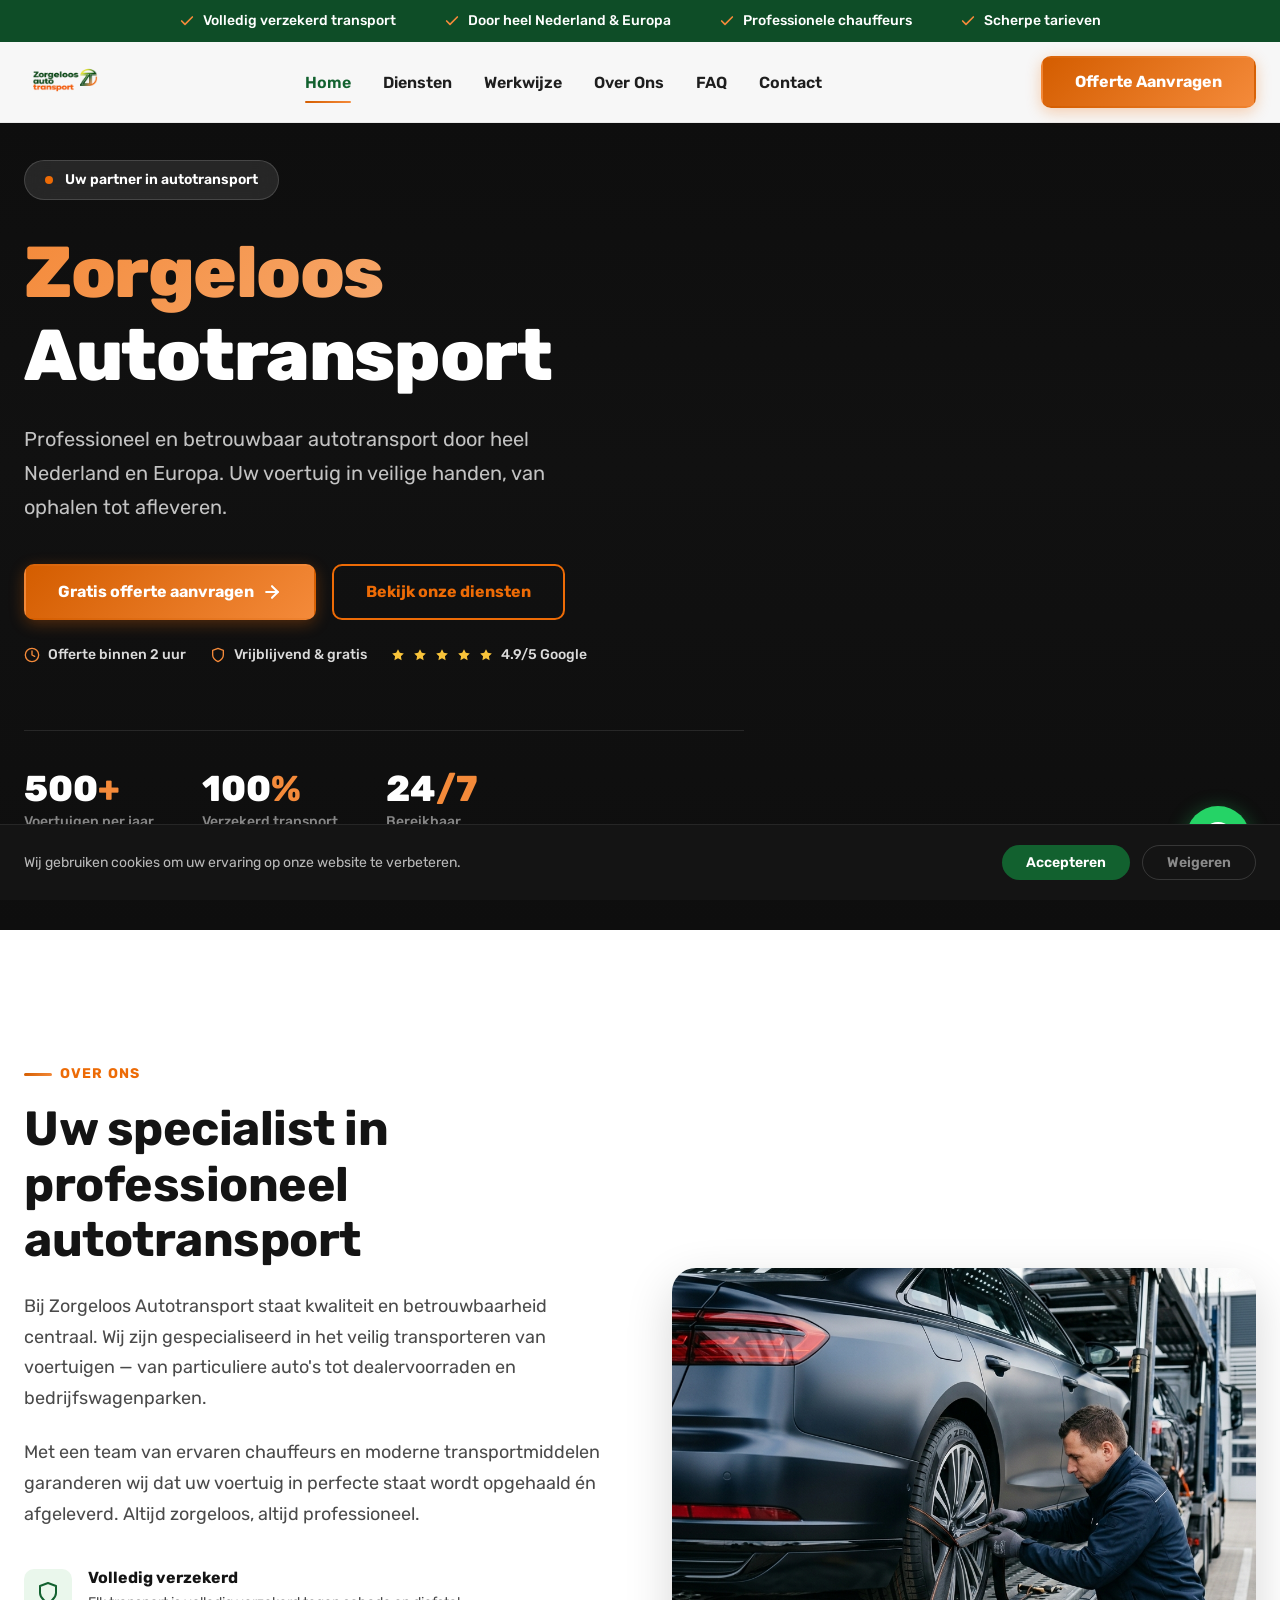
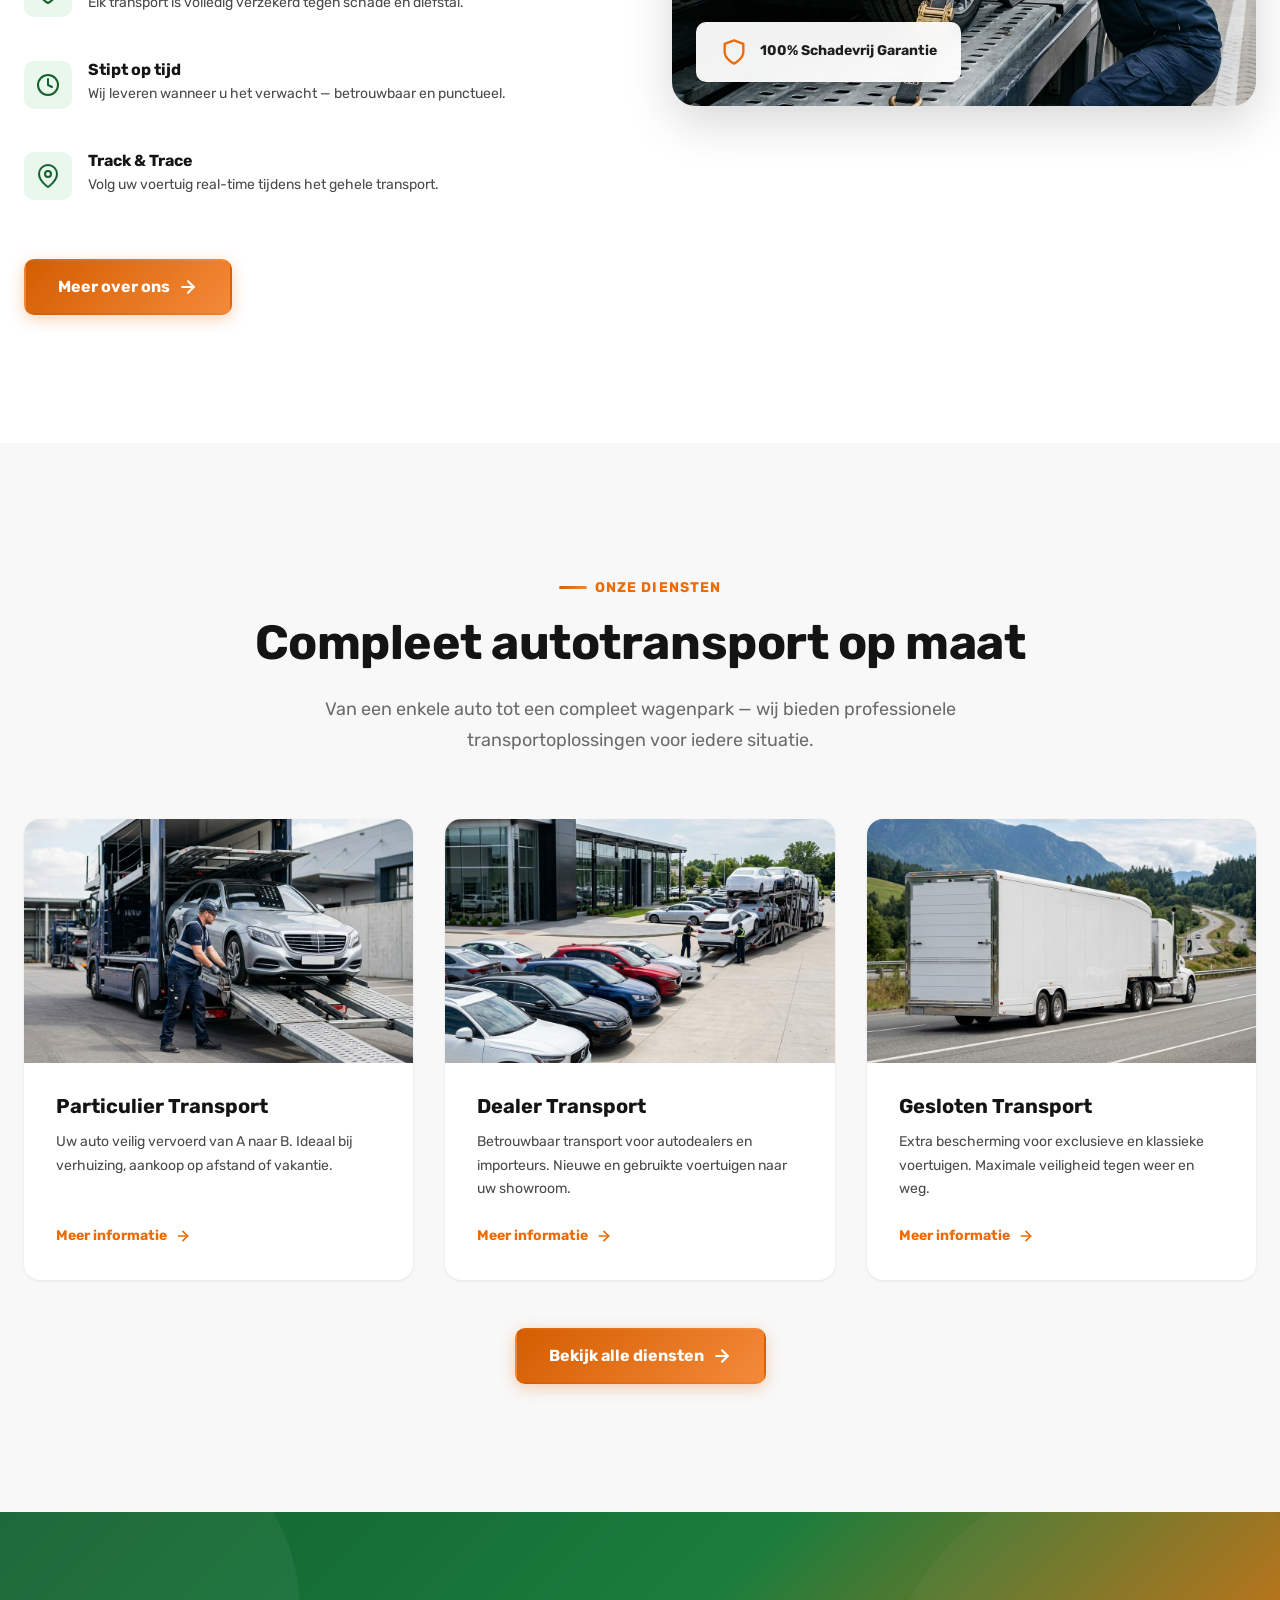
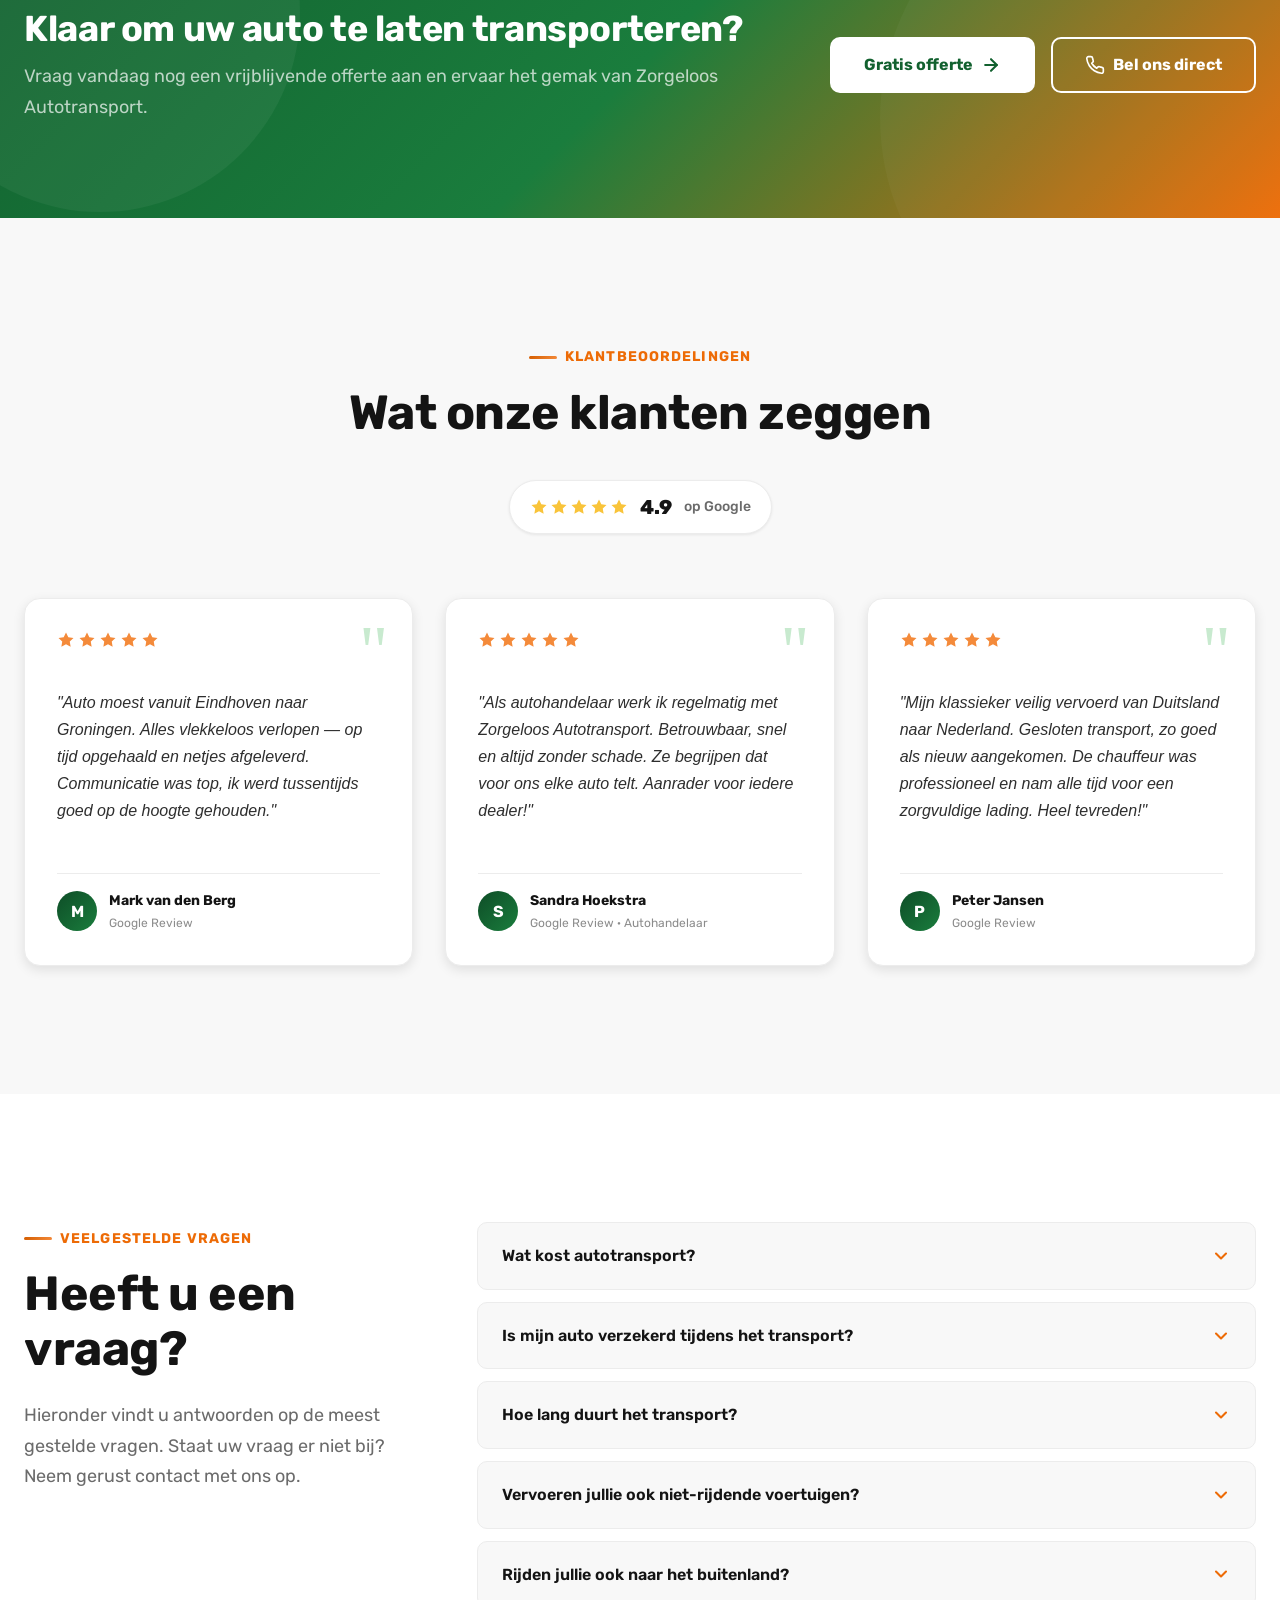
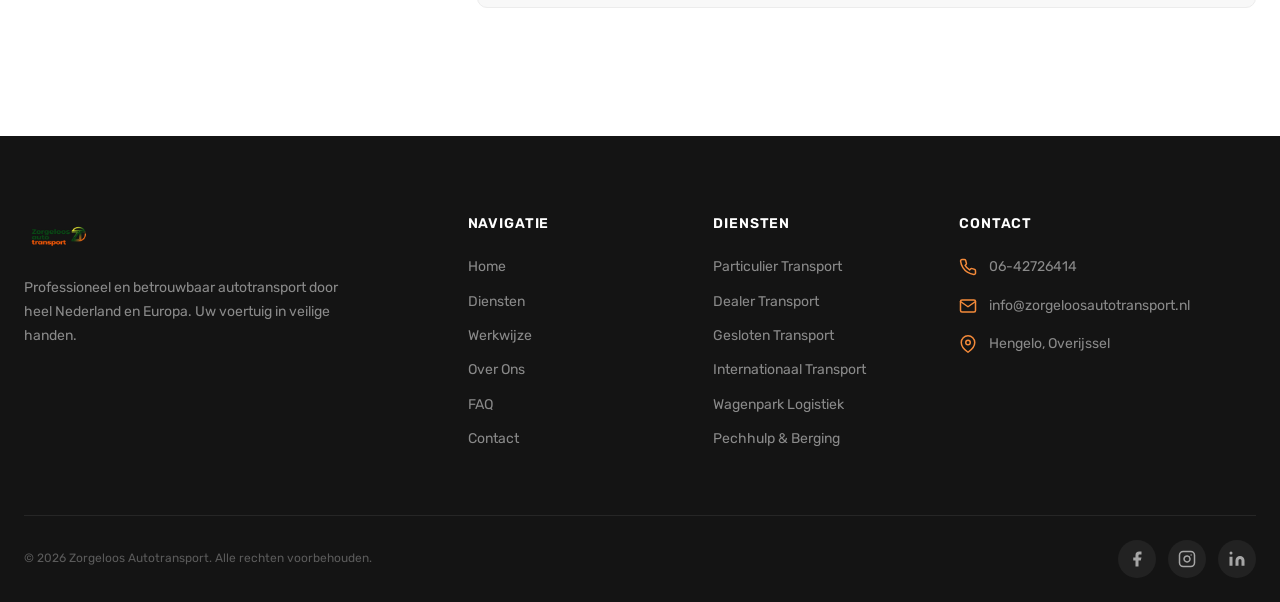
==== commit d7d1a6b7: "FAQ pagina toegevoegd met 20 vragen in 5 categorieën, Schema.org structured data en FAQ nav op alle " ====
--- a/index.html
+++ b/index.html
@@ -112,6 +112,7 @@
             <a href="diensten.html" class="nav-link">Diensten</a>
             <a href="werkwijze.html" class="nav-link">Werkwijze</a>
             <a href="over-ons.html" class="nav-link">Over Ons</a>
+            <a href="faq.html" class="nav-link">FAQ</a>
             <a href="contact.html" class="nav-link">Contact</a>
           </div>
 
@@ -135,6 +136,7 @@
         <a href="diensten.html" class="mobile-nav-link" data-nav>Diensten</a>
         <a href="werkwijze.html" class="mobile-nav-link" data-nav>Werkwijze</a>
         <a href="over-ons.html" class="mobile-nav-link" data-nav>Over Ons</a>
+        <a href="faq.html" class="mobile-nav-link" data-nav>FAQ</a>
         <a href="contact.html" class="mobile-nav-link" data-nav>Contact</a>
       </div>
       <div class="mobile-nav-cta">
@@ -520,6 +522,7 @@
             <a href="diensten.html" class="footer-link">Diensten</a>
             <a href="werkwijze.html" class="footer-link">Werkwijze</a>
             <a href="over-ons.html" class="footer-link">Over Ons</a>
+            <a href="faq.html" class="footer-link">FAQ</a>
             <a href="contact.html" class="footer-link">Contact</a>
           </div>
         </div>
--- a/style.css
+++ b/style.css
@@ -2253,3 +2253,250 @@
     max-width: none;
   }
 }
+
+/* ---------- FAQ PAGE: CATEGORIE NAVIGATIE ---------- */
+.faq-nav-section {
+  background: var(--white);
+  border-bottom: 1px solid var(--neutral-100);
+  padding: var(--space-6) 0;
+  position: sticky;
+  top: 130px;
+  z-index: 100;
+}
+
+.faq-cat-nav {
+  display: flex;
+  gap: var(--space-3);
+  flex-wrap: wrap;
+  justify-content: center;
+}
+
+.faq-cat-btn {
+  display: inline-flex;
+  align-items: center;
+  gap: var(--space-2);
+  padding: 10px 20px;
+  border-radius: var(--radius-full);
+  background: var(--neutral-50);
+  border: 1px solid var(--neutral-100);
+  font-size: var(--font-size-sm);
+  font-weight: 600;
+  color: var(--neutral-700);
+  text-decoration: none;
+  transition: all var(--transition-base);
+  white-space: nowrap;
+}
+
+.faq-cat-btn svg {
+  width: 16px;
+  height: 16px;
+  color: var(--orange-500);
+  flex-shrink: 0;
+}
+
+.faq-cat-btn:hover {
+  background: var(--orange-500);
+  border-color: var(--orange-500);
+  color: var(--white);
+  transform: translateY(-2px);
+  box-shadow: 0 4px 12px rgba(237,107,6,0.25);
+}
+
+.faq-cat-btn:hover svg {
+  color: var(--white);
+}
+
+@media (max-width: 768px) {
+  .faq-nav-section {
+    position: static;
+  }
+  .faq-cat-nav {
+    gap: var(--space-2);
+  }
+  .faq-cat-btn {
+    padding: 8px 14px;
+    font-size: var(--font-size-xs);
+  }
+}
+
+/* ---------- FAQ PAGE: HOOFDINHOUD ---------- */
+.faq-page-section {
+  padding: var(--space-24) 0 var(--space-32);
+  background: var(--neutral-50);
+}
+
+.faq-page-layout {
+  display: flex;
+  flex-direction: column;
+  gap: var(--space-20);
+}
+
+.faq-category {
+  background: var(--white);
+  border-radius: var(--radius-xl);
+  padding: var(--space-12);
+  box-shadow: var(--shadow-md);
+  border: 1px solid var(--neutral-100);
+}
+
+.faq-category-header {
+  display: flex;
+  align-items: flex-start;
+  gap: var(--space-5);
+  margin-bottom: var(--space-10);
+  padding-bottom: var(--space-8);
+  border-bottom: 2px solid var(--neutral-100);
+}
+
+.faq-category-icon {
+  width: 56px;
+  height: 56px;
+  border-radius: var(--radius-lg);
+  background: var(--gradient-orange);
+  display: flex;
+  align-items: center;
+  justify-content: center;
+  flex-shrink: 0;
+  box-shadow: 0 4px 12px rgba(237,107,6,0.25);
+}
+
+.faq-category-icon svg {
+  width: 26px;
+  height: 26px;
+  color: var(--white);
+}
+
+.faq-category-title {
+  font-size: var(--font-size-3xl);
+  font-weight: 700;
+  color: var(--neutral-900);
+  margin-top: var(--space-1);
+}
+
+.faq-category .section-label {
+  margin-bottom: var(--space-1);
+}
+
+.faq-list-items {
+  list-style: none;
+  margin-top: var(--space-3);
+  display: flex;
+  flex-direction: column;
+  gap: var(--space-2);
+}
+
+.faq-list-items li {
+  display: flex;
+  align-items: flex-start;
+  gap: var(--space-3);
+  font-size: var(--font-size-base);
+  color: var(--neutral-600);
+  line-height: 1.6;
+}
+
+.faq-list-items li::before {
+  content: '';
+  display: inline-block;
+  width: 6px;
+  height: 6px;
+  border-radius: var(--radius-full);
+  background: var(--orange-500);
+  margin-top: 8px;
+  flex-shrink: 0;
+}
+
+@media (max-width: 768px) {
+  .faq-category {
+    padding: var(--space-8);
+  }
+  .faq-category-title {
+    font-size: var(--font-size-2xl);
+  }
+  .faq-category-icon {
+    width: 44px;
+    height: 44px;
+  }
+  .faq-category-icon svg {
+    width: 20px;
+    height: 20px;
+  }
+}
+
+/* ---------- FAQ PAGE: CONTACT SECTIE ---------- */
+.faq-contact-section {
+  background: var(--gradient-green);
+  padding: var(--space-20) 0;
+}
+
+.faq-contact-inner {
+  display: grid;
+  grid-template-columns: auto 1fr auto;
+  gap: var(--space-10);
+  align-items: center;
+  background: rgba(255,255,255,0.08);
+  border-radius: var(--radius-xl);
+  padding: var(--space-10) var(--space-12);
+  border: 1px solid rgba(255,255,255,0.12);
+}
+
+.faq-contact-icon {
+  width: 72px;
+  height: 72px;
+  border-radius: var(--radius-lg);
+  background: rgba(255,255,255,0.12);
+  display: flex;
+  align-items: center;
+  justify-content: center;
+  flex-shrink: 0;
+}
+
+.faq-contact-icon svg {
+  width: 36px;
+  height: 36px;
+  color: var(--white);
+}
+
+.faq-contact-text h2 {
+  font-size: var(--font-size-3xl);
+  color: var(--white);
+  margin-bottom: var(--space-2);
+}
+
+.faq-contact-text p {
+  color: rgba(255,255,255,0.8);
+  font-size: var(--font-size-lg);
+  max-width: 520px;
+}
+
+.faq-contact-actions {
+  display: flex;
+  gap: var(--space-4);
+  flex-shrink: 0;
+}
+
+@media (max-width: 1024px) {
+  .faq-contact-inner {
+    grid-template-columns: 1fr;
+    text-align: center;
+    gap: var(--space-6);
+  }
+  .faq-contact-icon {
+    margin: 0 auto;
+  }
+  .faq-contact-text p {
+    max-width: none;
+  }
+  .faq-contact-actions {
+    justify-content: center;
+    flex-wrap: wrap;
+  }
+}
+
+@media (max-width: 480px) {
+  .faq-contact-inner {
+    padding: var(--space-8);
+  }
+  .faq-contact-text h2 {
+    font-size: var(--font-size-2xl);
+  }
+}
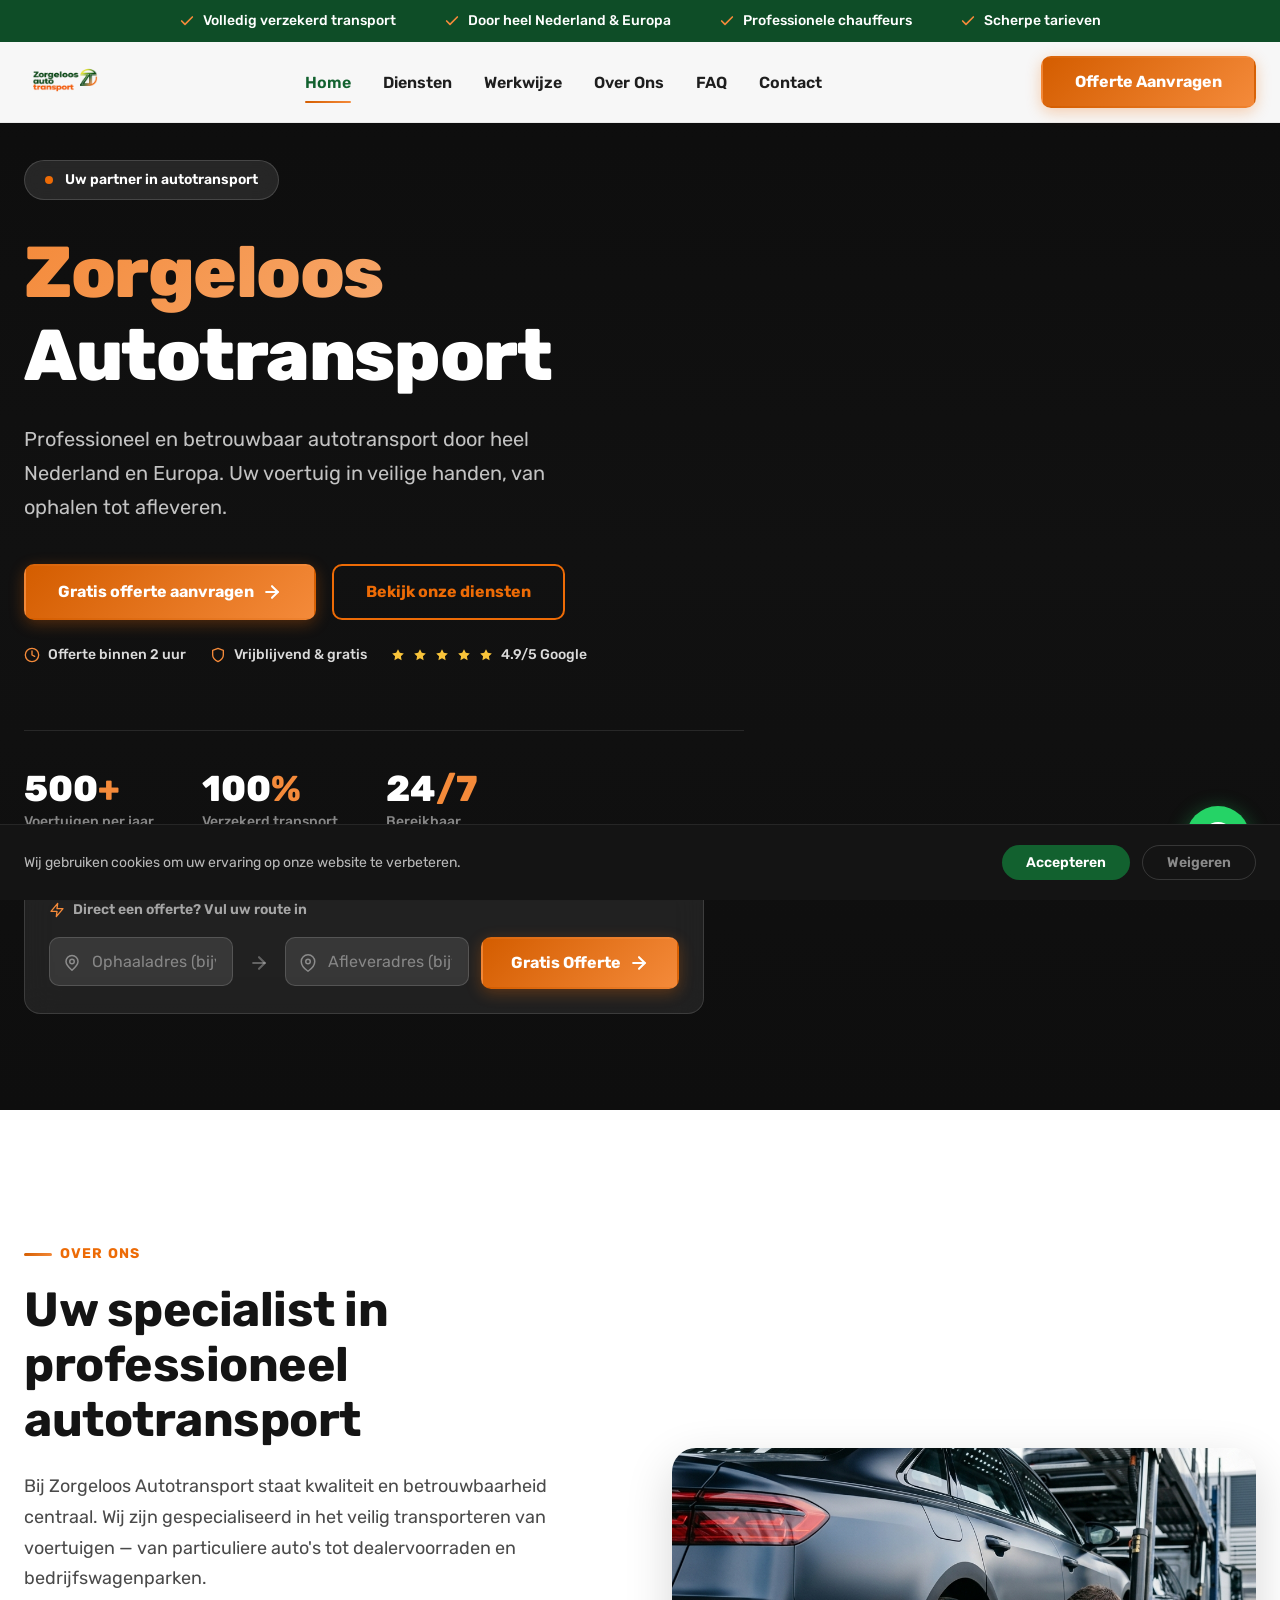
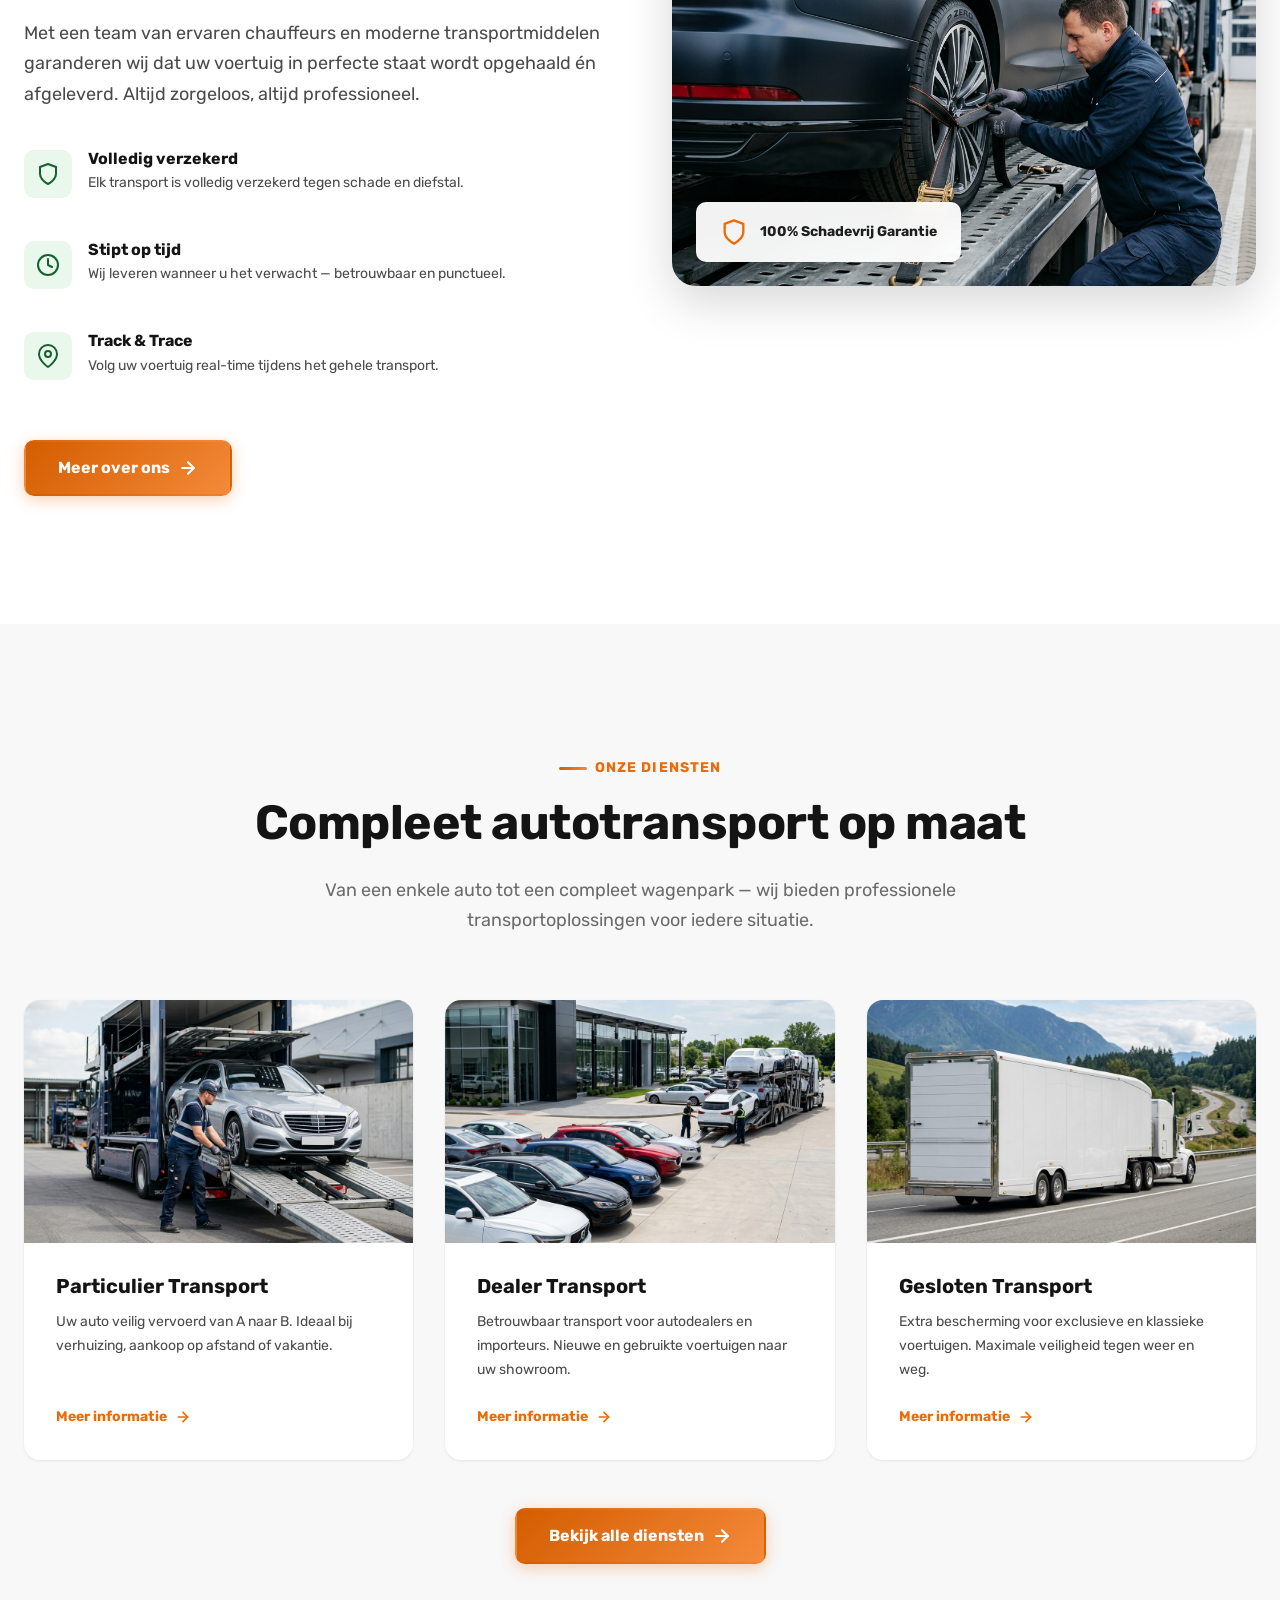
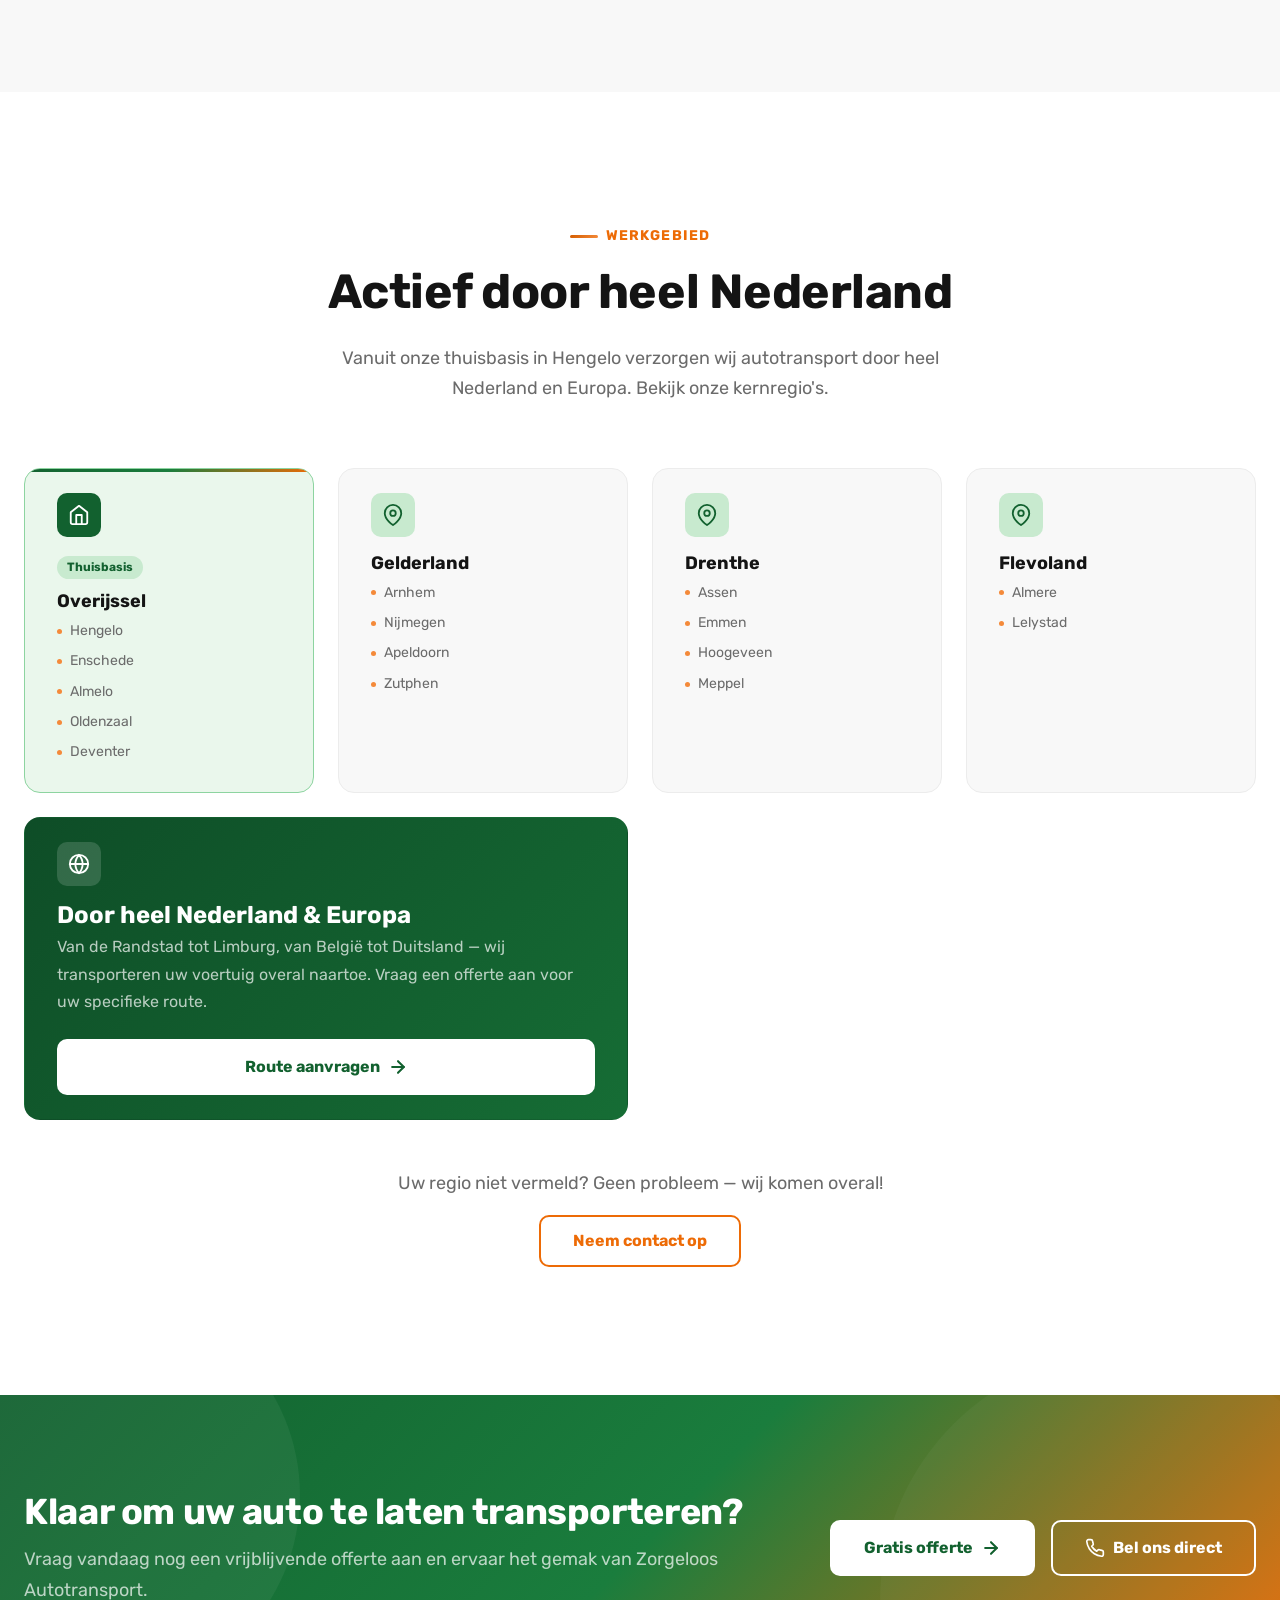
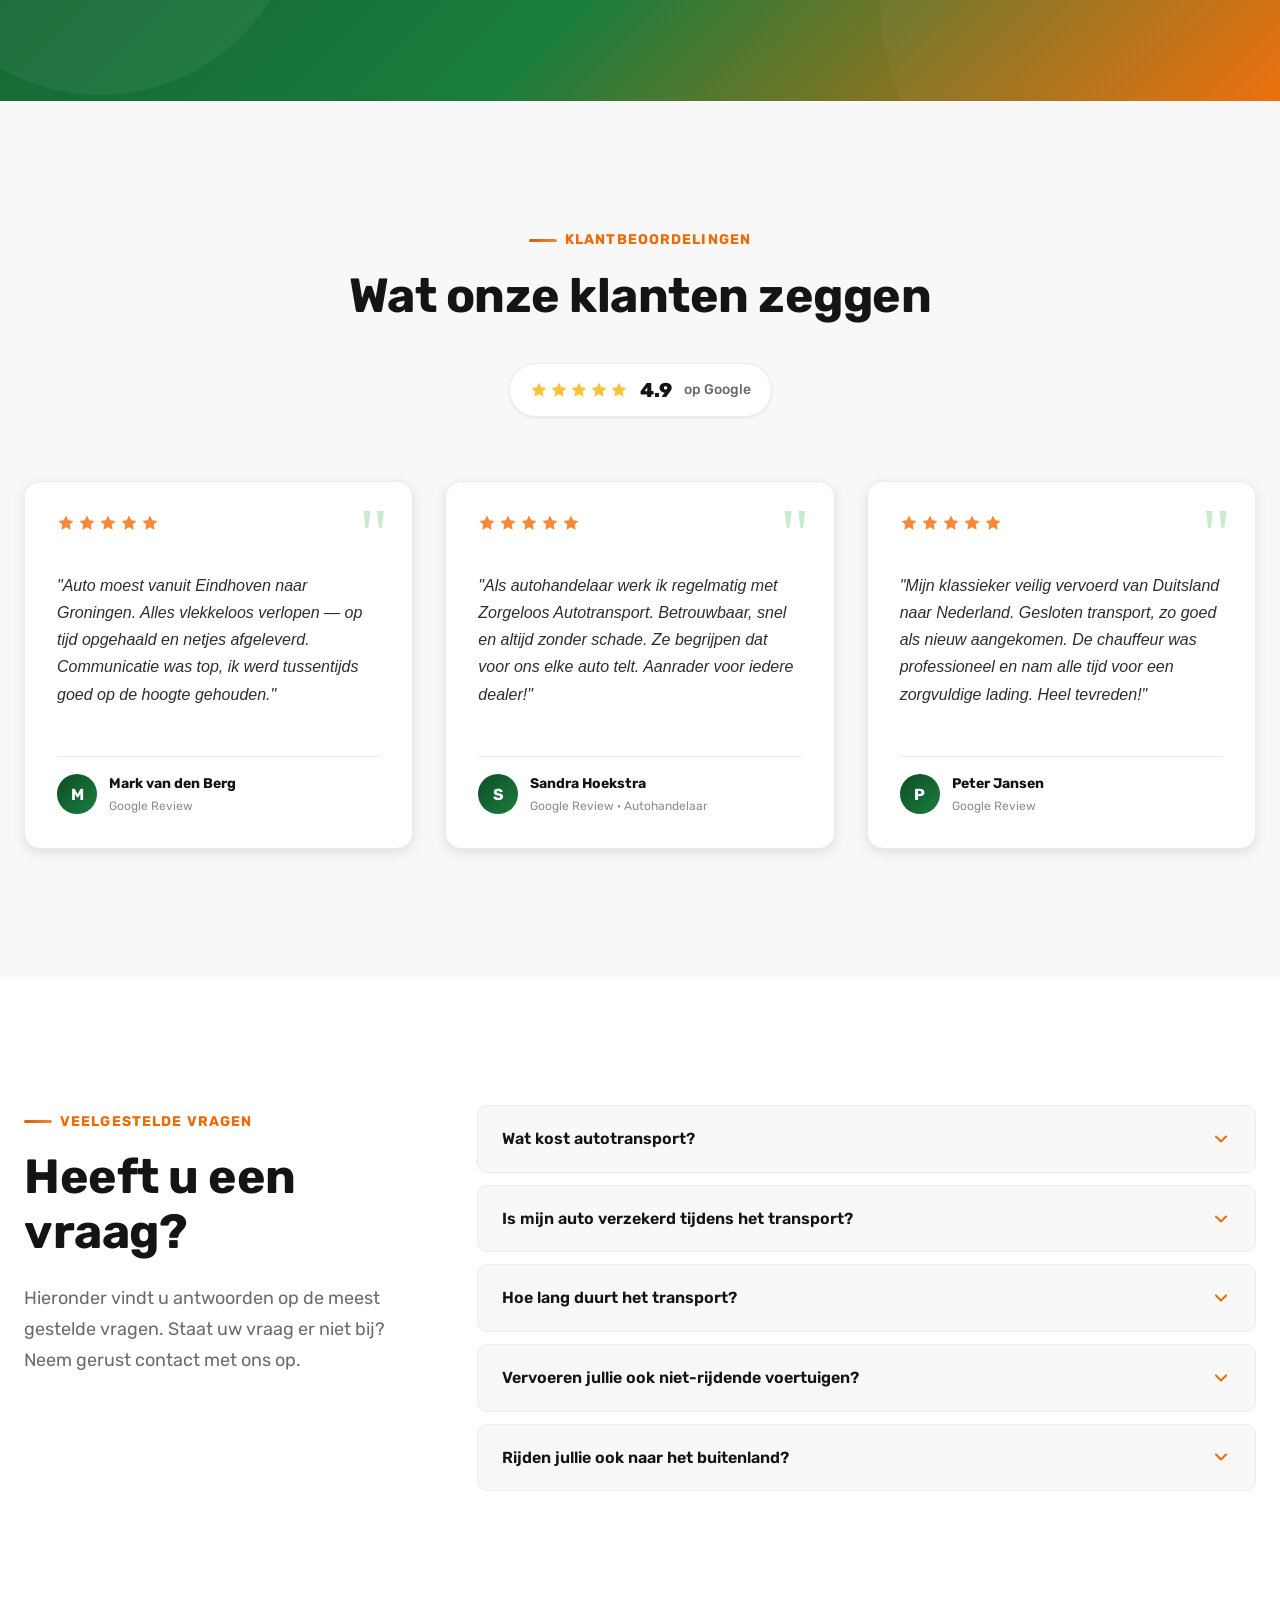
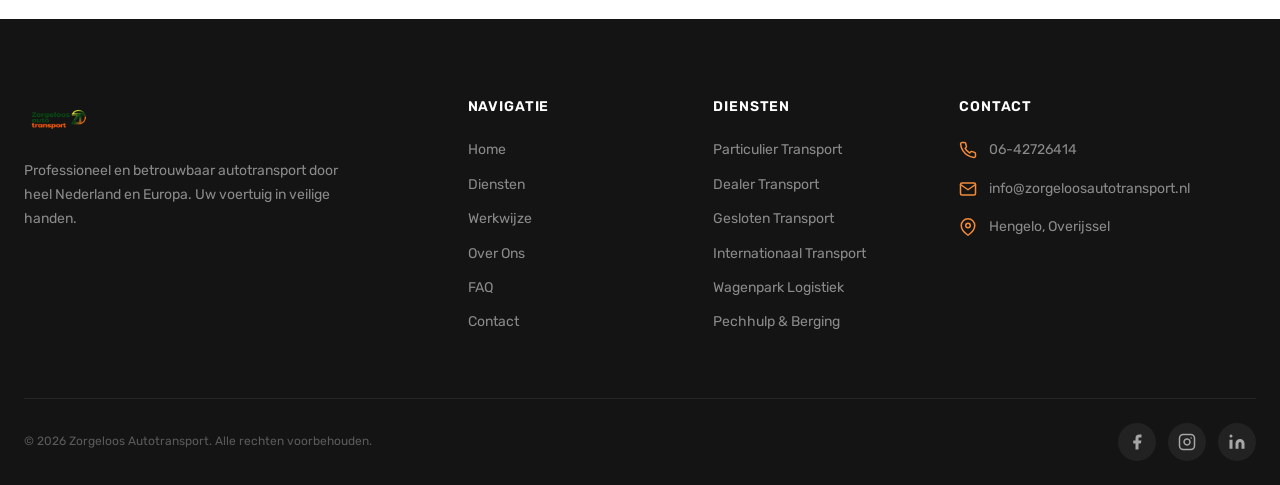
==== commit 96ec62b5: "feat: conversie-optimalisatie — 4 gaps gedicht - Quick-quote form in hero (Van → Naar → Gratis Offer" ====
--- a/index.html
+++ b/index.html
@@ -208,6 +208,33 @@
             <div class="hero-stat-label">Bereikbaar</div>
           </div>
         </div>
+
+        <!-- Quick Quote Form -->
+        <div class="hero-quote-form" id="hero-quote-form">
+          <div class="hero-quote-form-label">
+            <svg viewBox="0 0 24 24" fill="none" stroke="currentColor" stroke-width="2" stroke-linecap="round" stroke-linejoin="round"><path d="M13 2L3 14h9l-1 8 10-12h-9l1-8z"/></svg>
+            Direct een offerte? Vul uw route in
+          </div>
+          <form class="hero-quote-form-inner" onsubmit="handleHeroQuote(event)">
+            <div class="hero-quote-field">
+              <svg viewBox="0 0 24 24" fill="none" stroke="currentColor" stroke-width="2" stroke-linecap="round" stroke-linejoin="round"><circle cx="12" cy="10" r="3"/><path d="M12 21.7C17.3 17 20 13 20 10a8 8 0 1 0-16 0c0 3 2.7 7 8 11.7z"/></svg>
+              <input type="text" id="hero-ophaal" name="ophaal" placeholder="Ophaaladres (bijv. Amsterdam)" required />
+            </div>
+            <div class="hero-quote-arrow">
+              <svg viewBox="0 0 24 24" fill="none" stroke="currentColor" stroke-width="2.5" stroke-linecap="round" stroke-linejoin="round"><line x1="5" y1="12" x2="19" y2="12"/><polyline points="12 5 19 12 12 19"/></svg>
+            </div>
+            <div class="hero-quote-field">
+              <svg viewBox="0 0 24 24" fill="none" stroke="currentColor" stroke-width="2" stroke-linecap="round" stroke-linejoin="round"><path d="M21 10c0 7-9 13-9 13s-9-6-9-13a9 9 0 0 1 18 0z"/><circle cx="12" cy="10" r="3"/></svg>
+              <input type="text" id="hero-aflever" name="aflever" placeholder="Afleveradres (bijv. Hengelo)" required />
+            </div>
+            <div class="hero-quote-submit">
+              <button type="submit" class="btn btn-primary" id="hero-quote-btn">
+                Gratis Offerte
+                <svg class="btn-icon" viewBox="0 0 24 24" fill="none" stroke="currentColor" stroke-width="2.5" stroke-linecap="round" stroke-linejoin="round"><line x1="5" y1="12" x2="19" y2="12"/><polyline points="12 5 19 12 12 19"/></svg>
+              </button>
+            </div>
+          </form>
+        </div>
       </div>
     </div>
   </section>
@@ -342,6 +369,95 @@
     </div>
   </section>
 
+  <!-- ========== WERKGEBIED ========== -->
+  <section class="werkgebied-section" id="werkgebied">
+    <div class="container">
+      <div class="werkgebied-header reveal">
+        <span class="section-label">Werkgebied</span>
+        <h2 class="section-title">Actief door heel Nederland</h2>
+        <p class="section-description">
+          Vanuit onze thuisbasis in Hengelo verzorgen wij autotransport door heel Nederland en Europa. Bekijk onze kernregio's.
+        </p>
+      </div>
+
+      <div class="werkgebied-grid stagger-children">
+        <!-- Overijssel (Thuisbasis) -->
+        <div class="werkgebied-card werkgebied-home reveal">
+          <div class="werkgebied-card-icon">
+            <svg viewBox="0 0 24 24" fill="none" stroke="currentColor" stroke-width="2" stroke-linecap="round" stroke-linejoin="round"><path d="M3 9l9-7 9 7v11a2 2 0 0 1-2 2H5a2 2 0 0 1-2-2z"/><polyline points="9 22 9 12 15 12 15 22"/></svg>
+          </div>
+          <span class="werkgebied-badge">Thuisbasis</span>
+          <h4>Overijssel</h4>
+          <ul>
+            <li>Hengelo</li>
+            <li>Enschede</li>
+            <li>Almelo</li>
+            <li>Oldenzaal</li>
+            <li>Deventer</li>
+          </ul>
+        </div>
+
+        <!-- Gelderland -->
+        <div class="werkgebied-card reveal">
+          <div class="werkgebied-card-icon">
+            <svg viewBox="0 0 24 24" fill="none" stroke="currentColor" stroke-width="2" stroke-linecap="round" stroke-linejoin="round"><path d="M21 10c0 7-9 13-9 13s-9-6-9-13a9 9 0 0 1 18 0z"/><circle cx="12" cy="10" r="3"/></svg>
+          </div>
+          <h4>Gelderland</h4>
+          <ul>
+            <li>Arnhem</li>
+            <li>Nijmegen</li>
+            <li>Apeldoorn</li>
+            <li>Zutphen</li>
+          </ul>
+        </div>
+
+        <!-- Drenthe -->
+        <div class="werkgebied-card reveal">
+          <div class="werkgebied-card-icon">
+            <svg viewBox="0 0 24 24" fill="none" stroke="currentColor" stroke-width="2" stroke-linecap="round" stroke-linejoin="round"><path d="M21 10c0 7-9 13-9 13s-9-6-9-13a9 9 0 0 1 18 0z"/><circle cx="12" cy="10" r="3"/></svg>
+          </div>
+          <h4>Drenthe</h4>
+          <ul>
+            <li>Assen</li>
+            <li>Emmen</li>
+            <li>Hoogeveen</li>
+            <li>Meppel</li>
+          </ul>
+        </div>
+
+        <!-- Flevoland -->
+        <div class="werkgebied-card reveal">
+          <div class="werkgebied-card-icon">
+            <svg viewBox="0 0 24 24" fill="none" stroke="currentColor" stroke-width="2" stroke-linecap="round" stroke-linejoin="round"><path d="M21 10c0 7-9 13-9 13s-9-6-9-13a9 9 0 0 1 18 0z"/><circle cx="12" cy="10" r="3"/></svg>
+          </div>
+          <h4>Flevoland</h4>
+          <ul>
+            <li>Almere</li>
+            <li>Lelystad</li>
+          </ul>
+        </div>
+
+        <!-- Nederland & Europa (breed) -->
+        <div class="werkgebied-card werkgebied-wide reveal">
+          <div class="werkgebied-card-icon">
+            <svg viewBox="0 0 24 24" fill="none" stroke="currentColor" stroke-width="2" stroke-linecap="round" stroke-linejoin="round"><circle cx="12" cy="12" r="10"/><line x1="2" y1="12" x2="22" y2="12"/><path d="M12 2a15.3 15.3 0 0 1 4 10 15.3 15.3 0 0 1-4 10 15.3 15.3 0 0 1-4-10 15.3 15.3 0 0 1 4-10z"/></svg>
+          </div>
+          <h4>Door heel Nederland & Europa</h4>
+          <p>Van de Randstad tot Limburg, van België tot Duitsland — wij transporteren uw voertuig overal naartoe. Vraag een offerte aan voor uw specifieke route.</p>
+          <a href="contact.html" class="btn btn-white" id="werkgebied-cta-btn">
+            Route aanvragen
+            <svg class="btn-icon" viewBox="0 0 24 24" fill="none" stroke="currentColor" stroke-width="2.5" stroke-linecap="round" stroke-linejoin="round"><line x1="5" y1="12" x2="19" y2="12"/><polyline points="12 5 19 12 12 19"/></svg>
+          </a>
+        </div>
+      </div>
+
+      <div class="werkgebied-cta reveal">
+        <p>Uw regio niet vermeld? Geen probleem — wij komen overal!</p>
+        <a href="contact.html" class="btn btn-secondary">Neem contact op</a>
+      </div>
+    </div>
+  </section>
+
   <!-- ========== CTA ========== -->
   <section class="cta-section">
     <div class="container">
@@ -573,6 +689,20 @@
     </div>
   </footer>
 
+  <!-- Mobile Sticky CTA -->
+  <div class="mobile-sticky-cta" id="mobile-sticky-cta">
+    <div class="mobile-sticky-cta-inner">
+      <a href="tel:+31642726414" class="btn-sticky btn-sticky-call" id="sticky-bel-btn">
+        <svg viewBox="0 0 24 24" fill="none" stroke="currentColor" stroke-width="2" stroke-linecap="round" stroke-linejoin="round"><path d="M22 16.92v3a2 2 0 0 1-2.18 2 19.79 19.79 0 0 1-8.63-3.07 19.5 19.5 0 0 1-6-6 19.79 19.79 0 0 1-3.07-8.67A2 2 0 0 1 4.11 2h3a2 2 0 0 1 2 1.72c.127.96.361 1.903.7 2.81a2 2 0 0 1-.45 2.11L8.09 9.91a16 16 0 0 0 6 6l1.27-1.27a2 2 0 0 1 2.11-.45c.907.339 1.85.573 2.81.7A2 2 0 0 1 22 16.92z"/></svg>
+        Bel Direct
+      </a>
+      <a href="contact.html" class="btn-sticky btn-sticky-offerte" id="sticky-offerte-btn">
+        <svg viewBox="0 0 24 24" fill="none" stroke="currentColor" stroke-width="2" stroke-linecap="round" stroke-linejoin="round"><path d="M14 2H6a2 2 0 0 0-2 2v16a2 2 0 0 0 2 2h12a2 2 0 0 0 2-2V8z"/><polyline points="14 2 14 8 20 8"/><line x1="16" y1="13" x2="8" y2="13"/><line x1="16" y1="17" x2="8" y2="17"/><polyline points="10 9 9 9 8 9"/></svg>
+        Offerte Aanvragen
+      </a>
+    </div>
+  </div>
+
   <!-- WhatsApp Button -->
   <a href="https://wa.me/31642726414" class="whatsapp-button" target="_blank" rel="noopener" aria-label="Chat via WhatsApp" id="whatsapp-btn">
     <svg viewBox="0 0 24 24" fill="currentColor"><path d="M17.472 14.382c-.297-.149-1.758-.867-2.03-.967-.273-.099-.471-.148-.67.15-.197.297-.767.966-.94 1.164-.173.199-.347.223-.644.075-.297-.15-1.255-.463-2.39-1.475-.883-.788-1.48-1.761-1.653-2.059-.173-.297-.018-.458.13-.606.134-.133.298-.347.446-.52.149-.174.198-.298.298-.497.099-.198.05-.371-.025-.52-.075-.149-.669-1.612-.916-2.207-.242-.579-.487-.5-.669-.51-.173-.008-.371-.01-.57-.01-.198 0-.52.074-.792.372-.272.297-1.04 1.016-1.04 2.479 0 1.462 1.065 2.875 1.213 3.074.149.198 2.096 3.2 5.077 4.487.709.306 1.262.489 1.694.625.712.227 1.36.195 1.871.118.571-.085 1.758-.719 2.006-1.413.248-.694.248-1.289.173-1.413-.074-.124-.272-.198-.57-.347m-5.421 7.403h-.004a9.87 9.87 0 01-5.031-1.378l-.361-.214-3.741.982.998-3.648-.235-.374a9.86 9.86 0 01-1.51-5.26c.001-5.45 4.436-9.884 9.888-9.884 2.64 0 5.122 1.03 6.988 2.898a9.825 9.825 0 012.893 6.994c-.003 5.45-4.437 9.884-9.885 9.884m8.413-18.297A11.815 11.815 0 0012.05 0C5.495 0 .16 5.335.157 11.892c0 2.096.547 4.142 1.588 5.945L.057 24l6.305-1.654a11.882 11.882 0 005.683 1.448h.005c6.554 0 11.89-5.335 11.893-11.893a11.821 11.821 0 00-3.48-8.413z"/></svg>
--- a/style.css
+++ b/style.css
@@ -1736,6 +1736,475 @@
 .stagger-children .reveal:nth-child(4) { transition-delay: 300ms; }
 .stagger-children .reveal:nth-child(5) { transition-delay: 400ms; }
 
+/* ---------- HERO QUICK-QUOTE FORM ---------- */
+.hero-quote-form {
+  margin-top: var(--space-10);
+  background: rgba(255,255,255,0.08);
+  backdrop-filter: blur(16px);
+  -webkit-backdrop-filter: blur(16px);
+  border: 1px solid rgba(255,255,255,0.12);
+  border-radius: var(--radius-lg);
+  padding: var(--space-6);
+  animation: fadeInUp 0.8s ease-out 0.5s both;
+  max-width: 680px;
+}
+
+.hero-quote-form-label {
+  font-size: var(--font-size-sm);
+  font-weight: 600;
+  color: rgba(255,255,255,0.6);
+  margin-bottom: var(--space-4);
+  display: flex;
+  align-items: center;
+  gap: var(--space-2);
+}
+
+.hero-quote-form-label svg {
+  width: 16px;
+  height: 16px;
+  color: var(--orange-400);
+}
+
+.hero-quote-form-inner {
+  display: flex;
+  gap: var(--space-3);
+  align-items: stretch;
+}
+
+.hero-quote-field {
+  flex: 1;
+  position: relative;
+}
+
+.hero-quote-field svg {
+  position: absolute;
+  left: 14px;
+  top: 50%;
+  transform: translateY(-50%);
+  width: 18px;
+  height: 18px;
+  color: var(--neutral-400);
+  pointer-events: none;
+  z-index: 1;
+}
+
+.hero-quote-field input {
+  width: 100%;
+  font-family: var(--font-primary);
+  font-size: var(--font-size-base);
+  padding: 14px 16px 14px 42px;
+  border: 1px solid rgba(255,255,255,0.15);
+  border-radius: var(--radius-md);
+  background: rgba(255,255,255,0.1);
+  color: var(--white);
+  outline: none;
+  transition: all var(--transition-fast);
+}
+
+.hero-quote-field input::placeholder {
+  color: rgba(255,255,255,0.4);
+}
+
+.hero-quote-field input:focus {
+  border-color: var(--orange-400);
+  background: rgba(255,255,255,0.15);
+  box-shadow: 0 0 0 3px rgba(237,107,6,0.15);
+}
+
+.hero-quote-submit {
+  flex-shrink: 0;
+}
+
+.hero-quote-submit .btn {
+  height: 100%;
+  padding: 14px 28px;
+  white-space: nowrap;
+}
+
+.hero-quote-arrow {
+  display: flex;
+  align-items: center;
+  justify-content: center;
+  flex-shrink: 0;
+  color: rgba(255,255,255,0.3);
+  padding: 0 var(--space-1);
+}
+
+.hero-quote-arrow svg {
+  width: 20px;
+  height: 20px;
+}
+
+/* ---------- WERKGEBIED SECTION ---------- */
+.werkgebied-section {
+  padding: var(--space-32) 0;
+  background: var(--white);
+  position: relative;
+}
+
+.werkgebied-header {
+  text-align: center;
+  margin-bottom: var(--space-16);
+}
+
+.werkgebied-header .section-label {
+  justify-content: center;
+}
+
+.werkgebied-header .section-description {
+  margin: 0 auto;
+}
+
+.werkgebied-grid {
+  display: grid;
+  grid-template-columns: repeat(4, 1fr);
+  gap: var(--space-6);
+}
+
+.werkgebied-card {
+  background: var(--neutral-50);
+  border-radius: var(--radius-lg);
+  padding: var(--space-6) var(--space-8);
+  border: 1px solid var(--neutral-100);
+  transition: all var(--transition-base);
+  position: relative;
+  overflow: hidden;
+}
+
+.werkgebied-card:hover {
+  border-color: var(--green-200);
+  box-shadow: var(--shadow-md);
+  transform: translateY(-4px);
+}
+
+.werkgebied-card.werkgebied-home {
+  background: var(--green-50);
+  border-color: var(--green-200);
+}
+
+.werkgebied-card.werkgebied-home::before {
+  content: '';
+  position: absolute;
+  top: 0;
+  left: 0;
+  right: 0;
+  height: 3px;
+  background: var(--gradient-brand);
+}
+
+.werkgebied-card-icon {
+  width: 44px;
+  height: 44px;
+  border-radius: var(--radius-md);
+  background: var(--green-100);
+  display: flex;
+  align-items: center;
+  justify-content: center;
+  margin-bottom: var(--space-4);
+}
+
+.werkgebied-card.werkgebied-home .werkgebied-card-icon {
+  background: var(--green-700);
+}
+
+.werkgebied-card.werkgebied-home .werkgebied-card-icon svg {
+  color: var(--white);
+}
+
+.werkgebied-card-icon svg {
+  width: 22px;
+  height: 22px;
+  color: var(--green-700);
+}
+
+.werkgebied-card h4 {
+  font-size: var(--font-size-lg);
+  font-weight: 700;
+  margin-bottom: var(--space-1);
+}
+
+.werkgebied-card .werkgebied-badge {
+  display: inline-block;
+  font-size: var(--font-size-xs);
+  font-weight: 700;
+  color: var(--green-700);
+  background: var(--green-100);
+  padding: 2px 10px;
+  border-radius: var(--radius-full);
+  margin-bottom: var(--space-3);
+}
+
+.werkgebied-card ul {
+  list-style: none;
+  padding: 0;
+  margin: 0;
+}
+
+.werkgebied-card ul li {
+  font-size: var(--font-size-sm);
+  color: var(--neutral-500);
+  padding: var(--space-1) 0;
+  display: flex;
+  align-items: center;
+  gap: var(--space-2);
+}
+
+.werkgebied-card ul li::before {
+  content: '';
+  width: 5px;
+  height: 5px;
+  border-radius: 50%;
+  background: var(--orange-400);
+  flex-shrink: 0;
+}
+
+.werkgebied-card.werkgebied-wide {
+  grid-column: span 2;
+  background: linear-gradient(135deg, var(--green-800) 0%, var(--green-600) 100%);
+  border-color: transparent;
+  display: flex;
+  flex-direction: column;
+  justify-content: center;
+}
+
+.werkgebied-card.werkgebied-wide:hover {
+  transform: translateY(-4px);
+  box-shadow: var(--shadow-lg);
+}
+
+.werkgebied-card.werkgebied-wide h4 {
+  color: var(--white);
+  font-size: var(--font-size-2xl);
+}
+
+.werkgebied-card.werkgebied-wide p {
+  color: rgba(255,255,255,0.7);
+  font-size: var(--font-size-base);
+  margin-bottom: var(--space-6);
+}
+
+.werkgebied-card.werkgebied-wide .werkgebied-card-icon {
+  background: rgba(255,255,255,0.15);
+}
+
+.werkgebied-card.werkgebied-wide .werkgebied-card-icon svg {
+  color: var(--white);
+}
+
+.werkgebied-cta {
+  text-align: center;
+  margin-top: var(--space-12);
+}
+
+.werkgebied-cta p {
+  font-size: var(--font-size-lg);
+  color: var(--neutral-500);
+  margin-bottom: var(--space-4);
+}
+
+/* ---------- MOBILE STICKY CTA ---------- */
+.mobile-sticky-cta {
+  display: none;
+  position: fixed;
+  bottom: 0;
+  left: 0;
+  right: 0;
+  z-index: 998;
+  background: var(--white);
+  border-top: 1px solid var(--neutral-100);
+  box-shadow: 0 -4px 20px rgba(0,0,0,0.1);
+  padding: var(--space-3) var(--space-4);
+}
+
+.mobile-sticky-cta-inner {
+  display: flex;
+  gap: var(--space-3);
+  max-width: var(--container-max);
+  margin: 0 auto;
+}
+
+.mobile-sticky-cta .btn-sticky {
+  flex: 1;
+  display: flex;
+  align-items: center;
+  justify-content: center;
+  gap: var(--space-2);
+  font-family: var(--font-primary);
+  font-weight: 700;
+  font-size: var(--font-size-sm);
+  padding: 12px 16px;
+  border-radius: var(--radius-md);
+  border: none;
+  cursor: pointer;
+  text-decoration: none;
+  transition: all var(--transition-fast);
+  line-height: 1;
+}
+
+.mobile-sticky-cta .btn-sticky svg {
+  width: 18px;
+  height: 18px;
+  flex-shrink: 0;
+}
+
+.mobile-sticky-cta .btn-sticky-call {
+  background: var(--white);
+  color: var(--green-700);
+  border: 2px solid var(--green-700);
+}
+
+.mobile-sticky-cta .btn-sticky-call:active {
+  background: var(--green-50);
+}
+
+.mobile-sticky-cta .btn-sticky-offerte {
+  background: var(--gradient-orange);
+  color: var(--white);
+  border: 2px solid transparent;
+  box-shadow: 0 2px 8px rgba(237,107,6,0.3);
+}
+
+.mobile-sticky-cta .btn-sticky-offerte:active {
+  opacity: 0.9;
+}
+
+/* ---------- BEDANKT PAGE ---------- */
+.bedankt-section {
+  padding: var(--space-32) 0;
+  background: var(--neutral-50);
+  min-height: 60vh;
+  display: flex;
+  align-items: center;
+}
+
+.bedankt-content {
+  max-width: 640px;
+  margin: 0 auto;
+  text-align: center;
+}
+
+.bedankt-icon {
+  width: 100px;
+  height: 100px;
+  border-radius: 50%;
+  background: var(--green-50);
+  display: flex;
+  align-items: center;
+  justify-content: center;
+  margin: 0 auto var(--space-8);
+  animation: bedanktPop 0.6s cubic-bezier(0.34, 1.56, 0.64, 1) 0.3s both;
+  position: relative;
+}
+
+.bedankt-icon::after {
+  content: '';
+  position: absolute;
+  inset: -8px;
+  border-radius: 50%;
+  border: 2px solid var(--green-200);
+  animation: bedanktRing 1s ease-out 0.6s both;
+}
+
+.bedankt-icon svg {
+  width: 48px;
+  height: 48px;
+  color: var(--green-600);
+}
+
+@keyframes bedanktPop {
+  from {
+    opacity: 0;
+    transform: scale(0.3);
+  }
+  to {
+    opacity: 1;
+    transform: scale(1);
+  }
+}
+
+@keyframes bedanktRing {
+  from {
+    opacity: 0;
+    transform: scale(0.8);
+  }
+  to {
+    opacity: 1;
+    transform: scale(1);
+  }
+}
+
+.bedankt-content h1 {
+  font-size: var(--font-size-4xl);
+  margin-bottom: var(--space-4);
+  animation: fadeInUp 0.6s ease-out 0.5s both;
+}
+
+.bedankt-content h1 .text-gradient {
+  background: linear-gradient(135deg, var(--green-600), var(--green-400));
+  -webkit-background-clip: text;
+  -webkit-text-fill-color: transparent;
+  background-clip: text;
+}
+
+.bedankt-content > p {
+  font-size: var(--font-size-lg);
+  color: var(--neutral-500);
+  margin-bottom: var(--space-10);
+  animation: fadeInUp 0.6s ease-out 0.6s both;
+}
+
+.bedankt-steps {
+  display: grid;
+  grid-template-columns: repeat(3, 1fr);
+  gap: var(--space-6);
+  margin-bottom: var(--space-12);
+  animation: fadeInUp 0.6s ease-out 0.7s both;
+}
+
+.bedankt-step {
+  background: var(--white);
+  border-radius: var(--radius-md);
+  padding: var(--space-6);
+  box-shadow: var(--shadow-sm);
+  border: 1px solid var(--neutral-100);
+}
+
+.bedankt-step-icon {
+  width: 44px;
+  height: 44px;
+  border-radius: 50%;
+  background: var(--orange-50);
+  display: flex;
+  align-items: center;
+  justify-content: center;
+  margin: 0 auto var(--space-3);
+}
+
+.bedankt-step-icon svg {
+  width: 22px;
+  height: 22px;
+  color: var(--orange-500);
+}
+
+.bedankt-step h4 {
+  font-size: var(--font-size-sm);
+  font-weight: 700;
+  margin-bottom: var(--space-1);
+}
+
+.bedankt-step p {
+  font-size: var(--font-size-xs);
+  color: var(--neutral-400);
+  line-height: 1.5;
+}
+
+.bedankt-actions {
+  display: flex;
+  gap: var(--space-4);
+  justify-content: center;
+  animation: fadeInUp 0.6s ease-out 0.8s both;
+}
+
 /* ---------- RESPONSIVE ---------- */
 
 @media (max-width: 1024px) {
@@ -1775,6 +2244,15 @@
   .cta-content {
     flex-direction: column;
     text-align: center;
+  }
+
+  /* Werkgebied */
+  .werkgebied-grid {
+    grid-template-columns: repeat(2, 1fr);
+  }
+
+  .werkgebied-card.werkgebied-wide {
+    grid-column: span 2;
   }
 }
 
@@ -1839,6 +2317,20 @@
     min-width: 100px;
   }
 
+  /* Hero Quote Form */
+  .hero-quote-form-inner {
+    flex-direction: column;
+  }
+
+  .hero-quote-arrow {
+    display: none;
+  }
+
+  .hero-quote-submit .btn {
+    width: 100%;
+    padding: 14px;
+  }
+
   /* Diensten */
   .diensten-grid {
     grid-template-columns: 1fr;
@@ -1850,6 +2342,15 @@
     gap: var(--space-6);
   }
 
+  /* Werkgebied */
+  .werkgebied-grid {
+    grid-template-columns: 1fr;
+  }
+
+  .werkgebied-card.werkgebied-wide {
+    grid-column: span 1;
+  }
+
   /* Reviews */
   .reviews-grid {
     grid-template-columns: 1fr;
@@ -1885,6 +2386,32 @@
     gap: var(--space-4);
     text-align: center;
   }
+
+  /* Mobile Sticky CTA */
+  .mobile-sticky-cta {
+    display: block;
+  }
+
+  body {
+    padding-bottom: 64px;
+  }
+
+  .whatsapp-button {
+    bottom: 78px;
+  }
+
+  /* Bedankt */
+  .bedankt-steps {
+    grid-template-columns: 1fr;
+  }
+
+  .bedankt-actions {
+    flex-direction: column;
+  }
+
+  .bedankt-actions .btn {
+    width: 100%;
+  }
 }
 
 @media (max-width: 480px) {
@@ -1909,13 +2436,17 @@
   .whatsapp-button {
     width: 56px;
     height: 56px;
-    bottom: 20px;
+    bottom: 78px;
     right: 20px;
   }
 
   .whatsapp-button svg {
     width: 28px;
     height: 28px;
+  }
+
+  .bedankt-content h1 {
+    font-size: var(--font-size-3xl);
   }
 }
 
